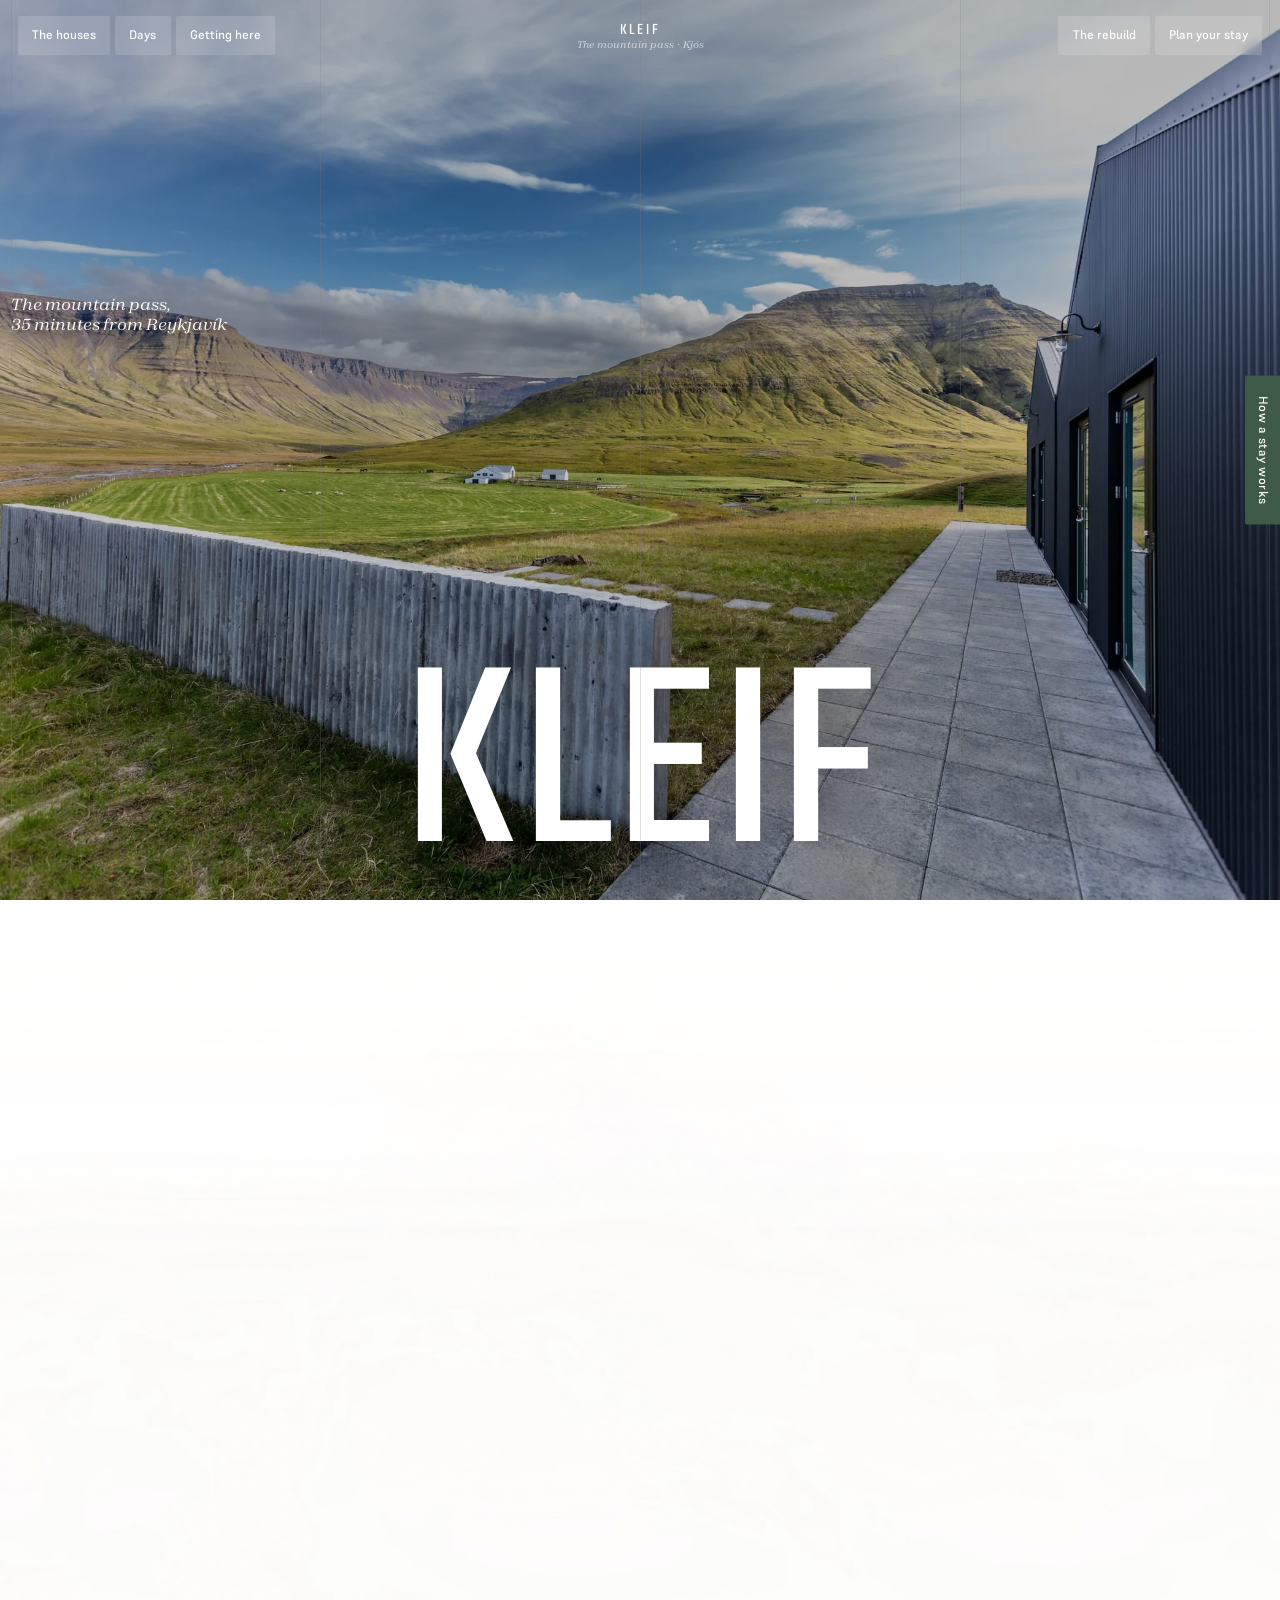
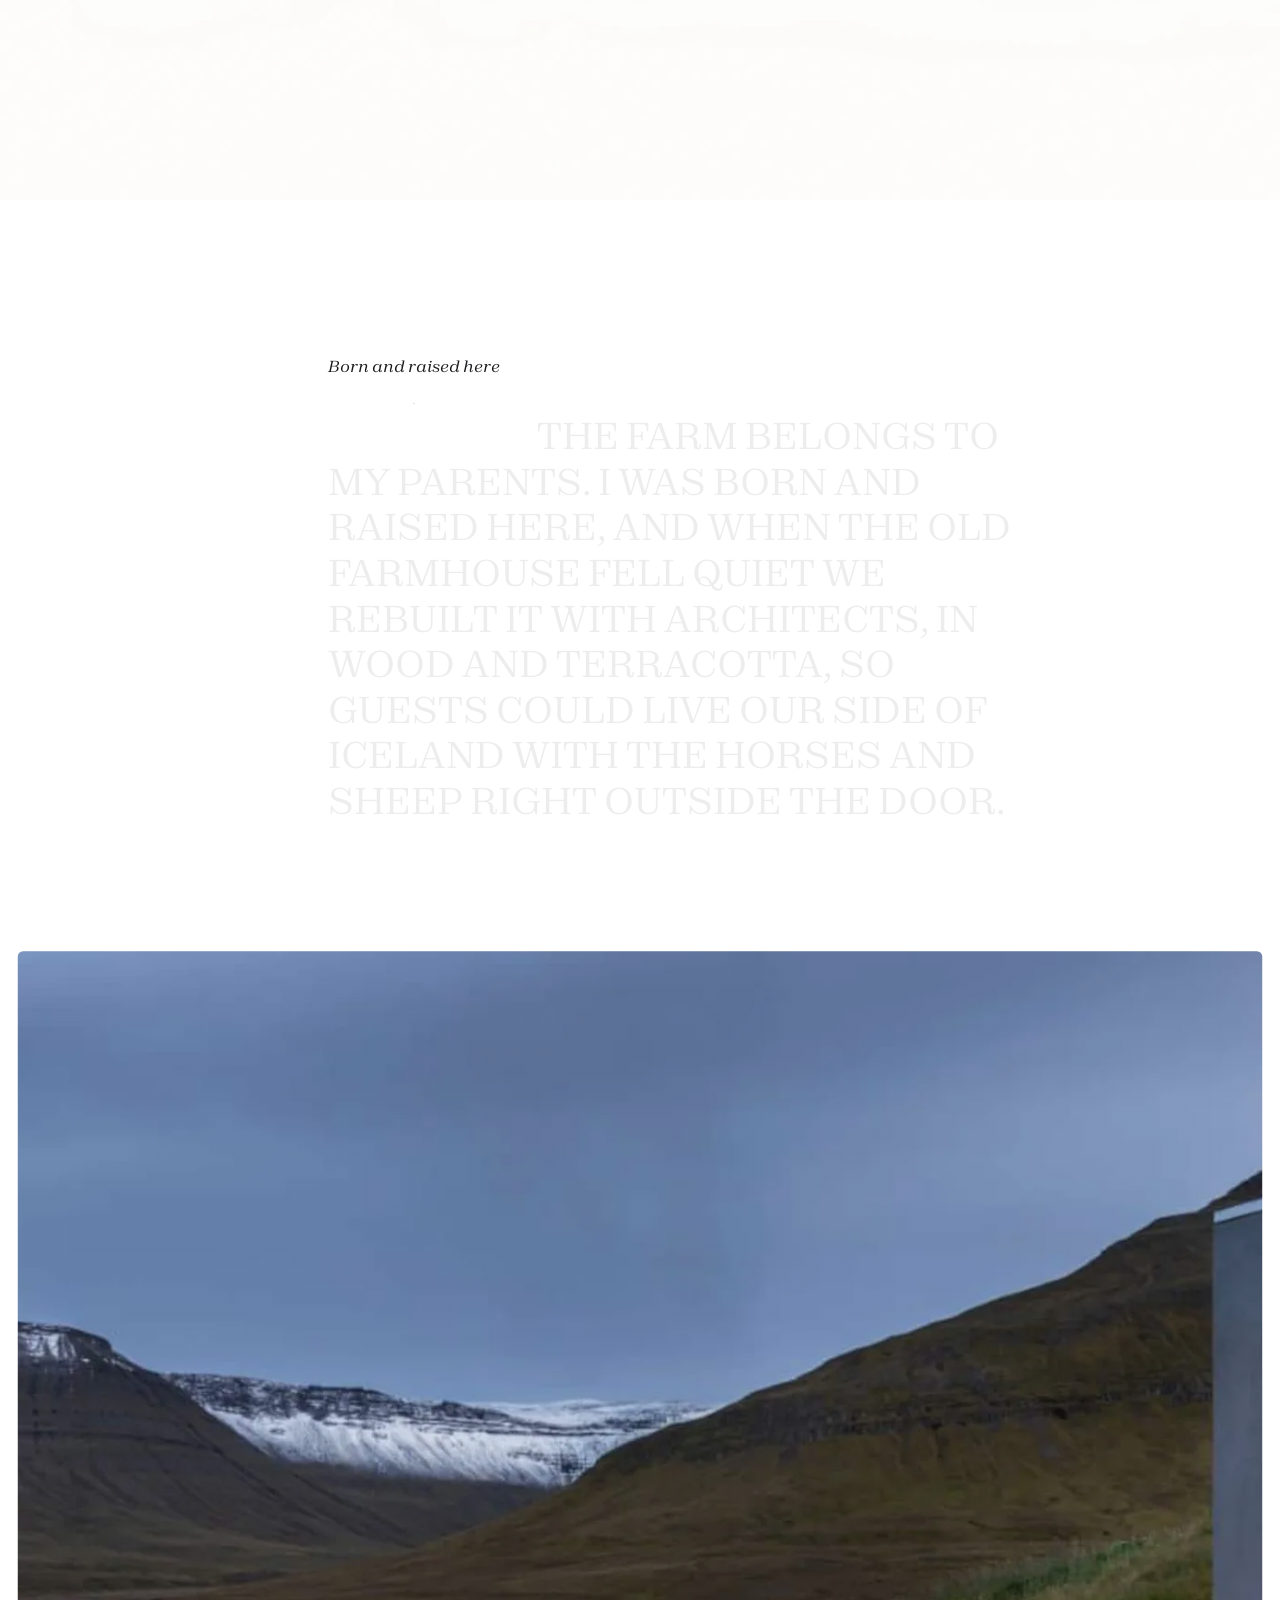
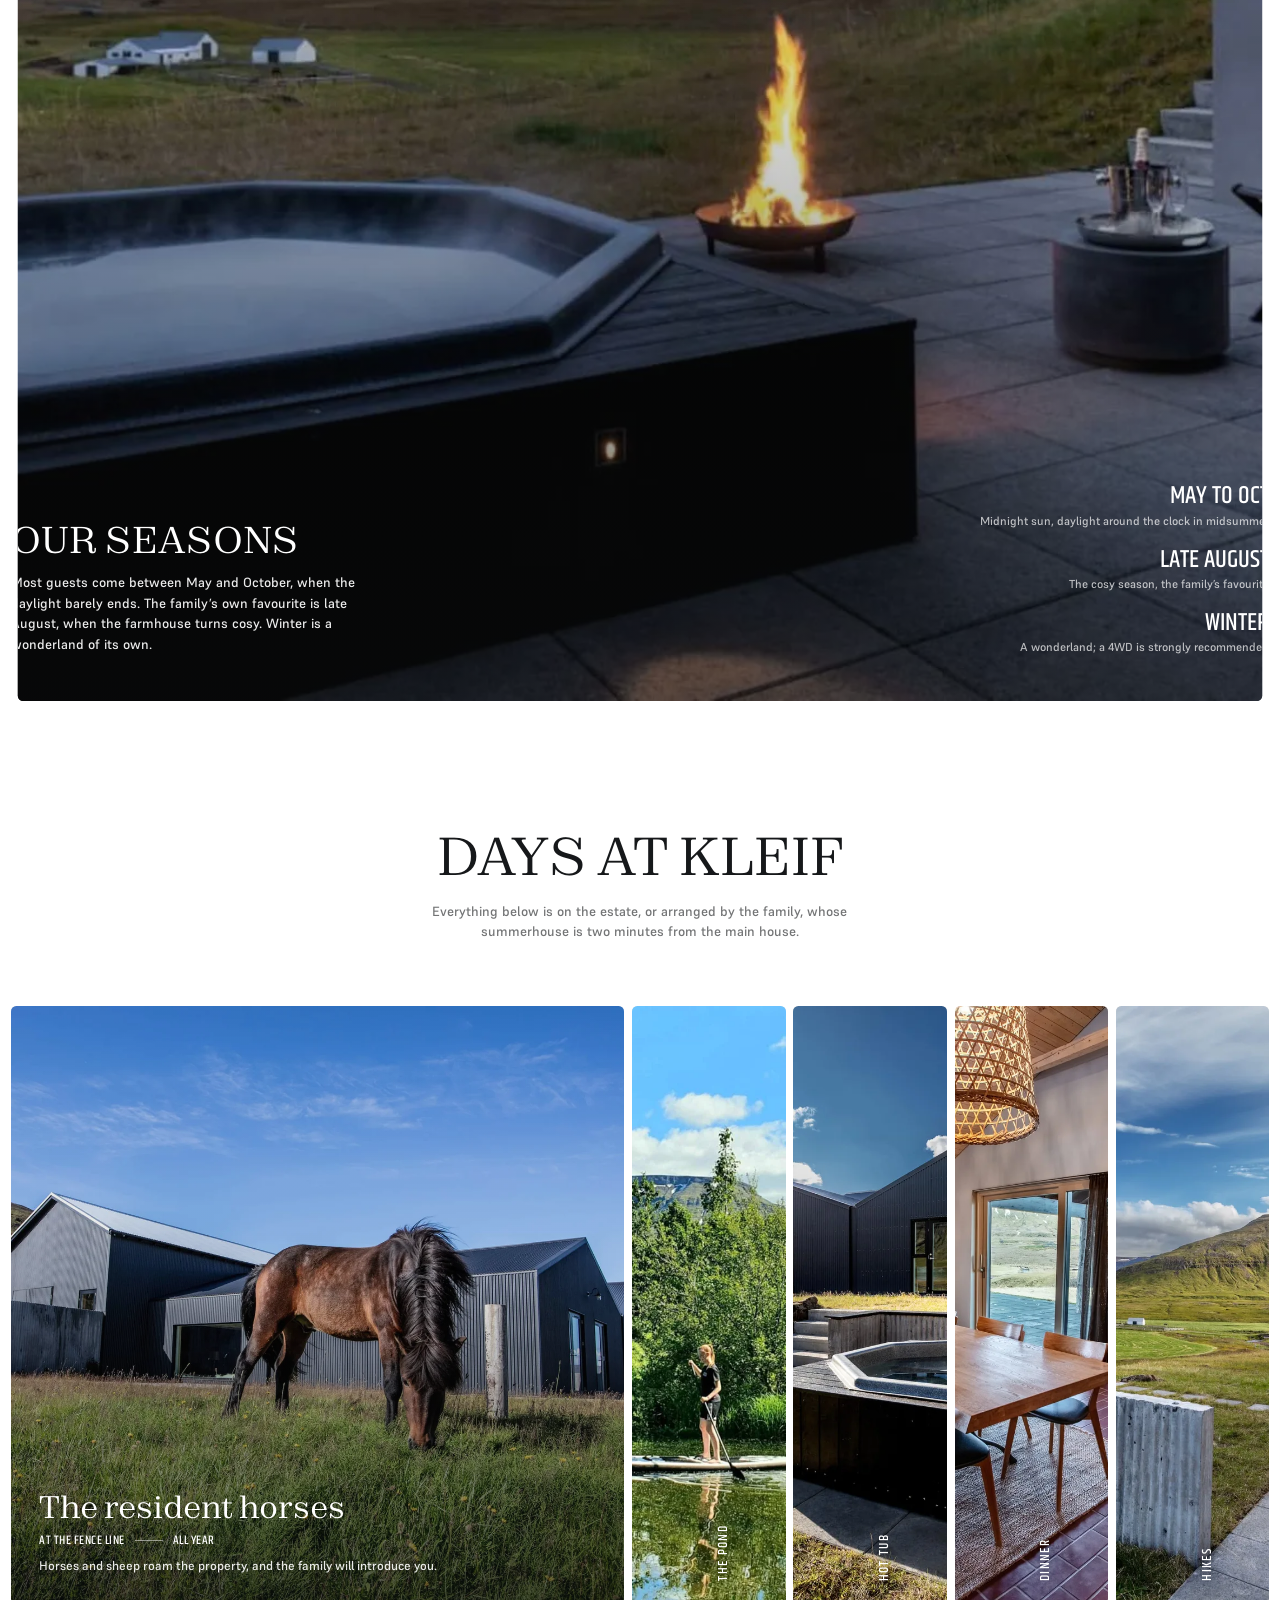
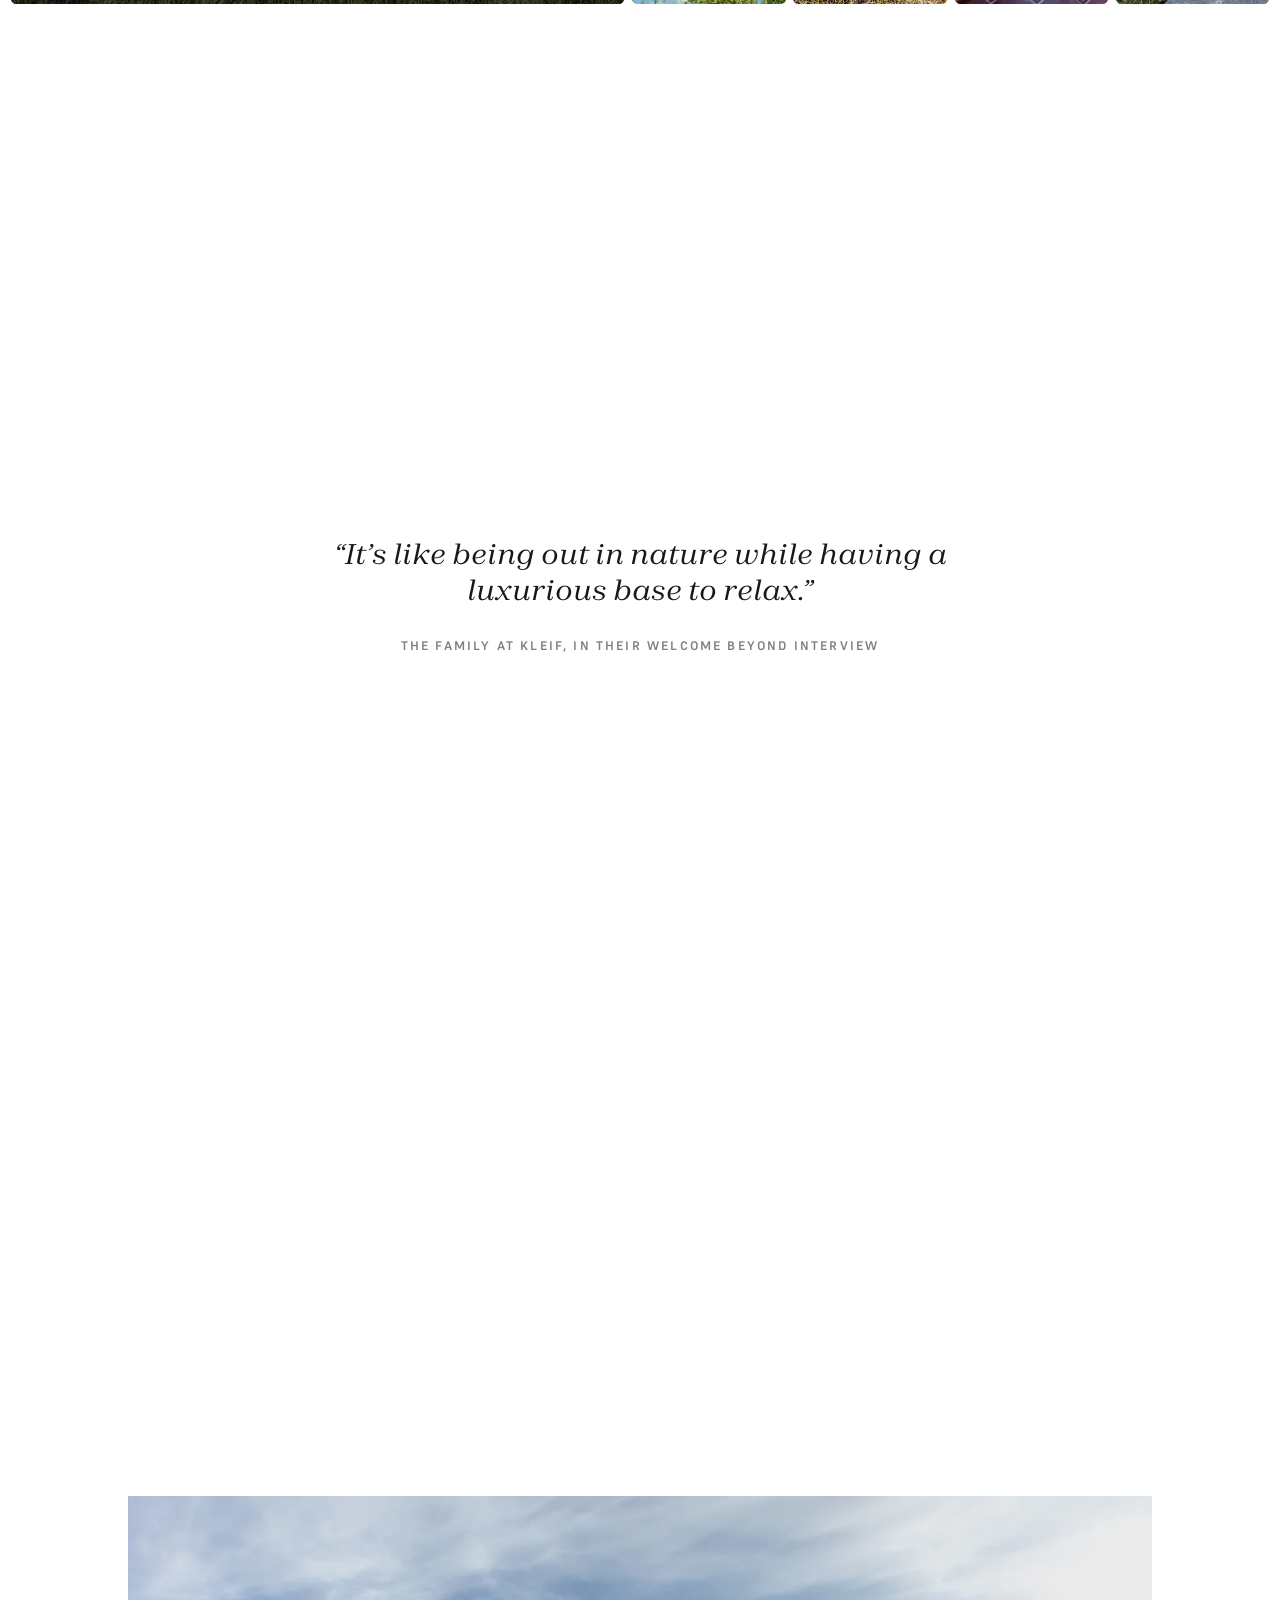
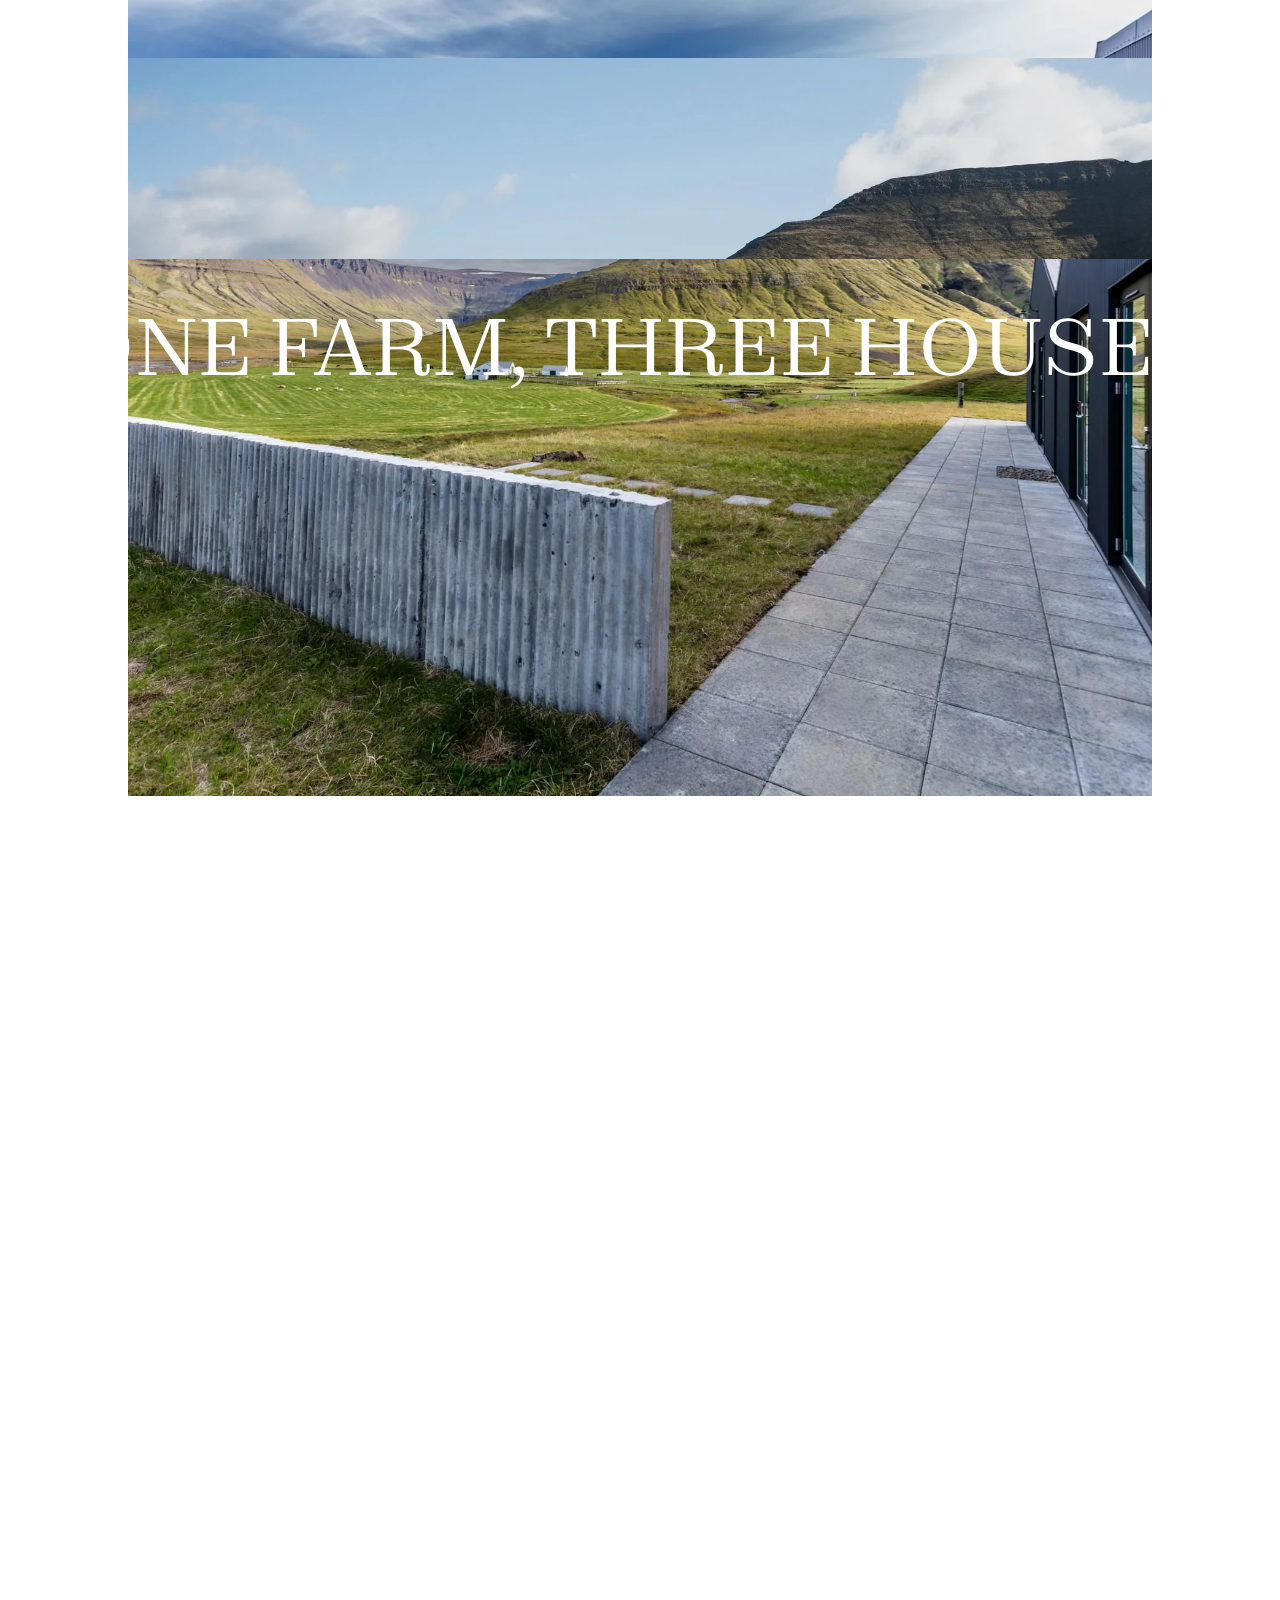
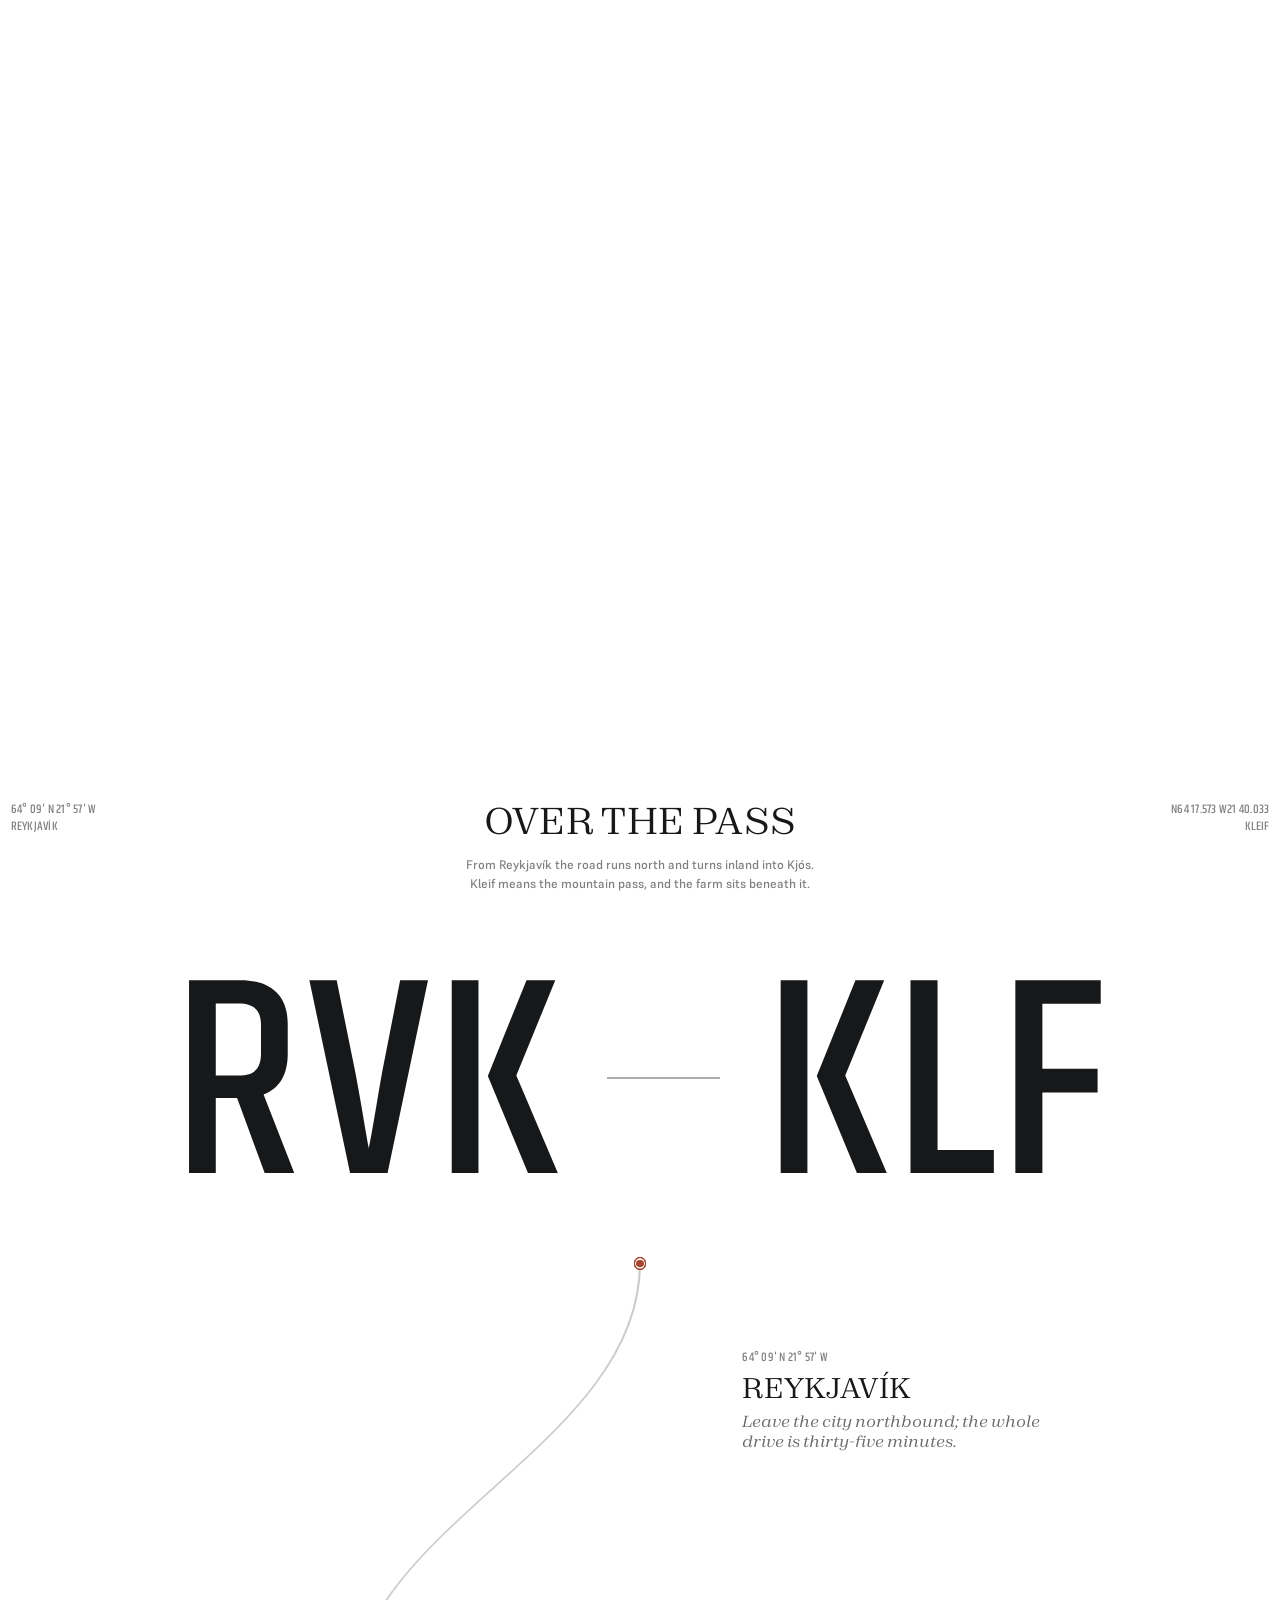
==== index.html @ 23a9ad79 "Deploy 808be3b (noindex preview)" ====
<!doctype html>
<html lang="en">
<head>
<meta charset="utf-8">
<meta name="viewport" content="width=device-width, initial-scale=1, viewport-fit=cover">
<title>Kleif Farm · The mountain pass, Kjós, Iceland</title>
<meta name="description" content="A rebuilt Icelandic farmhouse on a private estate in Kjós, 35 minutes from Reykjavík. Five en-suite bedrooms, a hot tub over the valley, resident horses, and the mountains at the fence line.">
<meta name="robots" content="noindex, nofollow">
<meta name="theme-color" content="#FFFFFF" id="themeColor">
<meta name="color-scheme" content="light">
<!-- relative hrefs + a raster twin: a project site lives under /repo-name/, and
     Safari ignores SVG favicons, so either mistake shows the origin root's icon -->
<link rel="icon" type="image/png" sizes="32x32" href="assets/img/favicon-32.png">
<link rel="icon" type="image/png" sizes="180x180" href="assets/img/favicon-180.png">
<link rel="apple-touch-icon" href="assets/img/favicon-180.png">
<link rel="preload" href="assets/fonts/Khand-Medium.woff2" as="font" type="font/woff2" crossorigin>
<link rel="preload" href="assets/fonts/Zodiak-Regular.woff2" as="font" type="font/woff2" crossorigin>
<link rel="preload" href="assets/fonts/Supreme-Regular.woff2" as="font" type="font/woff2" crossorigin>
<link rel="preload" as="image" href="assets/img/plate-hero.webp" fetchpriority="high"
  imagesrcset="assets/img/plate-hero-sm.webp 1100w, assets/img/plate-hero.webp 2200w" imagesizes="100vw">
<link rel="stylesheet" href="styles.css">

<!-- Every fact below is taken from the business's own published pages: the
     Welcome Beyond property page (kleif-farm) and their three Airbnb listings.
     Coordinates are from their own listing JSON-LD. Nothing here is inferred. -->
<script type="application/ld+json">
{
  "@context": "https://schema.org",
  "@type": "LodgingBusiness",
  "name": "Kleif Farm",
  "description": "A rebuilt Icelandic farmhouse on a private farm estate in Kjós, southwest Iceland, 35 minutes from Reykjavík. Five en-suite bedrooms, hot tub, resident horses and sheep.",
  "url": "https://kleif.is/",
  "telephone": "+354 847 7779",
  "email": "info@kleif.is",
  "identifier": "LG-REK-014208",
  "address": {
    "@type": "PostalAddress",
    "addressLocality": "Kjósarhreppur",
    "addressCountry": "IS"
  },
  "geo": { "@type": "GeoCoordinates", "latitude": 64.29288, "longitude": -21.66721 },
  "sameAs": [
    "https://www.facebook.com/kleiffarm/",
    "https://www.airbnb.com/rooms/48321874",
    "https://www.welcomebeyond.com/property/kleif-farm/"
  ]
}
</script>
</head>
<body data-nav-theme="light">

<a class="skip-link" href="#top">Skip to content</a>

<!-- fixed grid overlay (reference device: difference-blend hairlines) -->
<div class="grid-overlay" aria-hidden="true">
  <div class="go-line go-l1"></div><div class="go-line go-l2"></div>
  <div class="go-line go-l3"></div><div class="go-line go-l4"></div><div class="go-line go-l5"></div>
</div>

<!-- intro wipe (single-page reuse of the reference's page-enter) -->
<div class="intro-wipe" id="introWipe" aria-hidden="true"></div>

<nav id="nav" aria-label="Main">
  <div class="nav-contain">
    <ul class="nav-ul nav-left">
      <li><a class="btn nav-btn" href="#stay">The houses</a></li>
      <li><a class="btn nav-btn" href="#days">Days</a></li>
      <li><a class="btn nav-btn" href="#journey">Getting here</a></li>
    </ul>
    <a class="nav-logo" href="#top" aria-label="Kleif Farm, back to top">
      <span class="nav-logo_mark">KLEIF</span>
      <span class="nav-logo_sub">The mountain pass · Kjós</span>
    </a>
    <ul class="nav-ul nav-right">
      <li><a class="btn nav-btn" href="#rebuild">The rebuild</a></li>
      <li><a class="btn nav-btn is-cta" href="#book">Plan your stay</a></li>
    </ul>
    <button class="nav-burger" id="menuBtn" aria-controls="menuPanel" aria-expanded="false" aria-label="Menu">
      <span class="nav-burger_l l1" aria-hidden="true"></span>
      <span class="nav-burger_l l2" aria-hidden="true"></span>
    </button>
  </div>
</nav>

<!-- mobile menu panel (under the constant bar) -->
<div class="menu-panel" id="menuPanel" aria-hidden="true">
  <nav class="menu-panel_nav" aria-label="Menu">
    <a class="menu-panel_link" href="#stay">The houses</a>
    <a class="menu-panel_link" href="#days">Days at Kleif</a>
    <a class="menu-panel_link" href="#journey">Getting here</a>
    <a class="menu-panel_link" href="#rebuild">The rebuild</a>
    <a class="menu-panel_link is-cta" href="#book">Plan your stay</a>
    <button class="menu-panel_link menu-panel_flyout" id="menuFlyoutBtn">How a stay works</button>
  </nav>
  <div class="menu-panel_foot">
    <a href="tel:+3548477779">+354 847 7779</a>
    <a href="mailto:info@kleif.is">info@kleif.is</a>
  </div>
</div>


<main class="page-content" id="top">

  <!-- ============ 0 · HERO ============ -->
  <div class="hero" id="hero" data-nav-section data-nav-theme-val="light">
    <div class="hero_wrapper" id="heroWrapper">
      <div class="hero_bg">
        <img src="assets/img/plate-hero.webp"
          srcset="assets/img/plate-hero-sm.webp 1100w, assets/img/plate-hero.webp 2200w"
          sizes="100vw" alt="The black farm buildings at Kleif under the mountain pass, along the turf-topped garden wall" fetchpriority="high">
        <div class="hero_bg-fade" id="heroBgFade"></div>
      </div>
      <div class="hero_overlay"></div>
      <div class="hero_content" id="heroContent" data-reveal>
        <div class="hero_contain top container-large" data-hero-drift>
          <p class="t-title-italic hero_kicker">The mountain pass,<br>35 minutes from Reykjavík</p>
        </div>
        <div class="hero_title-contain" id="heroTitleWrap" data-hero-drift>
          <h1 class="hero_title" id="heroTitle">Kleif</h1>
        </div>
      </div>
      <!-- fog: alpha-channel cloud plates, two speeds for depth -->
      <div class="clouds-overlay_wrap clouds--far" data-scroll-speed="-10%" aria-hidden="true">
        <img src="assets/img/fog-far.webp" alt="" loading="eager" decoding="async">
      </div>
      <div class="clouds-overlay_wrap clouds--mid" data-scroll-speed="-42%" aria-hidden="true">
        <img src="assets/img/fog-veil.webp" alt="" loading="eager" decoding="async">
      </div>
      <div class="clouds-overlay_wrap clouds--near" data-scroll-speed="-80%" aria-hidden="true">
        <img src="assets/img/fog-near.webp" alt="" loading="eager" decoding="async">
      </div>
    </div>
    <!-- mist-transition: sticky plane scrubbed rotateX 90 -> 0 from its bottom edge -->
    <div class="mist-transition" id="mistTransition" aria-hidden="true">
      <div class="mist-transition_image-container" id="mistPlane">
        <img class="mist-transition_image" src="assets/img/fog-veil.webp" alt="" loading="lazy" decoding="async">
      </div>
    </div>
  </div>

  <!-- ============ 1 · MANIFESTO ============ -->
  <section class="manifesto" data-nav-section data-nav-theme-val="dark">
    <div class="container-large">
      <div class="manifesto_layout">
        <div class="manifesto_col">
          <div class="manifesto_kicker u-relative">
            <p class="t-title-italic">Born and raised here</p>
            <svg class="scribble-el" id="scribble" width="191" height="62" viewBox="0 0 191 62" fill="none" aria-hidden="true">
              <path d="M118.7 58.8C118.3 58.7 117.9 58.6 100.4 49.1 82.9 39.5 48.3 20.5 30.5 10.1 12.6 -0.4 12.5 -1.7 36.1 2.4 59.6 6.6 106.8 16.3 133.8 23 160.7 29.7 166 33.1 169.1 35.3 172.3 37.6 173.1 38.5 173.1 39.5 173.4 45.3 163.9 46.3 149.3 49.1 138.1 51.2 119 52.2 97.3 48.4 75.6 44.6 51.8 35.4 39.7 29.4 27.6 23.5 27.9 21.2 28.4 19.3 29 17.4 29.9 16.1 31.4 14.8 33 13.5 35.3 12.3 43.5 11.3 51.7 10.3 65.8 9.6 82.7 10.7 99.5 11.9 118.7 14.9 135.9 19.1 153.1 23.3 167.8 28.5 176.5 32 185.2 35.4 187.7 36.9 189.1 38.4 190.5 40 190.9 41.4 188.8 43.5 186.7 45.7 182.1 48.4 173.6 51.3 165 54.3 152.6 57.3 123.2 59.1 93.7 60.8 47.7 61 0.3 61.3" stroke="#BABABA" stroke-width="0.7" stroke-linecap="round"/>
            </svg>
          </div>
          <div class="text-scroll-fade" id="maskDevelop">
            <h2 class="manifesto_text">The farm belongs to my parents. I was born and raised here, and when the old farmhouse fell quiet we rebuilt it with architects, in wood and terracotta, so guests could live our side of Iceland with the horses and sheep right outside the door.</h2>
          </div>
        </div>
      </div>
    </div>
  </section>

  <!-- ============ 2 · OUR SEASONS ============ -->
  <section class="season has-inset" id="seasons" data-nav-section data-nav-theme-val="light">
    <div class="season_inner">
      <img class="img-fill" src="assets/img/plate-dusk.webp"
        srcset="assets/img/plate-dusk-sm.webp 1100w, assets/img/plate-dusk.webp 2200w"
        sizes="100vw" alt="The hot tub on the terrace at dusk, with a fire burning and the valley in shadow" loading="lazy">
      <div class="season_scrim"></div>
      <div class="season_content container-large">
        <div class="season_head">
          <h3 class="h3-serif">Our seasons</h3>
          <p class="season_body">Most guests come between May and October, when the daylight barely ends. The family’s own favourite is late August, when the farmhouse turns cosy. Winter is a wonderland of its own.</p>
        </div>
        <ul class="season_data">
          <li><span class="data-num">May to Oct</span><span class="data-label">Midnight sun, daylight around the clock in midsummer</span></li>
          <li><span class="data-num">Late August</span><span class="data-label">The cosy season, the family’s favourite</span></li>
          <li><span class="data-num">Winter</span><span class="data-label">A wonderland; a 4WD is strongly recommended</span></li>
        </ul>
      </div>
    </div>
  </section>

  <!-- ============ 3 · DAYS TITLE ============ -->
  <section class="title-band" id="days" data-nav-section data-nav-theme-val="dark">
    <h3 class="section-title">Days at Kleif</h3>
    <p class="title-band_sub">Everything below is on the estate, or arranged by the family, whose summerhouse is two minutes from the main house.</p>
  </section>

  <!-- ============ 4 · CARD-FLICK DAYS ============ -->
  <section class="flick" data-nav-section data-nav-theme-val="dark">
    <div class="container-large">
      <div class="card-flick" id="cardFlick">

        <a class="card-flick_item is-active" href="#book" data-cursor-text="Ask about it">
          <div class="card-flick_inner">
            <img class="card-flick_image" src="assets/img/flick-horses.webp" alt="An Icelandic horse grazing in front of the black farm buildings" loading="lazy">
            <div class="card-flick_shade" aria-hidden="true"></div>
            <div class="card-flick_content">
              <h3 class="card-flick_title">The resident horses</h3>
              <div class="card-flick_meta"><span>At the fence line</span><span class="meta-div"></span><span>All year</span></div>
              <p class="card-flick_excerpt">Horses and sheep roam the property, and the family will introduce you.</p>
            </div>
            <p class="card-flick_side">Horses</p>
          </div>
        </a>

        <a class="card-flick_item" href="#book" data-cursor-text="Ask about it">
          <div class="card-flick_inner">
            <img class="card-flick_image" src="assets/img/flick-pond.webp" alt="A guest on a paddle board on the garden pond among the trees" loading="lazy">
            <div class="card-flick_shade" aria-hidden="true"></div>
            <div class="card-flick_content">
              <h3 class="card-flick_title">The pond</h3>
              <div class="card-flick_meta"><span>In the garden</span><span class="meta-div"></span><span>Summer</span></div>
              <p class="card-flick_excerpt">A small pond in a beautiful garden, with paddle boards and a rowing boat for the children.</p>
            </div>
            <p class="card-flick_side">The pond</p>
          </div>
        </a>

        <a class="card-flick_item" href="#book" data-cursor-text="Ask about it">
          <div class="card-flick_inner">
            <img class="card-flick_image" src="assets/img/flick-tub.webp" alt="The hot tub sunk into the terrace behind turf-topped walls, in daylight" loading="lazy">
            <div class="card-flick_shade" aria-hidden="true"></div>
            <div class="card-flick_content">
              <h3 class="card-flick_title">The hot tub</h3>
              <div class="card-flick_meta"><span>Lower terrace</span><span class="meta-div"></span><span>All year</span></div>
              <p class="card-flick_excerpt">Sunk into the terrace below the house, looking straight down the valley.</p>
            </div>
            <p class="card-flick_side">Hot tub</p>
          </div>
        </a>

        <a class="card-flick_item" href="#book" data-cursor-text="Ask about it">
          <div class="card-flick_inner">
            <img class="card-flick_image" src="assets/img/flick-dinner.webp" alt="The long dining table set under wicker lamps in the farmhouse" loading="lazy">
            <div class="card-flick_shade" aria-hidden="true"></div>
            <div class="card-flick_content">
              <h3 class="card-flick_title">Dinner by the owner</h3>
              <div class="card-flick_meta"><span>On request</span></div>
              <p class="card-flick_excerpt">A private chef can work in the second kitchen, or the family cooks dinner themselves.</p>
            </div>
            <p class="card-flick_side">Dinner</p>
          </div>
        </a>

        <a class="card-flick_item" href="#book" data-cursor-text="Ask about it">
          <div class="card-flick_inner">
            <img class="card-flick_image" src="assets/img/flick-hikes.webp" alt="The path along the turf-topped wall leading into the green valley" loading="lazy">
            <div class="card-flick_shade" aria-hidden="true"></div>
            <div class="card-flick_content">
              <h3 class="card-flick_title">Hikes from the door</h3>
              <div class="card-flick_meta"><span>From the gate</span><span class="meta-div"></span><span>Glymur 20 min</span></div>
              <p class="card-flick_excerpt">Trails lead straight into the surrounding mountains, and Iceland’s highest waterfall is twenty minutes away.</p>
            </div>
            <p class="card-flick_side">Hikes</p>
          </div>
        </a>

      </div>
    </div>
  </section>

  <!-- ============ 5 · QUOTE ============ -->
  <section class="quote-section" data-nav-section data-nav-theme-val="dark">
    <div class="quote-sticky">
      <figure class="quote-component container-large">
        <blockquote class="t-quote">&ldquo;It&rsquo;s like being out in nature while having a luxurious base to relax.&rdquo;</blockquote>
        <figcaption class="quote-author">The family at Kleif, in their Welcome Beyond interview</figcaption>
      </figure>
    </div>
  </section>

  <!-- ============ 6 · THE RAIL ============ -->
  <div class="rail_outer" id="stay" data-nav-section data-nav-theme-val="light">
    <section class="rail" id="rail" aria-label="The houses at Kleif Farm">
      <div class="rail_wrapper">
        <div class="rail_backdrops" aria-hidden="true">
          <div class="rail_backdrop rail_backdrop--behind" id="railBehind">
            <img class="img-fill" src="assets/img/plate-farm.webp"
              srcset="assets/img/plate-farm-sm.webp 1100w, assets/img/plate-farm.webp 2200w" sizes="100vw" alt="" loading="lazy">
          </div>
          <div class="rail_backdrop rail_backdrop--clipped" id="railClipped">
            <img class="img-fill" src="assets/img/plate-field.webp"
              srcset="assets/img/plate-field-sm.webp 1100w, assets/img/plate-field.webp 2200w" sizes="100vw" alt="" loading="lazy">
            <svg class="rail_curtain" id="railCurtain" width="100%" height="100%" preserveAspectRatio="none" viewBox="0 0 100 100" aria-hidden="true">
              <defs>
                <clipPath id="curtainClip" clipPathUnits="objectBoundingBox">
                  <rect x="0" y="0" width="0.3334" height="1"></rect>
                  <rect x="0.3333" y="0" width="0.3334" height="1"></rect>
                  <rect x="0.6666" y="0" width="0.3334" height="1"></rect>
                </clipPath>
              </defs>
            </svg>
          </div>
          <div class="rail_overlay" id="railOverlay" aria-hidden="true"></div>
        </div>
        <div class="rail_container" id="railContainer">

          <div class="rail_panel rail_panel--title">
            <div class="rail_title-wrap">
              <h2 class="rail_title" id="railTitle">One farm, three houses</h2>
            </div>
          </div>

          <div class="rail_panel">
            <article class="camp-card" data-cursor-text="The farmhouse">
              <div class="camp-card_inner">
                <img class="camp-card_image" src="assets/img/camp-farmhouse.webp" alt="The farmhouse living room with its panoramic window over the valley" loading="lazy">
                <div class="camp-card_shade" aria-hidden="true"></div>
                <div class="camp-card_content">
                  <h3 class="camp-card_title">The Farmhouse</h3>
                  <p class="camp-card_excerpt">The rebuilt main house sleeps ten in five en-suite bedrooms, with a panoramic window the length of the living room and two kitchens. Let on an exclusive basis.</p>
                  <p class="camp-card_coords">[ N64 17.573 W21 40.033 ]</p>
                </div>
              </div>
            </article>
          </div>

          <div class="rail_panel">
            <article class="camp-card" data-cursor-text="The villas">
              <div class="camp-card_inner">
                <img class="camp-card_image" src="assets/img/camp-villas.webp" alt="The black new-build villas behind turf-topped walls under the fell" loading="lazy">
                <div class="camp-card_shade" aria-hidden="true"></div>
                <div class="camp-card_content">
                  <h3 class="camp-card_title">The Villas</h3>
                  <p class="camp-card_excerpt">New-build villas behind turf-topped walls at the edge of the field, with a hot tub sunk into the terrace.</p>
                  <p class="camp-card_coords">[ N64 17.573 W21 40.033 ]</p>
                </div>
              </div>
            </article>
          </div>

          <div class="rail_panel">
            <article class="camp-card" data-cursor-text="The barn">
              <div class="camp-card_inner">
                <img class="camp-card_image" src="assets/img/camp-barn.webp" alt="The pool table in the renovated game barn" loading="lazy">
                <div class="camp-card_shade" aria-hidden="true"></div>
                <div class="camp-card_content">
                  <h3 class="camp-card_title">The Barn</h3>
                  <p class="camp-card_excerpt">A renovated barn with cosy en-suite rooms and a game barn for the evenings.</p>
                  <p class="camp-card_coords">[ N64 17.573 W21 40.033 ]</p>
                </div>
              </div>
            </article>
          </div>

          <div class="rail_panel rail_panel--full rail_panel--final">
            <img class="img-fill" src="assets/img/plate-dusk.webp" alt="The hot tub and fire at dusk, the valley dark behind them" loading="lazy">
            <div class="rail_final-scrim" aria-hidden="true"></div>
            <figure class="rail_quote">
              <blockquote class="t-quote is-white">Guests rate every house at Kleif 5.0, and Airbnb counts the farm among its top five percent.</blockquote>
              <figcaption class="quote-author is-white">Guest Favourite · 90 reviews across three listings</figcaption>
            </figure>
          </div>

        </div>
      </div>
    </section>
  </div>

  <!-- ============ 7 · THE JOURNEY ============ -->
  <section class="journey" id="journey" data-nav-section data-nav-theme-val="light">
    <div class="journey_head container-large">
      <p class="layout-title_sm is-faded">64° 09' N 21° 57' W<br>Reykjavík</p>
      <div class="journey_head-center">
        <h3 class="h3-serif">Over the pass</h3>
        <p class="t-body is-faded">From Reykjavík the road runs north and turns inland into Kjós. Kleif means the mountain pass, and the farm sits beneath it.</p>
      </div>
      <p class="layout-title_sm is-faded t-right">N64 17.573 W21 40.033<br>Kleif</p>
    </div>
    <h2 class="journey_code" aria-label="Reykjavík to Kleif">RVK<span class="journey_code-div"></span>KLF</h2>
    <div class="journey_map-outer">
      <div class="journey_thread" id="journeyThread">
        <div class="thread-svg_wrap" id="flightWrap" aria-hidden="true">
          <svg class="thread-svg" viewBox="0 0 600 1600" fill="none" preserveAspectRatio="none">
            <path class="route-static" d="M300 0 C 300 180, 170 260, 165 430 C 160 610, 430 700, 435 890 C 440 1080, 175 1170, 172 1350 C 170 1470, 300 1520, 300 1600" stroke="rgba(22,24,26,.22)" stroke-width="1"/>
          </svg>
          <svg class="thread-svg" viewBox="0 0 600 1600" fill="none" preserveAspectRatio="none">
            <path class="route-flown" id="routeFlown" d="M300 0 C 300 180, 170 260, 165 430 C 160 610, 430 700, 435 890 C 440 1080, 175 1170, 172 1350 C 170 1470, 300 1520, 300 1600" stroke="#A6462F" stroke-width="1.5"/>
          </svg>
          <div class="route-indicator" id="routeIndicator">
            <span class="pulse-ring" style="--i:1"></span>
            <span class="pulse-ring" style="--i:2"></span>
            <span class="pulse-ring" style="--i:3"></span>
          </div>
        </div>

        <div class="waypoint is-right">
          <div class="waypoint_text">
            <p class="layout-title_sm is-faded">64° 09' N 21° 57' W</p>
            <h4 class="waypoint_name">Reykjavík</h4>
            <p class="waypoint_caption t-title-italic">Leave the city northbound; the whole drive is thirty-five minutes.</p>
          </div>
        </div>

        <div class="waypoint is-left">
          <div class="waypoint_text">
            <h4 class="waypoint_name">Mosfellsbær</h4>
            <p class="waypoint_caption t-title-italic">The last supermarkets before the farm, twenty minutes out. Stock up here.</p>
          </div>
        </div>

        <div class="waypoint is-right">
          <figure class="waypoint_card">
            <img src="assets/img/plate-field.webp" srcset="assets/img/plate-field-sm.webp 1100w, assets/img/plate-field.webp 2200w" sizes="(max-width:768px) 90vw, 30vw" alt="Sheep in the home field with the fells of Kjós behind" loading="lazy">
          </figure>
          <div class="waypoint_text">
            <h4 class="waypoint_name">Into Kjós</h4>
            <p class="waypoint_caption t-title-italic">The road narrows between the fells, and the sheep stop noticing cars.</p>
          </div>
        </div>

        <div class="waypoint is-left is-last">
          <figure class="waypoint_card is-wide">
            <img src="assets/img/plate-farm.webp" srcset="assets/img/plate-farm-sm.webp 1100w, assets/img/plate-farm.webp 2200w" sizes="(max-width:768px) 90vw, 36vw" alt="The black farm buildings of Kleif under the mountain" loading="lazy">
          </figure>
          <div class="waypoint_text">
            <p class="layout-title_sm is-fell">N64 17.573 W21 40.033</p>
            <h4 class="waypoint_name">Kleif</h4>
            <p class="waypoint_caption t-title-italic">Park at the gate. The family’s summerhouse is two minutes away if you need anything.</p>
          </div>
        </div>
      </div>
      <div class="journey_data container-large">
        <ul>
          <li><span class="data-num">35 min</span><span class="data-label">from Reykjavík city centre</span></li>
          <li><span class="data-num">20 min</span><span class="data-label">to Glymur, Iceland’s highest waterfall</span></li>
          <li><span class="data-num">90 km</span><span class="data-label">from Keflavík International Airport</span></li>
        </ul>
      </div>
    </div>
  </section>

  <!-- ============ 8 · THE REBUILD (dark vitrine) ============ -->
  <section class="exhibit" id="rebuild" data-nav-section data-nav-theme-val="light">
    <div class="container-large">
      <div class="exhibit_layout">
        <div class="exhibit_text">
          <p class="layout-title_sm is-fell">The rebuild</p>
          <h3 class="h3-serif is-white">Rebuilt, not replaced</h3>
          <p class="exhibit_body">The old farmhouse was completely rebuilt with the help of architects, in natural materials, wood and terracotta the whole way through. Simple, warm and modern, the way an Icelandic farmhouse feels when it is honest about what it is.</p>
          <dl class="exhibit_facts">
            <div><dt>Bedrooms</dt><dd>Five, all en-suite</dd></div>
            <div><dt>Main house</dt><dd>330 m²</dd></div>
            <div><dt>The farmhouse</dt><dd>Let on an exclusive basis</dd></div>
          </dl>
        </div>
        <figure class="exhibit_frame" id="exhibitFrame">
          <img src="assets/img/vitrine-room.webp" alt="The rebuilt open-plan living room with terracotta floor and timber ceiling" loading="lazy">
          <figcaption class="layout-title_sm">Wood and terracotta, the whole way through</figcaption>
        </figure>
      </div>
    </div>
  </section>

  <!-- ============ 9 · THE TABLE + SERVICES ============ -->
  <section class="food" id="comforts" data-nav-section data-nav-theme-val="dark">
    <div class="container-large">
      <header class="food_head">
        <h3 class="section-title">The table is yours</h3>
        <p class="food_intro">The house is set up for self-catering, with a second kitchen where a chef can work without disturbing anyone. Ask, and the family arranges the rest.</p>
      </header>
      <div class="food_strip" id="foodStrip">
        <figure class="food_plate">
          <img src="assets/img/trip-fire.webp" alt="The wood stove burning beside a leather chair in the farmhouse" loading="lazy">
        </figure>
        <figure class="food_plate">
          <img src="assets/img/trip-living.webp" alt="The living room under wicker lamps, valley light through the windows" loading="lazy">
        </figure>
        <figure class="food_plate">
          <img src="assets/img/trip-window.webp" alt="A window seat with sheepskins looking out at the mountains" loading="lazy">
        </figure>
      </div>
      <ul class="food_menu">
        <li><span class="menu-name">Private chef in the second kitchen</span><span class="menu-dots"></span><span class="menu-price">On request</span></li>
        <li><span class="menu-name">Dinner or breakfast by the owner</span><span class="menu-dots"></span><span class="menu-price">On request</span></li>
        <li><span class="menu-name">Daily maid service and linen change</span><span class="menu-dots"></span><span class="menu-price">On request</span></li>
        <li><span class="menu-name">Guided hikes and mountain bikes</span><span class="menu-dots"></span><span class="menu-price">On request</span></li>
        <li><span class="menu-name">Baby cot</span><span class="menu-dots"></span><span class="menu-price">Free</span></li>
        <li><span class="menu-name">WiFi, bathrobes, linen and toiletries</span><span class="menu-dots"></span><span class="menu-price">Included</span></li>
      </ul>
      <p class="food_note t-title-italic">Rates are on a self-catering basis. The nearest supermarkets are twenty minutes away in Mosfellsbær.</p>
    </div>
  </section>

  <!-- ============ 10 · ASK FOR YOUR DATES ============ -->
  <section class="book" id="book" data-nav-section data-nav-theme-val="dark">
    <div class="container-large">
      <div class="book_layout">
        <div class="book_text">
          <h3 class="h3-serif">Ask for your dates</h3>
          <p class="book_body">Pick a house and your dates, and the request goes straight to the family. No card and no charge; they confirm each stay personally.</p>
          <ul class="book_points">
            <li><span class="data-num">34 guests</span><span class="data-label">across the three houses, by their own listings</span></li>
            <li><span class="data-num">No card</span><span class="data-label">a request, not a charge; the family confirms</span></li>
            <li><span class="data-num">Smaller groups</span><span class="data-label">can ask about reduced rates, as can last-minute stays</span></li>
          </ul>
        </div>
        <form class="book_form" id="bookForm" novalidate>
          <fieldset class="book_houses">
            <legend class="book_label">The house</legend>
            <div class="book_pills">
              <label class="book_pill"><input type="radio" name="house" value="The Farmhouse (sleeps 10)" checked><span>The Farmhouse · 10</span></label>
              <label class="book_pill"><input type="radio" name="house" value="The Villas (sleep 16)"><span>The Villas · 16</span></label>
              <label class="book_pill"><input type="radio" name="house" value="The Barn (sleeps 8)"><span>The Barn · 8</span></label>
              <label class="book_pill"><input type="radio" name="house" value="The whole farm (sleeps 34)"><span>The whole farm · 34</span></label>
            </div>
          </fieldset>
          <div class="book_grid">
            <div class="book_field">
              <label class="book_label" for="bkArrive">Arrival</label>
              <input class="book_input" id="bkArrive" name="arrival" type="date" required>
              <p class="book_err" id="errArrive" hidden>Pick an arrival date.</p>
            </div>
            <div class="book_field">
              <label class="book_label" for="bkDepart">Departure</label>
              <input class="book_input" id="bkDepart" name="departure" type="date" required>
              <p class="book_err" id="errDepart" hidden>Departure must be after arrival.</p>
            </div>
            <div class="book_field">
              <label class="book_label" for="bkGuests">Guests</label>
              <input class="book_input" id="bkGuests" name="guests" type="number" min="1" max="34" inputmode="numeric" required>
              <p class="book_err" id="errGuests" hidden>How many of you, 1 to 34?</p>
            </div>
            <div class="book_field">
              <label class="book_label" for="bkName">Name</label>
              <input class="book_input" id="bkName" name="name" type="text" autocomplete="name" required>
              <p class="book_err" id="errName" hidden>Tell the family your name.</p>
            </div>
            <div class="book_field">
              <label class="book_label" for="bkPhone">Phone</label>
              <input class="book_input" id="bkPhone" name="phone" type="tel" autocomplete="tel" required>
              <p class="book_err" id="errPhone" hidden>A phone number, so the family can reach you.</p>
            </div>
            <div class="book_field">
              <label class="book_label" for="bkEmail">Email</label>
              <input class="book_input" id="bkEmail" name="email" type="email" autocomplete="email" spellcheck="false" required>
              <p class="book_err" id="errEmail" hidden>That email does not look complete.</p>
            </div>
            <div class="book_field is-wide">
              <label class="book_label" for="bkMsg">Anything else <span class="book_optional">optional</span></label>
              <textarea class="book_input book_area" id="bkMsg" name="message" rows="3" placeholder="Chef dinner, a baby cot, riding nearby…"></textarea>
            </div>
          </div>
          <div class="book_actions">
            <button class="btn book_submit" id="bkSubmit" type="submit">Send the request</button>
            <p class="book_note t-detail">The request goes to the family's booking desk. Nothing is charged now; they confirm each stay personally.</p>
          </div>
          <p class="book_err book_err--form" id="errForm" aria-live="polite" hidden></p>
        </form>
        <div class="book_done" id="bookDone" role="status" aria-live="polite" tabindex="-1" hidden>
          <p class="book_done-title h3-serif">Request sent</p>
          <p class="book_done-body">Thank you. The request is with the family and they confirm each stay personally. Nothing is charged now.</p>
          <p class="book_done-ref layout-title_sm">Reference <span id="bookRef"></span></p>
        </div>
      </div>
    </div>
  </section>

  <!-- ============ 11 · CONTACT / FOOTER ============ -->
  <footer class="footer" id="contact" data-nav-section data-nav-theme-val="light">
    <div class="container-large">
      <div class="footer_head">
        <h2 class="footer_title">The gate is open</h2>
        <p class="footer_sub t-title-italic">Write or call, and the family helps you plan the whole stay.</p>
      </div>
      <div class="footer_grid">
        <div class="footer_col">
          <p class="layout-title_sm is-faded">Talk to us</p>
          <a class="footer_big" href="tel:+3548477779">+354 847 7779</a>
          <a class="footer_big" href="mailto:info@kleif.is">info@kleif.is</a>
        </div>
        <div class="footer_col">
          <p class="layout-title_sm is-faded">Find us</p>
          <p class="t-body">Kleif Farm<br>Kjósarhreppur, Iceland</p>
          <p class="t-body is-faded">N64 17.573 W21 40.033</p>
        </div>
        <div class="footer_col">
          <p class="layout-title_sm is-faded">The farm</p>
          <p class="t-body">Farmhouse, villas and barn, each bookable on its own. The farmhouse comes exclusive, with all utilities, linen and WiFi included.<br>A car is essential; a 4WD in winter.</p>
        </div>
      </div>
      <div class="footer_base">
        <p class="t-detail">Skráning LG-REK-014208</p>
        <div class="footer_links">
          <a href="https://www.facebook.com/kleiffarm/" rel="noopener" target="_blank">Facebook</a>
          <a href="https://www.airbnb.com/rooms/48321874" rel="noopener" target="_blank">Airbnb</a>
          <a href="https://www.welcomebeyond.com/property/kleif-farm/" rel="noopener" target="_blank">Welcome Beyond</a>
        </div>
        <p class="t-detail">Design proposal, not the live site</p>
      </div>
    </div>
  </footer>

</main>

<!-- flyout: how a stay works -->
<div class="flyout" id="flyout" aria-hidden="true">
  <button class="flyout_overlay" id="flyoutOverlay" tabindex="-1" aria-label="Close panel"></button>
  <aside class="flyout_sheet" role="dialog" aria-modal="true" aria-labelledby="flyoutTitle" data-lenis-prevent>
    <button class="flyout_close" id="flyoutClose" aria-label="Close">Close</button>
    <h3 class="flyout_title" id="flyoutTitle">How a stay works</h3>
    <ol class="flyout_steps">
      <li><h4>1. Ask for your dates</h4><p>Write to the family. Smaller groups and last-minute stays can ask about reduced rates.</p></li>
      <li><h4>2. The farmhouse is yours</h4><p>One booking takes the whole house: five suites, both kitchens, the terrace and the tub. The villas and barn can join for bigger gatherings.</p></li>
      <li><h4>3. Drive thirty-five minutes</h4><p>North from Reykjavík, inland into Kjós, and park at the gate.</p></li>
      <li><h4>4. Settle in</h4><p>The hot tub, the horses, the pond, and a panoramic window on the valley.</p></li>
      <li><h4>5. Day trips, if you want them</h4><p>Glymur is twenty minutes, Þingvellir forty, and the Golden Circle within easy reach.</p></li>
    </ol>
  </aside>
</div>
<button class="flyout_tab" id="flyoutTab" aria-controls="flyout" aria-expanded="false">How a stay works</button>

<!-- custom cursor -->
<div class="cursor" id="cursor" aria-hidden="true">
  <span class="cursor_line-v" id="curV"></span>
  <span class="cursor_line-h" id="curH"></span>
  <span class="cursor_dot" id="curDot"></span>
  <span class="cursor_label" id="curLabel"></span>
</div>

<script src="assets/vendor/gsap.min.js"></script>
<script src="assets/vendor/ScrollTrigger.min.js"></script>
<script src="assets/vendor/lenis.min.js"></script>
<script src="app.js"></script>
</body>
</html>
---- styles.css ----
/* ============================================================
   Kleif Farm · White Desert engine, second transplant
   Resolution law: html scales 1.11111vw, EVERYTHING in rem/em.
   Faces + palette re-derived from Kleif's own material; the
   engine mechanics are shared with ../obyggdasetur, nothing else.
   ============================================================ */

@font-face { font-family: 'Khand'; src: url('assets/fonts/Khand-Regular.woff2') format('woff2'); font-weight: 400; font-style: normal; font-display: swap; }
@font-face { font-family: 'Khand'; src: url('assets/fonts/Khand-Medium.woff2') format('woff2'); font-weight: 500; font-style: normal; font-display: swap; }
@font-face { font-family: 'Khand'; src: url('assets/fonts/Khand-Semibold.woff2') format('woff2'); font-weight: 600; font-style: normal; font-display: swap; }
@font-face { font-family: 'Zodiak'; src: url('assets/fonts/Zodiak-Light.woff2') format('woff2'); font-weight: 300; font-style: normal; font-display: swap; }
@font-face { font-family: 'Zodiak'; src: url('assets/fonts/Zodiak-Regular.woff2') format('woff2'); font-weight: 400; font-style: normal; font-display: swap; }
@font-face { font-family: 'Zodiak'; src: url('assets/fonts/Zodiak-LightItalic.woff2') format('woff2'); font-weight: 300; font-style: italic; font-display: swap; }
@font-face { font-family: 'Zodiak'; src: url('assets/fonts/Zodiak-Italic.woff2') format('woff2'); font-weight: 400 500; font-style: italic; font-display: swap; }
@font-face { font-family: 'Supreme'; src: url('assets/fonts/Supreme-Regular.woff2') format('woff2'); font-weight: 400; font-style: normal; font-display: swap; }
@font-face { font-family: 'Supreme'; src: url('assets/fonts/Supreme-Medium.woff2') format('woff2'); font-weight: 500; font-style: normal; font-display: swap; }
@font-face { font-family: 'Supreme'; src: url('assets/fonts/Supreme-Bold.woff2') format('woff2'); font-weight: 600 700; font-style: normal; font-display: swap; }

:root {
  color-scheme: light;
  --ink: #16181A;   /* graphite, the corrugated cladding */
  --deep: #0B0C0D;
  --paper: #FFFFFF;
  --timber: #EFE9DD;
  --wool: #F5F3EE;
  --birch: #DBD6CA;
  --fell: #3F5A48;
  --brick: #A6462F;
  --ink-20: rgba(22,24,26,.2);
  --ink-15: rgba(22,24,26,.15);
  --ink-50: rgba(22,24,26,.5);
  --hairline: rgba(22,24,26,.1);

  --space-1: .35em; --space-2: .75em; --space-3: 1.1em; --space-4: 1.5em;
  --space-5: 2em; --space-6: 2.75em; --space-8: 4em; --space-10: 5.5em; --space-12: 7em;

  --r-sm: .125rem; --r-md: .25rem; --r-lg: .375rem;

  --font-display: 'Zodiak', ui-serif, Georgia, serif;
  --font-condensed: 'Khand', 'Arial Narrow', sans-serif;
  --font-sans: 'Supreme', ui-sans-serif, system-ui, sans-serif;

  --ease-wd: cubic-bezier(.76, 0, .24, 1);
  --ease-out-soft: cubic-bezier(.5, 1, .89, 1);
  --ease-reveal: cubic-bezier(.16, 1, .3, 1);
  --tr-wd: all .45s var(--ease-wd);
  --tr-out: all .3s var(--ease-out-soft);
}

/* THE RESOLUTION LAW */
html { font-size: 1.11111vw; }
@media screen and (min-width: 1560px) { html { font-size: 17.3333px; } }
@media screen and (max-width: 768px)  { html { font-size: 16px; } }

* { box-sizing: border-box; margin: 0; padding: 0; }
html, body { overflow-x: clip; }
html.lenis, html.lenis body { height: auto; }
.lenis.lenis-smooth iframe { pointer-events: none; }
.lenis [data-lenis-prevent] { overscroll-behavior: contain; }

body {
  background: var(--paper);
  color: var(--ink);
  font-family: var(--font-sans);
  font-size: 1rem;
  -webkit-font-smoothing: antialiased;
  scrollbar-width: none;
}
body::-webkit-scrollbar { display: none; }
::selection { background: var(--fell); color: #fff; }
a { color: inherit; text-decoration: none; }
ul, ol { list-style: none; }
img { display: block; max-width: 100%; }
:focus-visible { outline: 2px solid var(--fell); outline-offset: 3px; }

/* ---------- type roles ---------- */
.t-title-italic { font: italic 500 1.125rem/1.25 var(--font-display); }
.t-body { font: 500 .875rem/1.5 var(--font-sans); }
.t-detail { font: 500 .6875rem/1.4 var(--font-sans); opacity: .55; }
.t-quote { font: italic 400 2rem/1.25 var(--font-display); text-wrap: pretty; }
.h3-serif { font: 400 2.625rem/1.05 var(--font-display); text-transform: uppercase; letter-spacing: .01em; }
.section-title { font: 400 3.75rem/1 var(--font-display); text-transform: uppercase; text-align: center; }
.layout-title_sm { font: 500 .875rem/1.35 var(--font-condensed); text-transform: uppercase; letter-spacing: .02em; }
.layout-title_md { font: 500 1rem/1.25 var(--font-condensed); text-transform: uppercase; }
.quote-author { font: 600 .875rem/1.4 var(--font-sans); letter-spacing: .175em; text-transform: uppercase; }
.is-faded { opacity: .55; }
.is-faded_2 { opacity: .25; }
.is-white { color: #fff; }
.is-fell { color: var(--fell); }
/* fell on the deep ground fails contrast; dark sections get the lit tint */
.exhibit .is-fell, .footer .is-fell { color: #8FB79C; }
.t-right { text-align: right; }
.u-relative { position: relative; }

.container-large { width: 100%; max-width: calc(100% - 1.5rem); margin-inline: auto; }
.img-fill { position: absolute; inset: 0; width: 100%; height: 100%; object-fit: cover; }

/* ---------- grid overlay ---------- */
.grid-overlay {
  position: fixed; inset: 0; height: 100svh; z-index: 40;
  pointer-events: none; mix-blend-mode: difference; opacity: .12;
}
.go-line { position: absolute; top: 0; bottom: 0; width: .5px; background: #fff; }
.go-l1 { left: .75rem; } .go-l2 { left: 25%; } .go-l3 { left: 50%; }
.go-l4 { left: 75%; } .go-l5 { right: .75rem; }
body.hide-grid .grid-overlay { visibility: hidden; }

/* ---------- intro wipe (reference page-enter, reused as boot) ---------- */
.intro-wipe {
  position: fixed; inset: 0; z-index: 200; background: var(--deep);
  pointer-events: none;
}
.intro-wipe.is-done { display: none; }

/* ---------- reveal (mount-time, hero only) ---------- */
[data-reveal] {
  animation: 1.4s ease both obs-reveal-opacity,
             1.4s var(--ease-reveal) both obs-reveal-transform;
  animation-delay: .55s;
}
@keyframes obs-reveal-opacity { from { opacity: 0; } to { opacity: 1; } }
@keyframes obs-reveal-transform { from { transform: translateY(20rem); } to { transform: translateY(0); } }

/* ---------- nav (the header ONLY: #nav, never bare nav, because the
   menu panel carries its own <nav> landmark) ---------- */
#nav {
  position: fixed; top: 0; left: 0; width: 100%; height: 5rem; z-index: 100;
  display: flex; align-items: center;
  color: #fff; pointer-events: none;
  transition: color .3s;
}
body[data-nav-theme="dark"] #nav { color: var(--ink); }
.nav-contain {
  width: 100%; padding-inline: 1.25rem;
  display: grid; grid-template-columns: 1fr auto 1fr; align-items: center;
}
.nav-ul { display: flex; gap: .35rem; }
.nav-ul.nav-right { justify-content: flex-end; }
#nav a { pointer-events: auto; }
.btn {
  display: inline-flex; align-items: center; height: 2.75rem; padding-inline: 1rem;
  font: 500 .875rem/1 var(--font-sans);
  background: rgba(22,24,26,.15); color: inherit;
  border: 0; border-radius: var(--r-sm); cursor: pointer;
  backdrop-filter: blur(6px); -webkit-backdrop-filter: blur(6px);
  transition: var(--tr-out);
}
body:not([data-nav-theme="dark"]) #nav .btn { background: rgba(255,255,255,.14); }
.btn:hover { background: rgba(22,24,26,.28); }
body:not([data-nav-theme="dark"]) #nav .btn:hover { background: rgba(255,255,255,.26); }
.btn:active { transform: translateY(1px); }
.nav-btn.is-cta { background: var(--fell); color: #fff; }
.nav-btn.is-cta:hover { background: #33493B; }
.nav-logo { text-align: center; display: flex; flex-direction: column; justify-content: center; line-height: 1; gap: .2rem; min-height: 2.75rem; }
.nav-logo_mark { font: 500 1.05rem/1 var(--font-condensed); letter-spacing: .18em; text-transform: uppercase; }
.nav-logo_sub { font: italic 400 .6875rem/1 var(--font-display); opacity: .7; }

/* ============ HERO ============ */
.hero { position: relative; width: 100%; height: 200svh; color: #fff; }
/* NOT clipped, matching the reference: the fog plates are children of the
   wrapper and must spill past its 100svh box to fill the hero's second
   viewport. Clipping here is what leaves a hard edge with white beneath it. */
.hero_wrapper {
  position: relative; width: 100%; height: 100svh;
  will-change: transform; transform: translateZ(0);
  z-index: 0;
}
.hero_bg { position: absolute; inset: 0; overflow: hidden; }
.hero_bg img { width: 100%; height: 100%; object-fit: cover; }
.hero_overlay { position: absolute; inset: 0; background: rgba(0,0,0,.22); z-index: 1; transition: var(--tr-out); }
.hero_content {
  position: absolute; inset: 0; z-index: 3;
  display: grid; grid-template-rows: 1fr auto;
}
.hero_contain.top {
  display: flex; justify-content: space-between; align-items: center;
  grid-row: 1;
}
.hero_kicker { max-width: 18rem; text-shadow: 0 1px 14px rgba(0,0,0,.35); }
.hero_title-contain { grid-row: 2; display: flex; justify-content: center; padding-bottom: 1.1rem; }
.hero_title {
  font: 500 18rem/1 var(--font-condensed);
  text-transform: uppercase; letter-spacing: .01em;
  white-space: nowrap;
  text-shadow: 0 2px 40px rgba(0,0,0,.25);
}
/* Parallax layers rest at translateY(100%) in CSS (correct with JS off) and
   GSAP animates TO the target. Never fromTo here: GSAP composes the existing
   CSS transform into its start value and the layer double-counts (ledger #97). */
.parallax-layer { position: absolute; inset: auto 0 0 0; height: 100svh; top: 0; pointer-events: none; transform: translateY(100%); }

/* ---------- fog: alpha-channel cloud plates (the reference's device) ----------
   Two writers, two elements, never the same one: the WRAPPER carries the
   scroll-driven rise (GSAP), the IMG inside carries a slow ambient drift (CSS).
   Three plates on non-harmonic durations never re-sync, so the bank keeps
   roiling instead of reading as one still picture sliding upward. */
.clouds-overlay_wrap {
  z-index: 3; pointer-events: none;
  width: 100%; height: 100svh; position: absolute; top: 0; left: 0;
  transform: translateY(100%);
}
.clouds-overlay_wrap img {
  position: absolute; top: 0; left: 0; width: 100%; height: 100%;
  object-fit: cover; object-position: top;
  will-change: transform; backface-visibility: hidden;
  /* the reference's fusing trick: solid paper behind the plate's dense base, so
     the bank melts into the page instead of leaving a tonal step where the
     hero photo's own bottom edge passes underneath it */
  background: linear-gradient(0deg, var(--paper) 0%, var(--paper) 14%, transparent 46%);
}
.clouds--far { z-index: 2; }
/* the mid plate exists for volume and structure, not for covering: kept light so
   three stacked plates never multiply into a blank page. The reference lets its
   landscape ghost through the bank (cloud-1 peaks at only 164/255) and that
   readable-through-fog moment is the whole effect. */
.clouds--mid { z-index: 4; opacity: .5; }
.clouds--near { z-index: 6; }

/* scale never drops below ~1.06 so the drifting plate can't expose a side edge */
.clouds--far img  { animation: obs-fog-a 83s ease-in-out infinite; }
.clouds--mid img  { animation: obs-fog-b 61s ease-in-out infinite; }
.clouds--near img { animation: obs-fog-c 47s ease-in-out infinite; }

@keyframes obs-fog-a {
  0%   { transform: translate3d(-1.6%, 0, 0) scale(1.07); }
  50%  { transform: translate3d(1.6%, -1.1%, 0) scale(1.13); }
  100% { transform: translate3d(-1.6%, 0, 0) scale(1.07); }
}
@keyframes obs-fog-b {
  0%   { transform: translate3d(1.4%, -0.6%, 0) scale(1.11); opacity: .92; }
  50%  { transform: translate3d(-1.8%, 0.8%, 0) scale(1.06); opacity: 1; }
  100% { transform: translate3d(1.4%, -0.6%, 0) scale(1.11); opacity: .92; }
}
@keyframes obs-fog-c {
  0%   { transform: translate3d(-1.1%, 0.5%, 0) scale(1.09); }
  38%  { transform: translate3d(0.9%, -0.9%, 0) scale(1.15); }
  100% { transform: translate3d(-1.1%, 0.5%, 0) scale(1.09); }
}

/* the hero photo dissolving into paper as the bank arrives (opacity-scrubbed) */
.hero_bg-fade {
  position: absolute; inset: 0; opacity: 0; pointer-events: none;
  background: linear-gradient(to top,
    var(--paper) 0%, rgba(255,255,255,.92) 16%, rgba(255,255,255,.55) 34%, transparent 62%);
}

/* ---------- mist-transition: the plane that stands up out of the page ---------- */
.mist-transition { position: absolute; inset: 0; width: 100%; height: 100%; pointer-events: none; z-index: 7; }
.mist-transition_image-container {
  position: sticky; top: 0; left: 0; right: 0;
  width: 100%; height: 100svh;
  transform-origin: bottom; transform: translateZ(0);
  will-change: transform, opacity; opacity: 0; transition: opacity .3s;
}
.mist-transition_image-container.visible { opacity: 1; }
.mist-transition_image {
  display: block; width: 100%; height: 100%;
  object-fit: cover; object-position: top;
  background: linear-gradient(360deg, var(--paper), transparent 15%);
}

/* ============ MANIFESTO ============ */
.manifesto { background: var(--paper); padding: 11rem 0 9rem; }
.manifesto_layout { display: grid; grid-template-columns: repeat(12, minmax(0,1fr)); column-gap: .75rem; }
.manifesto_col { grid-column: 4 / span 7; display: flex; flex-direction: column; gap: 2.6rem; }
.manifesto_kicker { width: max-content; }
.scribble-el { position: absolute; left: -1.4rem; top: -0.4rem; width: 12rem; height: auto; pointer-events: none; }
.manifesto_text {
  font: 400 2.625rem/1.22 var(--font-display);
  text-transform: uppercase;
  text-indent: calc(100% / 7 * 2);
  text-wrap: pretty;
}
.text-scroll-fade {
  --mask-position: -40;
  -webkit-mask-image: linear-gradient(#000 calc(var(--mask-position) * 1%),
    rgba(0,0,0,.9) calc((var(--mask-position) + 5) * 1%),
    rgba(0,0,0,.8) calc((var(--mask-position) + 10) * 1%),
    rgba(0,0,0,.6) calc((var(--mask-position) + 20) * 1%),
    rgba(0,0,0,.4) calc((var(--mask-position) + 30) * 1%),
    rgba(0,0,0,.2) calc((var(--mask-position) + 35) * 1%),
    rgba(0,0,0,.08) calc((var(--mask-position) + 40) * 1%),
    rgba(0,0,0,.08) 100%);
  mask-image: linear-gradient(#000 calc(var(--mask-position) * 1%),
    rgba(0,0,0,.9) calc((var(--mask-position) + 5) * 1%),
    rgba(0,0,0,.8) calc((var(--mask-position) + 10) * 1%),
    rgba(0,0,0,.6) calc((var(--mask-position) + 20) * 1%),
    rgba(0,0,0,.4) calc((var(--mask-position) + 30) * 1%),
    rgba(0,0,0,.2) calc((var(--mask-position) + 35) * 1%),
    rgba(0,0,0,.08) calc((var(--mask-position) + 40) * 1%),
    rgba(0,0,0,.08) 100%);
}

/* ============ SEASON (inset band) ============ */
.season { position: relative; }
.season_inner {
  position: relative; height: 150svh; overflow: hidden;
  will-change: clip-path;
}
.season_scrim { position: absolute; inset: 0; background: linear-gradient(to top, rgba(11,12,13,.62), rgba(11,12,13,.06) 55%); }
.season_content {
  position: absolute; inset: auto 0 0 0; color: #fff;
  display: grid; grid-template-columns: 1fr auto; align-items: end;
  padding-bottom: 3.2rem; gap: 3rem;
}
.season_head { max-width: 26rem; display: flex; flex-direction: column; gap: 1rem; }
.season_body { font: 500 .9375rem/1.55 var(--font-sans); opacity: .92; }
.season_data { display: flex; flex-direction: column; gap: 1.1rem; text-align: right; }
.season_data li { display: flex; flex-direction: column; gap: .2rem; }
.data-num { font: 500 1.75rem/1.15 var(--font-condensed); text-transform: uppercase; white-space: nowrap; }
.data-label { font: 500 .8125rem/1.4 var(--font-sans); opacity: .7; }

/* ============ TITLE BAND ============ */
.title-band { background: var(--paper); padding: 9rem 0 4.5rem; display: flex; flex-direction: column; align-items: center; gap: 1.4rem; }
.title-band_sub { font: 500 .9375rem/1.5 var(--font-sans); color: var(--ink); opacity: .6; max-width: 34rem; text-align: center; padding-inline: 1.25rem; }

/* ============ CARD-FLICK ============ */
.flick { background: var(--paper); padding-bottom: 10rem; }
.card-flick { display: flex; gap: .55rem; height: 42rem; }
/* Sized by FLEX-GROW, never by width. Animating a calc() width cannot be
   interpolated by GSAP, so the collapsing card held its full size and snapped
   at the end: two cards sat at 50% at once and the row overflowed. flex-grow is
   numeric, tweens cleanly, and the flex container can never overrun its box.
   6 items: active 5 + five at 1 = 10 shares, so 50% / 10% exactly. */
.card-flick_item {
  position: relative; display: block; overflow: hidden;
  border-radius: var(--r-lg); flex: 1 1 0; min-width: 0;
  background: var(--timber);
}
.card-flick_item.is-active { flex-grow: 5; }
.card-flick_inner { position: absolute; inset: 0; }
.card-flick_image { position: absolute; inset: 0; width: 100%; height: 100%; object-fit: cover; }
.card-flick_shade { position: absolute; inset: 0; background: linear-gradient(to top, rgba(11,12,13,.66), rgba(11,12,13,.08) 55%); opacity: 0; }
.card-flick_item.is-active .card-flick_shade { opacity: 1; }
.card-flick_content {
  position: absolute; inset: auto 0 0 0; padding: 2rem; color: #fff;
  display: flex; flex-direction: column; gap: .7rem; opacity: 0;
}
.card-flick_title { font: 500 2.2rem/1.05 var(--font-display); }
.card-flick_meta { display: flex; align-items: center; gap: .7rem; font: 500 .875rem/1 var(--font-condensed); text-transform: uppercase; letter-spacing: .04em; }
.meta-div { width: 2rem; height: .5px; background: rgba(255,255,255,.5); display: inline-block; }
.card-flick_excerpt { font: 500 .875rem/1.5 var(--font-sans); max-width: 30rem; opacity: .9; }
.card-flick_side {
  position: absolute; left: 50%; bottom: 1.6rem; transform: translateX(-50%);
  writing-mode: vertical-rl; rotate: 180deg;
  font: 500 .9375rem/1 var(--font-condensed); text-transform: uppercase;
  letter-spacing: .1em; color: #fff; text-shadow: 0 1px 10px rgba(0,0,0,.5);
  transition: opacity .3s;
}
.card-flick_item.is-active .card-flick_side { opacity: 0; }

/* ============ QUOTE ============ */
.quote-section { background: var(--paper); height: 150svh; position: relative; }
.quote-sticky { position: sticky; top: 0; height: 100svh; display: flex; align-items: center; }
.quote-component { display: flex; flex-direction: column; align-items: center; gap: 2rem; text-align: center; }
.quote-component .t-quote { max-width: 46rem; color: var(--ink); }
.quote-component .quote-author { opacity: .55; }

/* ============ THE RAIL ============ */
.rail_outer { position: relative; }
.rail_final-bg { position: absolute; inset: 0; z-index: 0; }
.rail { position: relative; z-index: 1; }
.rail_wrapper {
  position: sticky; top: 0; width: 100%; height: 100svh;
  overflow: hidden; color: #fff;
}
.rail_backdrops { position: absolute; inset: 0; z-index: 0; }
.rail_backdrop { position: absolute; inset: 0; will-change: transform, clip-path; transform: translateZ(0); }
.rail_backdrop--behind { z-index: 0; }
.rail_backdrop--clipped { z-index: 1; clip-path: url(#curtainClip); }
.rail_overlay { position: absolute; inset: 0; z-index: 2; background: rgba(0,0,0, var(--rail-overlay, 0)); pointer-events: none; }
.rail_panel--final { overflow: hidden; }
.rail_final-scrim { position: absolute; inset: 0; background: rgba(11,12,13,.45); }
.rail_panel--final .rail_quote { position: relative; z-index: 2; }
.rail_curtain { position: absolute; width: 0; height: 0; }
.rail_container {
  position: relative; z-index: 2;
  display: flex; height: 100svh; width: fit-content;
  will-change: transform; transform: translateZ(0);
}
.rail_panel {
  flex: 0 0 auto; height: 100svh; position: relative;
  display: flex; align-items: center; justify-content: center;
}
.rail_panel--title { width: 100vw; }
.rail_panel:not(.rail_panel--title):not(.rail_panel--full) { width: calc(50vw + 12.5rem); padding-right: 12.5rem; }
.rail_panel--full { width: 100vw; padding-right: 0; }
.rail_title-wrap { position: absolute; inset: 0; display: flex; align-items: center; justify-content: center; will-change: transform; }
.rail_title {
  font: 500 5.625rem/1 var(--font-display); text-transform: uppercase;
  text-align: center; white-space: nowrap; text-shadow: 0 2px 30px rgba(0,0,0,.3);
}
.camp-card {
  aspect-ratio: 4 / 3; width: 50vw; max-height: 82svh;
  border-radius: var(--r-lg); background: rgba(22,24,26,.05);
  padding: 1.25rem; display: grid; position: relative; overflow: hidden;
}
.camp-card_inner { position: relative; border-radius: var(--r-sm); overflow: hidden; display: flex; }
.camp-card_image { position: absolute; inset: 0; width: 100%; height: 100%; object-fit: cover; transition: var(--tr-out); }
.camp-card_shade { position: absolute; inset: 0; background: rgba(0,0,0,.3); transition: var(--tr-out); }
.camp-card:hover .camp-card_shade { background: rgba(0,0,0,.18); }
.camp-card:hover .camp-card_image { transform: scale(1.02); }
.camp-card_content {
  position: relative; z-index: 2; width: 100%;
  display: flex; flex-direction: column; align-items: center; text-align: center;
  padding: 2.4rem 1.25rem; gap: 1.1rem;
}
.camp-card_title { font: 400 2.625rem/1 var(--font-display); text-transform: uppercase; }
.camp-card_excerpt { font: 500 .875rem/1.5 var(--font-sans); max-width: 78%; opacity: .95; }
.camp-card_coords { margin-top: auto; font: 500 .875rem/1.4 var(--font-condensed); text-transform: uppercase; letter-spacing: .06em; }
.rail_quote { display: flex; flex-direction: column; align-items: center; gap: 2rem; text-align: center; padding-inline: 8vw; }
.rail_quote .t-quote { max-width: 52rem; }
.rail_quote .quote-author.is-white { opacity: .8; }

/* ============ JOURNEY ============ */
.journey { background: var(--paper); padding-top: 11rem; position: relative; }
.journey_head {
  display: grid; grid-template-columns: 1fr 2fr 1fr; align-items: start; gap: 1rem;
  padding-bottom: 4rem;
}
.journey_head-center { text-align: center; display: flex; flex-direction: column; gap: 1.1rem; align-items: center; }
.journey_head-center .t-body { max-width: 26rem; }
.journey_code {
  font: 500 20rem/0.9 var(--font-condensed); text-transform: uppercase;
  text-align: center; letter-spacing: .01em; white-space: nowrap;
  display: flex; align-items: center; justify-content: center; gap: 3rem;
  color: var(--ink);
}
.journey_code-div { width: 8rem; height: 2px; background: var(--ink); opacity: .35; display: inline-block; }
.journey_map-outer { position: relative; margin-top: 4rem; }
.journey_thread { position: relative; padding: 6rem 0 4rem; }
.thread-svg_wrap { position: absolute; inset: 0; pointer-events: none; }
.thread-svg { position: absolute; inset: 0; width: 100%; height: 100%; overflow: visible; }
.route-indicator { position: absolute; left: 50%; top: 0; width: .9rem; height: .9rem; margin: -.45rem 0 0 -.45rem; }
.route-indicator::after {
  content: ""; position: absolute; inset: 22%; border-radius: 50%; background: var(--brick);
}
.pulse-ring {
  position: absolute; inset: 0; border-radius: 50%;
  border: 1px solid var(--brick);
  animation: obs-pulse 2s ease-out infinite;
  animation-delay: calc(var(--i) * .2s);
}
@keyframes obs-pulse {
  0% { opacity: 1; transform: scale(1); }
  59.9% { opacity: 0; transform: scale(5); }
  60%, 100% { opacity: 0; transform: scale(1); }
}
.waypoint {
  position: relative; z-index: 2;
  display: flex; flex-direction: column; gap: 1.2rem;
  width: 30vw; margin-bottom: 11rem;
}
.waypoint.is-right { margin-left: 58%; }
.waypoint.is-left { margin-left: 12%; }
.waypoint.is-last { margin-bottom: 0; width: 36vw; }
.waypoint_card { border-radius: var(--r-lg); overflow: hidden; aspect-ratio: 4 / 3; }
.waypoint_card img { width: 100%; height: 100%; object-fit: cover; transition: var(--tr-out); }
.waypoint_card:hover img { transform: scale(1.02); }
.waypoint_card.is-wide { aspect-ratio: 16 / 10; }
.waypoint_name { font: 400 2rem/1.05 var(--font-display); text-transform: uppercase; }
.waypoint_caption { opacity: .65; max-width: 24rem; }
.waypoint_text { display: flex; flex-direction: column; gap: .55rem; }
.journey_data { padding: 5rem 0 0; }
.journey_data ul { display: grid; grid-template-columns: repeat(3, 1fr); gap: 2rem; padding-bottom: 8rem; }
.journey_data li { display: flex; flex-direction: column; gap: .5rem; border-top: .5px solid var(--hairline); padding-top: 1.4rem; }
.journey_data .data-num { font-size: 2.625rem; }
.journey_data .data-label { color: var(--ink); opacity: .6; }

/* ============ EXHIBITION (dark vitrine) ============ */
.exhibit { background: var(--deep); color: var(--wool); padding: 9rem 0; }
.exhibit_layout {
  display: grid; grid-template-columns: 1fr 1.15fr; gap: 5rem; align-items: center;
}
.exhibit_text { display: flex; flex-direction: column; gap: 1.2rem; }
.exhibit_body { font: 500 .9375rem/1.6 var(--font-sans); opacity: .8; max-width: 26rem; }
.exhibit_facts { display: flex; flex-direction: column; margin-top: 1.6rem; }
.exhibit_facts div {
  display: flex; justify-content: space-between; gap: 1.5rem;
  padding: .95rem 0; border-top: .5px solid rgba(245,243,238,.18);
  max-width: 26rem;
}
.exhibit_facts div:last-child { border-bottom: .5px solid rgba(245,243,238,.18); }
.exhibit_facts dt { font: 500 .8125rem/1.3 var(--font-sans); opacity: .55; }
.exhibit_facts dd { font: 500 .875rem/1.3 var(--font-condensed); text-transform: uppercase; letter-spacing: .04em; }
/* image sits well under its native 1750px, so it stays sharp */
.exhibit_frame { position: relative; will-change: clip-path; }
.exhibit_frame img {
  width: 100%; aspect-ratio: 16 / 10; object-fit: cover;
  border-radius: var(--r-lg);
}
.exhibit_frame figcaption { margin-top: 1rem; opacity: .5; }

/* ============ FOOD (triptych + menu) ============ */
.food { background: var(--paper); padding: 9rem 0 10rem; }
.food_head { display: flex; flex-direction: column; align-items: center; gap: 1.3rem; text-align: center; padding-bottom: 3.5rem; }
.food_intro { font: 500 .9375rem/1.6 var(--font-sans); opacity: .62; max-width: 34rem; }
.food_strip { display: grid; grid-template-columns: repeat(3, 1fr); gap: .55rem; }
.food_plate { overflow: hidden; border-radius: var(--r-lg); will-change: clip-path; }
.food_plate img {
  width: 100%; aspect-ratio: 4 / 3; object-fit: cover;
  transition: transform .6s var(--ease-out-soft);
}
@media (hover: hover) and (pointer: fine) {
  .food_plate:hover img { transform: scale(1.03); }
}
.food_menu {
  margin: 4.5rem auto 0; max-width: 46rem;
  display: flex; flex-direction: column;
}
.food_menu li {
  display: flex; align-items: baseline; gap: 1rem;
  padding: 1.05rem 0; border-bottom: .5px solid var(--hairline);
}
.food_menu li:first-child { border-top: .5px solid var(--hairline); }
.menu-name { font: 500 1rem/1.3 var(--font-sans); }
.menu-dots { flex: 1; height: .5px; background: repeating-linear-gradient(90deg, var(--hairline) 0 2px, transparent 2px 5px); }
.menu-price { font: 500 1rem/1.3 var(--font-condensed); text-transform: uppercase; letter-spacing: .03em; white-space: nowrap; }
.food_note { display: block; text-align: center; margin: 2.6rem auto 0; max-width: 34rem; opacity: .6; }

/* ============ FOOTER ============ */
.footer { background: var(--deep); color: var(--wool); padding: 10rem 0 2.5rem; }
.footer_head { display: flex; flex-direction: column; gap: 1.2rem; align-items: flex-start; padding-bottom: 5rem; }
.footer_title { font: 400 7.375rem/1 var(--font-display); text-transform: uppercase; letter-spacing: .01em; }
.footer_sub { opacity: .75; }
.footer_grid { display: grid; grid-template-columns: repeat(3, 1fr); gap: 2rem; padding-bottom: 6rem; }
.footer_col { display: flex; flex-direction: column; gap: 1rem; }
.footer_big { font: 500 1.7rem/1.3 var(--font-condensed); text-transform: uppercase; width: max-content; transition: var(--tr-out); padding-block: .45rem; }
.footer_big:hover { color: var(--brick); }
.footer_base {
  display: flex; justify-content: space-between; align-items: center; gap: 1.5rem;
  border-top: .5px solid rgba(245,243,238,.16); padding-top: 1.6rem; flex-wrap: wrap;
}
.footer_links { display: flex; gap: 1.2rem; }
.footer_links a { font: 500 .8125rem/1 var(--font-sans); opacity: .75; transition: var(--tr-out); padding: .9rem .4rem; display: inline-block; }
.footer_links a:hover { opacity: 1; }

/* ============ FLYOUT ============ */
.flyout_tab {
  position: fixed; right: 0; top: 50%; z-index: 110;
  transform: translateY(-50%);
  writing-mode: vertical-rl;
  background: var(--fell); color: #fff; border: 0; cursor: pointer;
  font: 500 .875rem/1 var(--font-sans); letter-spacing: .04em;
  padding: 1.4rem .8rem; border-radius: var(--r-sm) 0 0 var(--r-sm);
  transition: var(--tr-out);
}
.flyout_tab:hover { padding-right: 1.1rem; }
.flyout { position: fixed; inset: 0; z-index: 150; visibility: hidden; pointer-events: none; }
.flyout.is-open { visibility: visible; pointer-events: auto; }
.flyout_overlay {
  position: absolute; inset: 0; border: 0; cursor: pointer;
  background: rgba(22,24,26,.5);
  backdrop-filter: blur(15px); -webkit-backdrop-filter: blur(15px);
  opacity: 0; transition: opacity .45s var(--ease-wd);
}
.flyout.is-open .flyout_overlay { opacity: 1; }
.flyout_sheet {
  position: absolute; top: 0; right: 0; width: 50vw; height: 100%;
  background: #fff; color: var(--ink);
  transform: translateX(100%); transition: transform .45s var(--ease-wd);
  padding: 5rem 5.5rem; overflow-y: auto; scrollbar-width: none;
}
.flyout_sheet::-webkit-scrollbar { display: none; }
.flyout.is-open .flyout_sheet { transform: translateX(0); }
.flyout_close {
  position: absolute; top: 1.6rem; right: 1.6rem;
  background: var(--ink-15); border: 0; border-radius: var(--r-sm);
  font: 500 .8125rem/1 var(--font-sans); color: var(--ink);
  padding: .95rem 1.1rem; cursor: pointer; transition: var(--tr-out);
}
.flyout_close:hover { background: var(--ink-20); }
.flyout_title { font: 400 2.625rem/1.05 var(--font-display); text-transform: uppercase; margin-bottom: 3rem; max-width: 80%; }
.flyout_steps { display: flex; flex-direction: column; gap: .6rem; }
.flyout_steps li { background: #f5f4f0; border-radius: var(--r-md); padding: 1.4rem 1.6rem; display: flex; flex-direction: column; gap: .4rem; }
.flyout_steps h4 { font: 500 1.05rem/1.2 var(--font-condensed); text-transform: uppercase; letter-spacing: .03em; }
.flyout_steps p { font: 500 .875rem/1.5 var(--font-sans); opacity: .75; }

/* ============ CURSOR ============ */
.cursor {
  position: fixed; top: 0; left: 0; z-index: 300; pointer-events: none;
  display: none; align-items: center; justify-content: center;
}
@media (hover: hover) and (pointer: fine) { .cursor { display: flex; } }
.cursor_dot { width: .25rem; height: .25rem; background: var(--fell); }
.cursor_line-v { position: absolute; left: 50%; transform: translateX(-50%); width: 1px; height: 0; opacity: 0; background: var(--fell); }
.cursor_line-h { position: absolute; top: 50%; transform: translateY(-50%); height: 1px; width: 0; opacity: 0; background: var(--fell); }
.cursor_label {
  position: absolute; top: -1.6rem; left: .9rem; white-space: nowrap;
  font: 500 .8125rem/1.2 var(--font-sans); color: #fff;
  background: rgba(22,24,26,.72); border-radius: var(--r-sm);
  padding: .35rem .7rem; opacity: 0;
  backdrop-filter: blur(8px); -webkit-backdrop-filter: blur(8px);
}

/* ============ REDUCED MOTION ============ */
@media (prefers-reduced-motion: reduce) {
  [data-reveal] { animation: none; }
  .intro-wipe { display: none; }
  .pulse-ring { animation: none; opacity: 0; }
  .text-scroll-fade { -webkit-mask-image: none; mask-image: none; }
  .clouds-overlay_wrap { transform: none; opacity: 0; }
  .clouds-overlay_wrap img { animation: none; }
  .hero_bg-fade { opacity: 0 !important; }
  .mist-transition { display: none; }
  .card-flick_item { width: auto !important; flex: 1 1 0 !important; }
  .card-flick_content { opacity: 1 !important; }
  .card-flick_shade { opacity: 1 !important; }
  * { transition-duration: .01s !important; }
}

/* ============ MOBILE ============ */
@media (max-width: 768px) {
  .go-l2, .go-l4 { display: none; }

  .nav-contain { grid-template-columns: auto 1fr auto; gap: .5rem; padding-inline: .75rem; }
  .nav-ul.nav-left li:not(:first-child), .nav-ul.nav-right li:not(:last-child) { display: none; }
  .nav-logo_sub { display: none; }
  .nav-logo_mark { font-size: .9rem; letter-spacing: .12em; }

  .hero_title { font-size: 5.4rem; }
  .hero_title-contain { padding-bottom: .8rem; }
  .hero_kicker { max-width: 15rem; font-size: 1.05rem; }
  .hero_contain.top { flex-direction: column; align-items: flex-start; gap: 1.1rem; justify-content: flex-start; padding-top: 6.5rem; }

  /* the manifesto is the one long read on the page: set for LINE LENGTH
     (~32 chars) rather than scaled down from the desktop display size, and
     drop the 2-column indent that was orphaning the first line */
  .manifesto { padding: 6rem 0 5.5rem; }
  .manifesto_col { grid-column: 1 / -1; gap: 1.8rem; }
  .manifesto_text { font-size: 1.35rem; line-height: 1.4; text-indent: 0; letter-spacing: .005em; }
  .scribble-el { width: 9rem; left: -.6rem; }

  .season_inner { height: 100svh; }
  .season_content { grid-template-columns: 1fr; align-items: start; gap: 1.6rem; padding-bottom: 2.4rem; }
  .season_data { text-align: left; gap: .9rem; }
  .season .h3-serif { font-size: 1.9rem; }
  .season_head { max-width: none; }
  .data-num { font-size: 1.4rem; }

  .title-band { padding: 6rem 0 3rem; }
  .section-title { font-size: 2.3rem; }
  .title-band_sub { font-size: .95rem; }

  .flick { padding-bottom: 6rem; }
  .card-flick { flex-direction: column; height: auto; gap: .55rem; }
  .card-flick_item, .card-flick_item.is-active { width: 100% !important; height: 24rem; flex: 0 0 auto; flex-grow: 0 !important; }
  .card-flick_content { opacity: 1 !important; padding: 1.5rem; }
  .card-flick_shade { opacity: 1 !important; }
  .card-flick_side { display: none; }
  .card-flick_title { font-size: 1.6rem; }
  .card-flick_excerpt { font-size: .875rem; }

  .quote-section { height: auto; padding: 5rem 0; }
  .quote-sticky { position: static; height: auto; }
  .t-quote { font-size: 1.3rem; }

  .rail_panel:not(.rail_panel--title):not(.rail_panel--full) { width: 100vw; padding-right: 0; padding-inline: 1rem; }
  .rail_panel--full { padding-inline: 1rem; }
  .rail_title { font-size: 2.2rem; white-space: normal; max-width: 90vw; }
  .camp-card { width: 100%; aspect-ratio: 4 / 5; max-height: 74svh; padding: .8rem; }
  .camp-card_title { font-size: 1.7rem; }
  .camp-card_excerpt { max-width: 100%; font-size: .8125rem; }
  .camp-card_content { padding: 1.6rem 1rem; gap: .8rem; }
  .camp-card_coords { font-size: .75rem; }
  .rail_quote { padding-inline: 1.2rem; }

  .journey { padding-top: 6rem; }
  .journey_head { grid-template-columns: 1fr; text-align: left; gap: 1.6rem; padding-bottom: 2.5rem; }
  .journey_head-center { text-align: left; align-items: flex-start; }
  .journey_head-center .h3-serif { font-size: 1.9rem; }
  .journey_head .t-right { text-align: left; }
  .journey_code { font-size: 4.6rem; gap: 1rem; }
  .journey_code-div { width: 2.2rem; }
  .journey_map-outer { margin-top: 2rem; }
  .journey_thread { padding: 3rem 0 2rem; }
  .waypoint, .waypoint.is-last { width: 82vw; margin-bottom: 4.5rem; }
  .waypoint.is-right { margin-left: 14%; }
  .waypoint.is-left { margin-left: 4%; }
  .waypoint_name { font-size: 1.6rem; }
  .waypoint_caption { font-size: 1rem; }
  .journey_data { padding-top: 2.5rem; }
  .journey_data ul { grid-template-columns: 1fr; gap: 1.2rem; padding-bottom: 4rem; }
  .journey_data .data-num { font-size: 1.9rem; }

  .exhibit { padding: 5rem 0; }
  .exhibit_layout { grid-template-columns: 1fr; gap: 2rem; }
  .exhibit .h3-serif { font-size: 1.9rem; }
  .exhibit_body { max-width: none; }
  .exhibit_facts div { max-width: none; }

  .food { padding: 5rem 0 6rem; }
  .food_head { padding-bottom: 2.2rem; }
  .food_strip { grid-template-columns: 1fr; gap: .55rem; }
  .food_menu { margin-top: 2.5rem; }
  .menu-name, .menu-price { font-size: .9375rem; }
  .food_note { margin-top: 1.8rem; }

  .footer { padding: 6rem 0 2rem; }
  .footer_title { font-size: 2.6rem; }
  .footer_head { padding-bottom: 3rem; }
  .footer_grid { grid-template-columns: 1fr; gap: 2.4rem; padding-bottom: 3.5rem; }
  .footer_big { font-size: 1.4rem; padding-block: .62rem; }
  .footer_base { flex-direction: column; align-items: flex-start; gap: 1rem; }
  .footer_links { gap: .9rem; flex-wrap: wrap; }

  /* touch targets: every control clears 44px on a phone */
  .footer_links a { padding: 1rem .6rem; }
  .flyout_sheet { width: 100vw; padding: 4.5rem 1.4rem; }
  .flyout_tab { font-size: .8125rem; padding: 1.15rem 1.1rem; }
  .flyout_close { padding: 1rem 1.15rem; }
  .flyout_title { font-size: 1.9rem; max-width: 100%; }

  .cursor { display: none; }
}

/* ---------- guidelines pass ---------- */
a, button { touch-action: manipulation; }
body { -webkit-tap-highlight-color: transparent; }
[id] { scroll-margin-top: 5rem; }
.section-title, .h3-serif, .footer_title { text-wrap: balance; }
.skip-link {
  position: fixed; top: .5rem; left: .5rem; z-index: 400;
  background: var(--ink); color: #fff; font: 500 .875rem/1 var(--font-sans);
  padding: .9rem 1.1rem; border-radius: var(--r-sm);
  transform: translateY(-300%); transition: transform .2s var(--ease-out-soft);
}
.skip-link:focus { transform: translateY(0); }

/* ============================================================
   MOBILE CHROME STANDARD + BOOKING FORM + MENU (2026-08-25)
   Constant glass bar + sticky ink awning; Lenis never mounts on
   touch (app.js); no floating pills, no hide/reveal on mobile.
   ============================================================ */

/* body holds the page ink permanently (Safari tints chrome from it);
   the page itself paints on main. */
html, body { background-color: var(--ink); }
.page-content { background: var(--paper); }

/* hamburger (mobile only): a frosted pill in the same material as the
   desktop nav buttons, colors following the page theme like everything else */
.nav-burger {
  display: none; position: relative; width: 2.9rem; height: 2.75rem;
  border: 0; border-radius: var(--r-sm); cursor: pointer; pointer-events: auto;
  color: inherit; background: rgba(22,24,26,.15);
  backdrop-filter: blur(6px); -webkit-backdrop-filter: blur(6px);
  transition: var(--tr-out);
}
body:not([data-nav-theme="dark"]) .nav-burger { background: rgba(255,255,255,.14); }
body.menu-open .nav-burger { background: rgba(255,255,255,.14); }
.nav-burger_l {
  position: absolute; left: 50%; top: 50%; width: 1.35rem; height: 1.5px;
  background: currentColor; transform: translate(-50%, -50%);
  transition: transform .3s var(--ease-wd);
}
.nav-burger .l1 { transform: translate(-50%, calc(-50% - 4px)); }
.nav-burger .l2 { transform: translate(-50%, calc(-50% + 4px)); }
.nav-burger[aria-expanded="true"] .l1 { transform: translate(-50%, -50%) rotate(45deg); }
.nav-burger[aria-expanded="true"] .l2 { transform: translate(-50%, -50%) rotate(-45deg); }

/* mobile menu panel: sits under the constant bar */
.menu-panel {
  position: fixed; inset: 0; z-index: 95;
  background: var(--deep); color: var(--wool);
  padding: 5.5rem 1.4rem calc(1.4rem + env(safe-area-inset-bottom));
  display: flex; flex-direction: column; justify-content: space-between;
  visibility: hidden; opacity: 0; pointer-events: none;
  transition: opacity .35s var(--ease-wd), visibility 0s linear .35s;
}
.menu-panel.is-open {
  visibility: visible; opacity: 1; pointer-events: auto;
  transition: opacity .35s var(--ease-wd);
}
.menu-panel_nav { display: flex; flex-direction: column; }
.menu-panel_link {
  font: 400 2rem/1.15 var(--font-display); text-transform: uppercase;
  color: var(--wool); text-align: left; background: none; border: 0;
  padding: .85rem 0; cursor: pointer;
  border-bottom: .5px solid rgba(245,243,238,.14);
  transform: translateY(14px); opacity: 0;
  transition: transform .5s var(--ease-reveal), opacity .5s ease;
}
.menu-panel_link.is-cta { color: #8FB79C; }
.menu-panel_flyout { font-size: 1.15rem; font-style: italic; text-transform: none; opacity: .8; border-bottom: 0; }
.menu-panel.is-open .menu-panel_link { transform: translateY(0); opacity: 1; }
.menu-panel.is-open .menu-panel_link:nth-child(1) { transition-delay: .05s; }
.menu-panel.is-open .menu-panel_link:nth-child(2) { transition-delay: .1s; }
.menu-panel.is-open .menu-panel_link:nth-child(3) { transition-delay: .15s; }
.menu-panel.is-open .menu-panel_link:nth-child(4) { transition-delay: .2s; }
.menu-panel.is-open .menu-panel_link:nth-child(5) { transition-delay: .25s; }
.menu-panel.is-open .menu-panel_link:nth-child(6) { transition-delay: .3s; }
.menu-panel_foot { display: flex; flex-direction: column; gap: .4rem; }
.menu-panel_foot a {
  font: 500 1.15rem/1.3 var(--font-condensed); text-transform: uppercase;
  letter-spacing: .04em; padding: .55rem 0; width: max-content;
}

/* ============ BOOK: ask for your dates ============ */
.book { background: var(--timber); padding: 9rem 0 10rem; }
.book_layout { display: grid; grid-template-columns: 1fr 1.35fr; gap: 4.5rem; align-items: start; }
.book_text { display: flex; flex-direction: column; gap: 1.4rem; }
.book_body { font: 500 .9375rem/1.6 var(--font-sans); opacity: .78; max-width: 26rem; }
.book_points { display: flex; flex-direction: column; gap: 1.1rem; margin-top: 1.2rem; }
.book_points li { display: flex; flex-direction: column; gap: .2rem; border-top: .5px solid var(--hairline); padding-top: 1rem; max-width: 26rem; }
.book_form { display: flex; flex-direction: column; gap: 1.8rem; }
.book_houses { border: 0; }
.book_label { display: block; font: 500 .8125rem/1.35 var(--font-condensed); text-transform: uppercase; letter-spacing: .04em; opacity: .75; margin-bottom: .55rem; }
.book_optional { opacity: .55; letter-spacing: .02em; }
.book_pills { display: flex; flex-wrap: wrap; gap: .45rem; }
.book_pill { position: relative; }
.book_pill input { position: absolute; opacity: 0; width: 100%; height: 100%; inset: 0; cursor: pointer; }
.book_pill span {
  display: inline-flex; align-items: center; min-height: 2.75rem; padding-inline: 1rem;
  font: 500 .875rem/1 var(--font-sans);
  background: var(--paper); border: .5px solid var(--ink-20); border-radius: var(--r-sm);
  transition: var(--tr-out);
}
.book_pill input:checked + span { background: var(--fell); border-color: var(--fell); color: #fff; }
.book_pill input:focus-visible + span { outline: 2px solid var(--fell); outline-offset: 3px; }
.book_grid { display: grid; grid-template-columns: 1fr 1fr; gap: 1.2rem 1.2rem; }
.book_field.is-wide { grid-column: 1 / -1; }
.book_input {
  width: 100%; min-height: 2.85rem; padding: .6rem .85rem;
  font: 400 1rem/1.4 var(--font-sans); color: var(--ink);
  background: var(--paper); border: .5px solid var(--ink-20); border-radius: var(--r-sm);
  transition: border-color .25s var(--ease-out-soft);
}
.book_input:focus { border-color: var(--fell); }
.book_area { resize: vertical; }
.book_input::placeholder { color: rgba(22,24,26,.55); }
.book_err { font: 500 .8125rem/1.4 var(--font-sans); color: var(--brick); margin-top: .45rem; }
.book_actions { display: flex; align-items: center; gap: 1.4rem; flex-wrap: wrap; }
.book_submit { background: var(--fell); color: #fff; height: 3.1rem; padding-inline: 1.6rem; }
.book_submit:hover { background: #33493B; }
.book_note { max-width: 20rem; }

/* ============ MOBILE CHROME (constant bar, no pills, burger) ============ */
@media (max-width: 768px) {
  /* the constant bar, in Kleif's own language: transparent over the page,
     wordmark left, burger pill right, colors theme-swapped exactly like the
     desktop nav. It never hides, never transforms, never gets a slab. */
  #nav { height: 4rem; transform: none !important; }
  .nav-ul { display: none; }
  #nav .btn { display: none; }
  .nav-contain { display: flex; justify-content: space-between; align-items: center; padding-inline: .9rem .6rem; }
  .nav-logo { align-items: flex-start; text-align: left; }
  .nav-logo_mark { font-size: 1rem; letter-spacing: .16em; }
  .nav-burger { display: flex; }
  /* the menu panel is deep ink, so the bar's ink text must flip while open */
  body.menu-open #nav { color: #fff; }
  .flyout_tab { display: none; }

  .book { padding: 5.5rem 0 6rem; }
  .book_layout { grid-template-columns: 1fr; gap: 2.4rem; }
  .book_grid { grid-template-columns: 1fr; gap: 1rem; }
  .book_pills { gap: .4rem; }
  .book_note { max-width: none; }
}

/* desktop never sees the mobile chrome */
@media (min-width: 769px) {
  .nav-burger, .menu-panel { display: none; }
}

/* booking success panel */
.book_done { display: flex; flex-direction: column; gap: 1.1rem; padding-top: .5rem; }
.book_done-title { font-size: 2rem; }
.book_done-body { font: 500 .9375rem/1.6 var(--font-sans); opacity: .78; max-width: 30rem; }
.book_done-ref { color: var(--fell); }
/* [hidden] must beat the layout displays above */
.book_form[hidden], .book_done[hidden], .book_err[hidden] { display: none; }
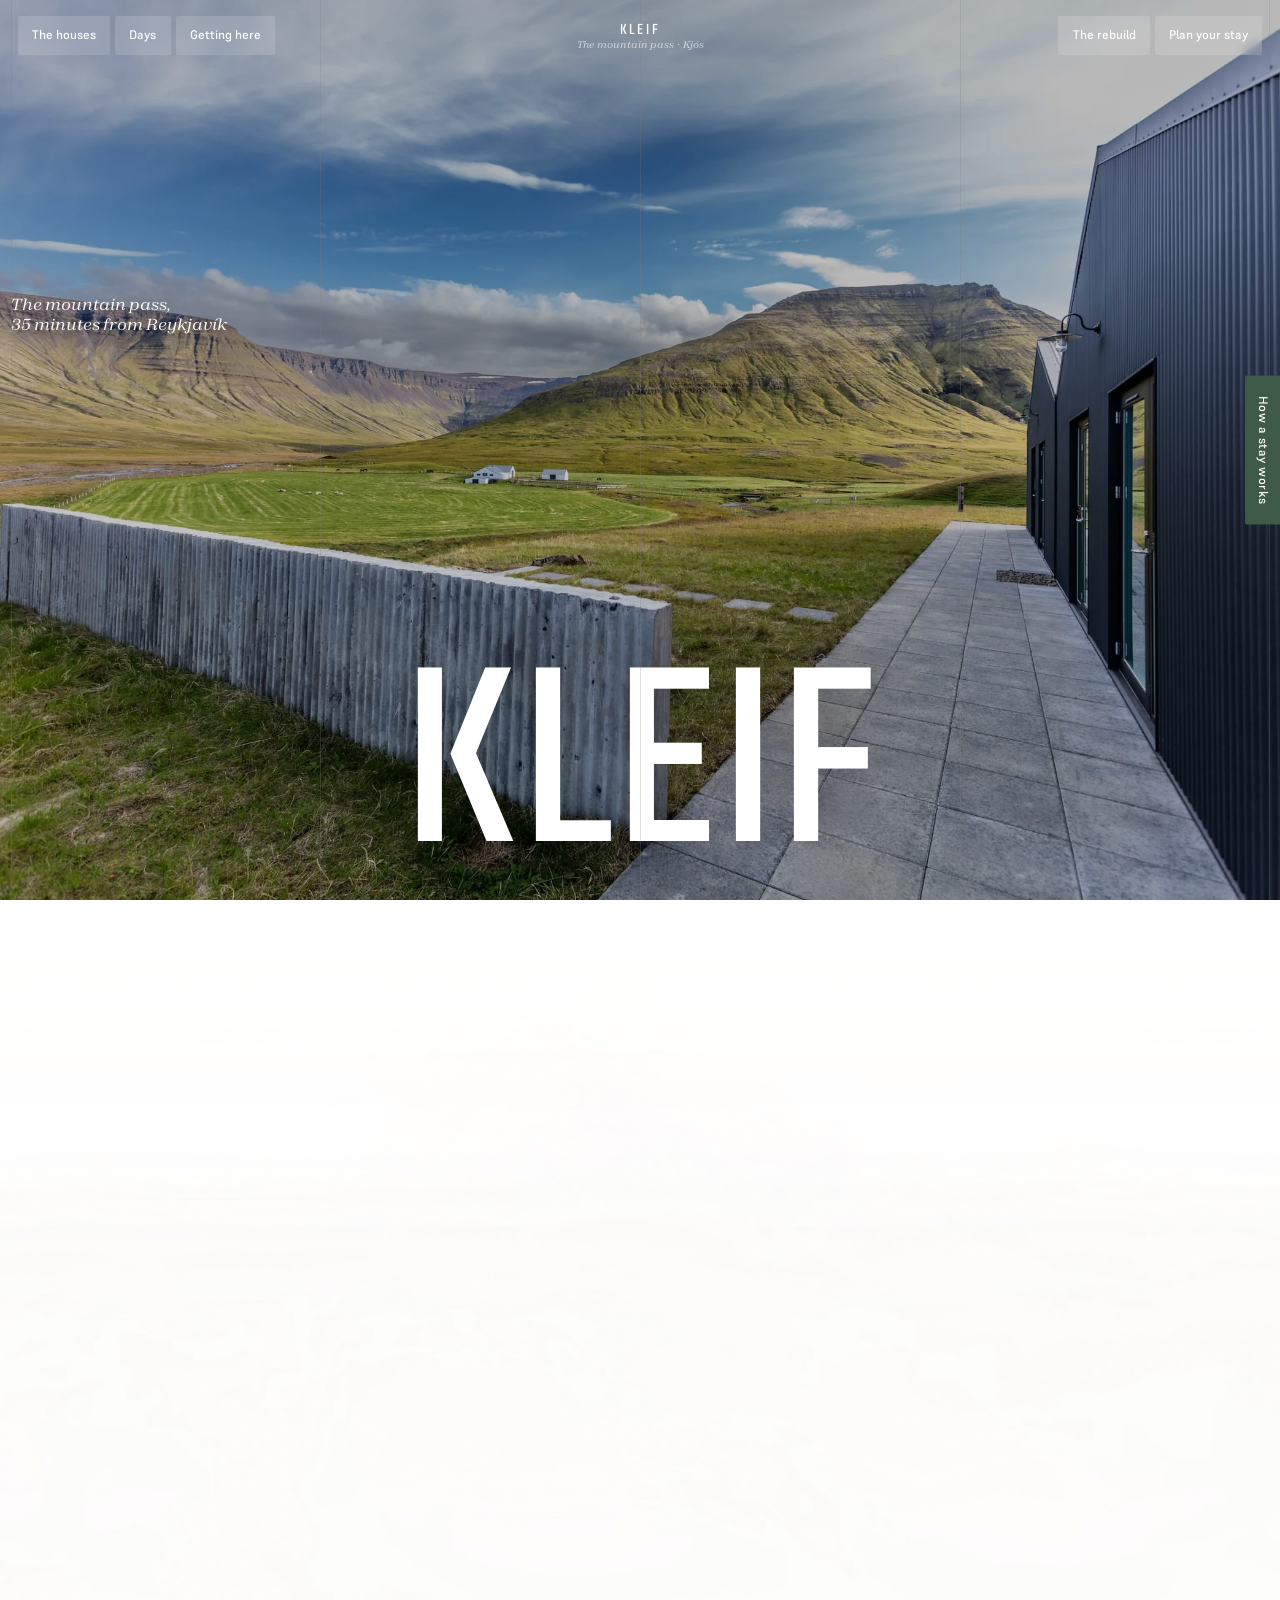
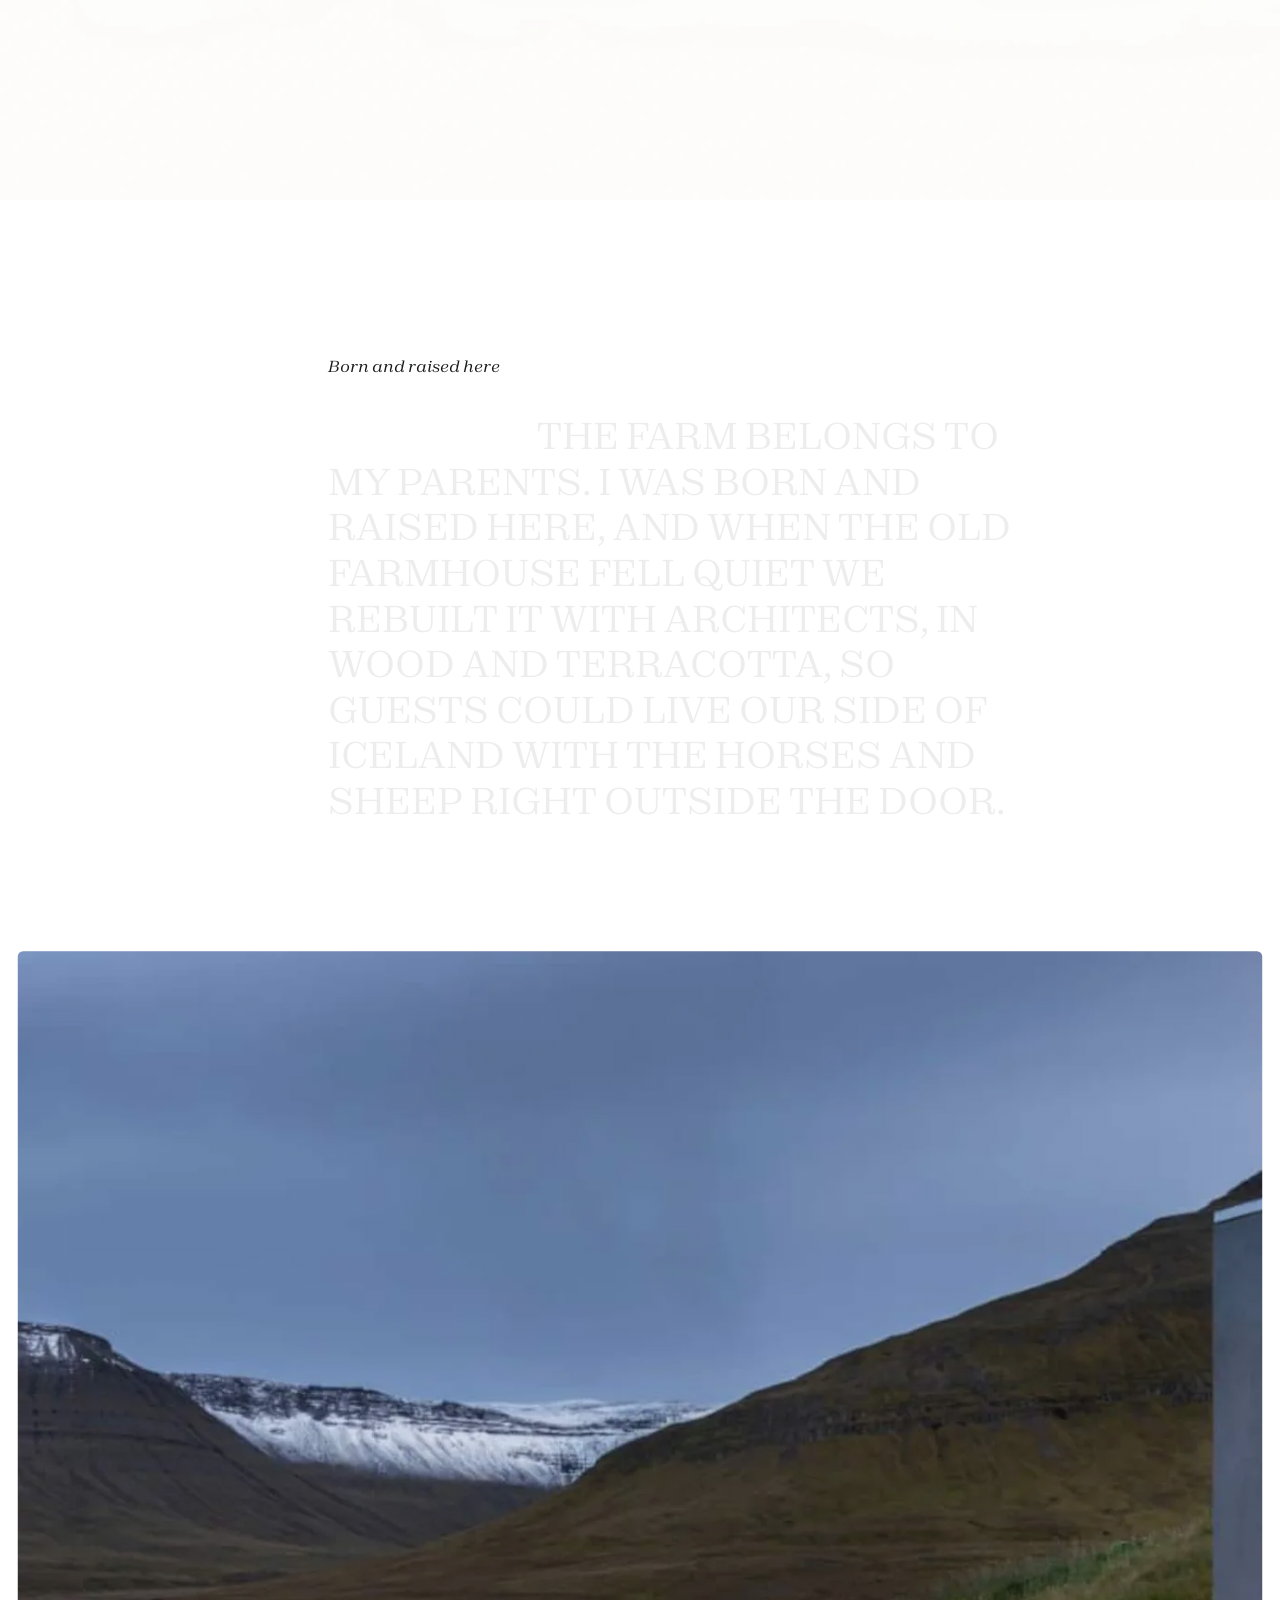
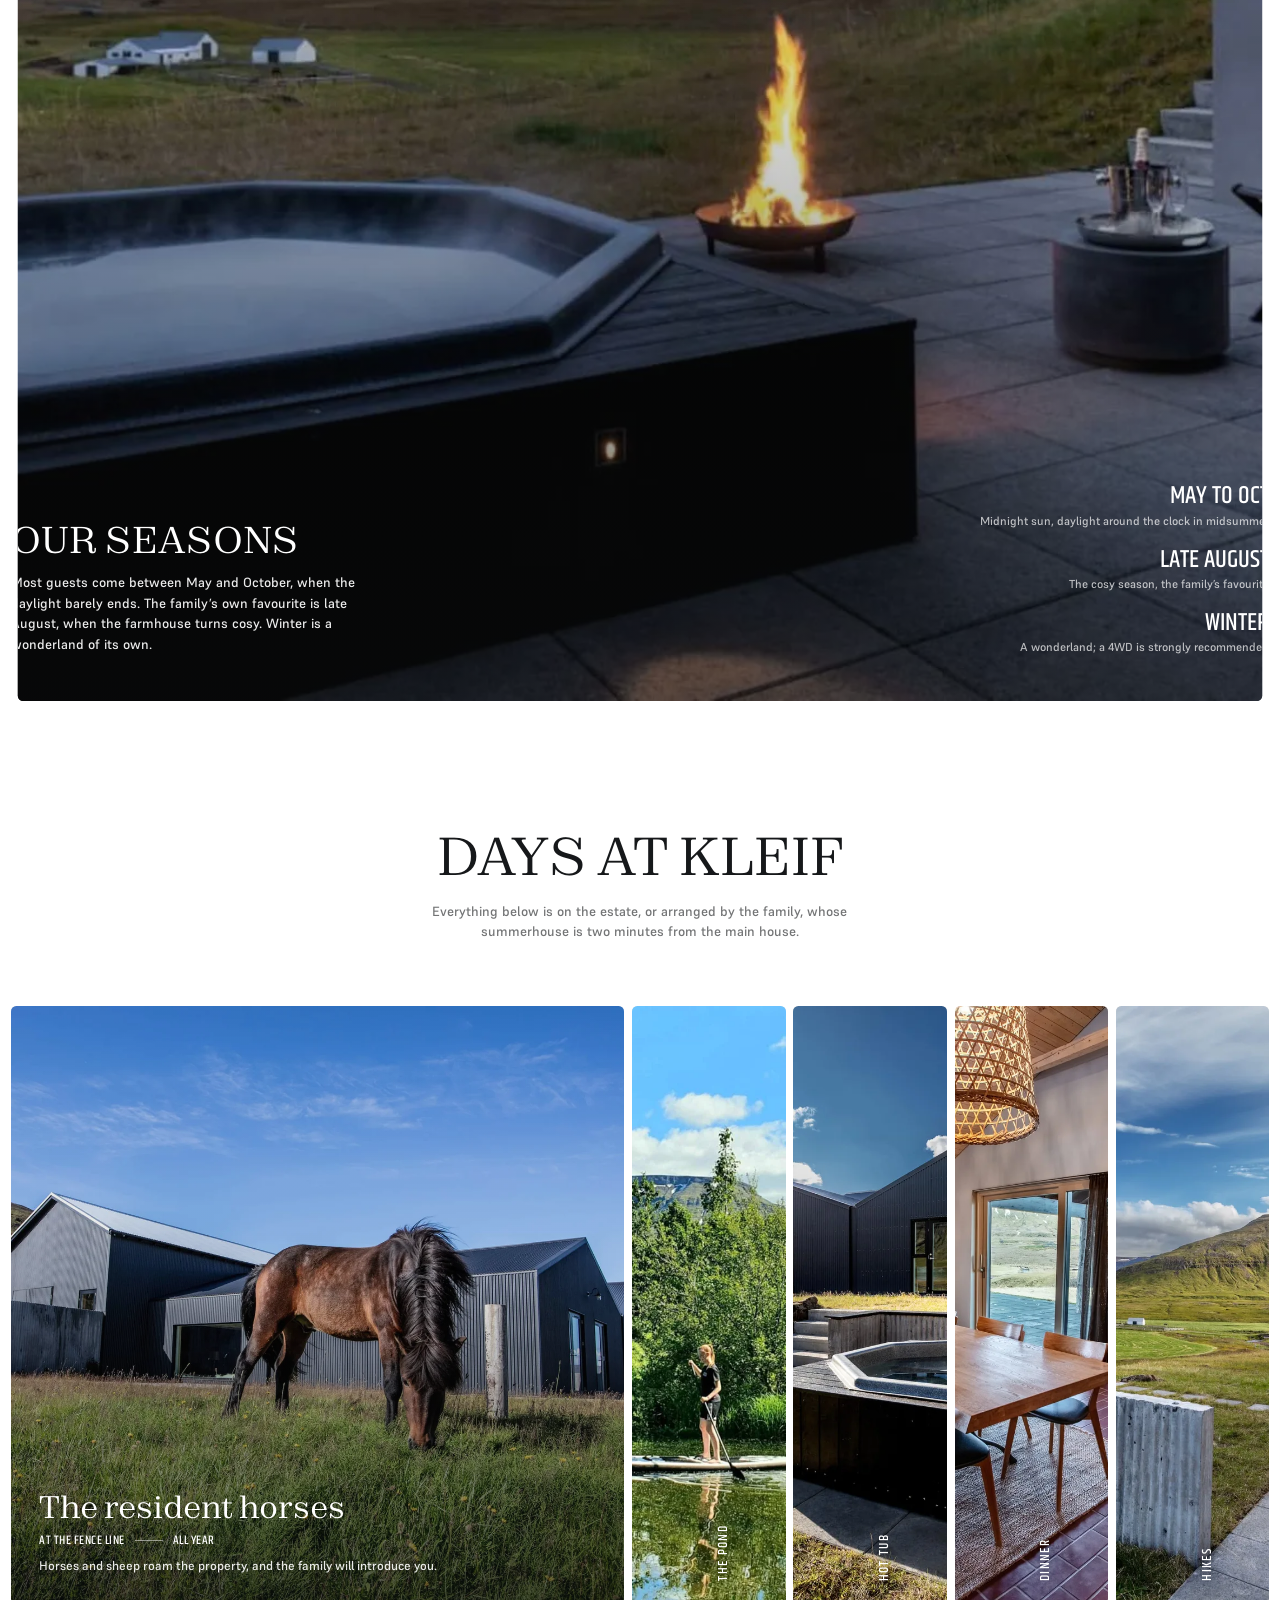
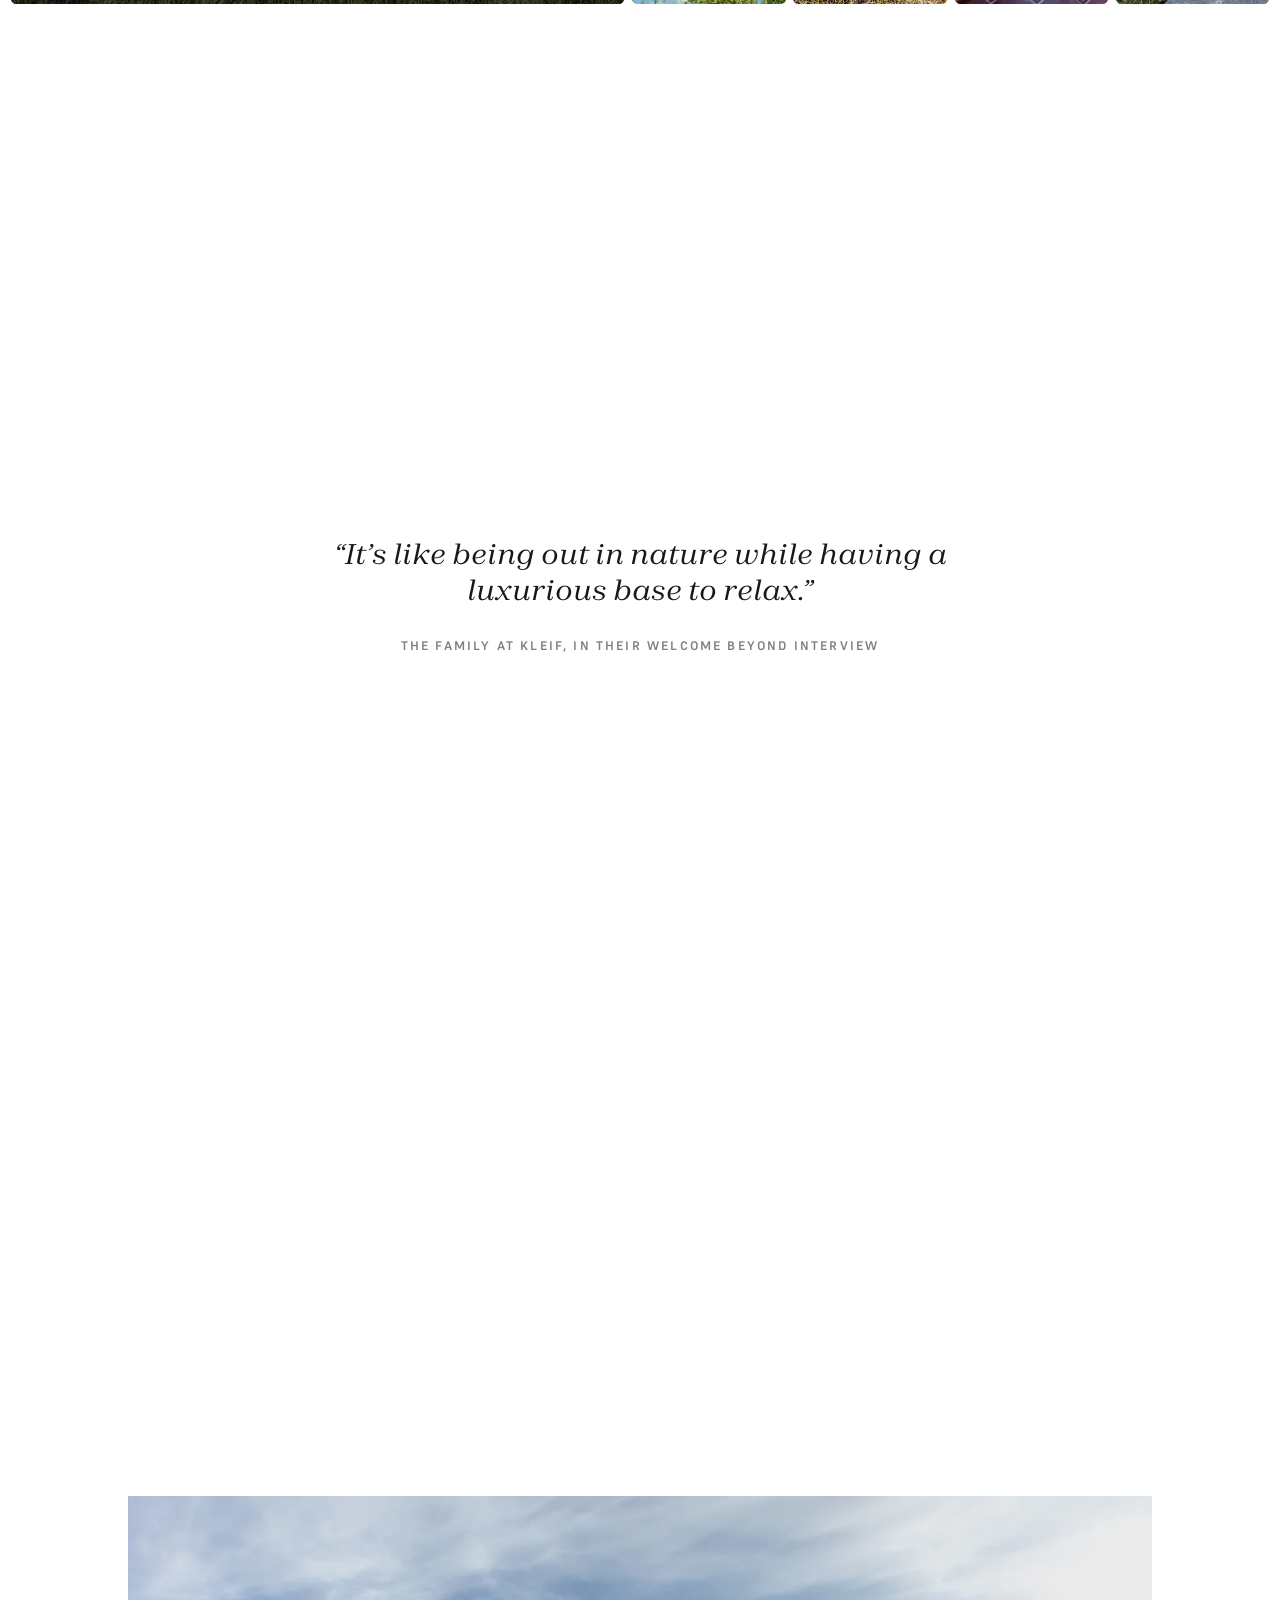
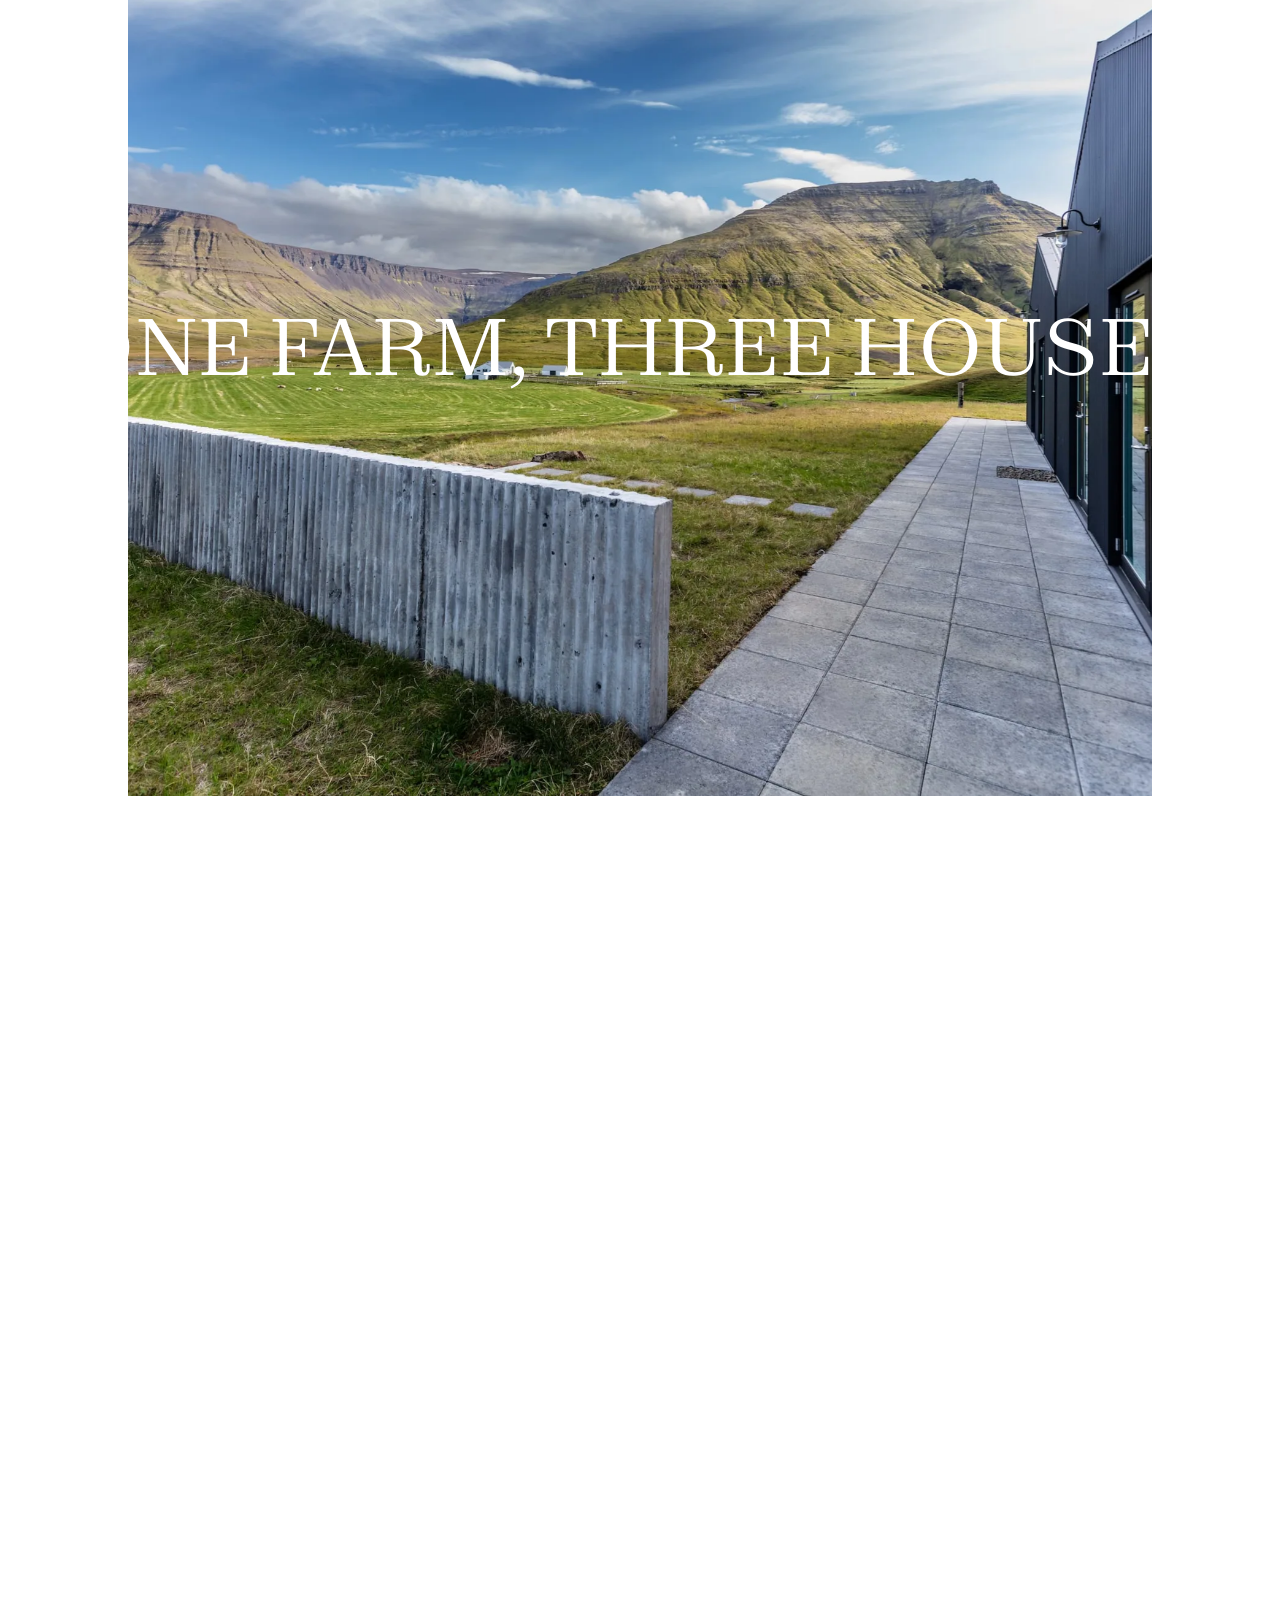
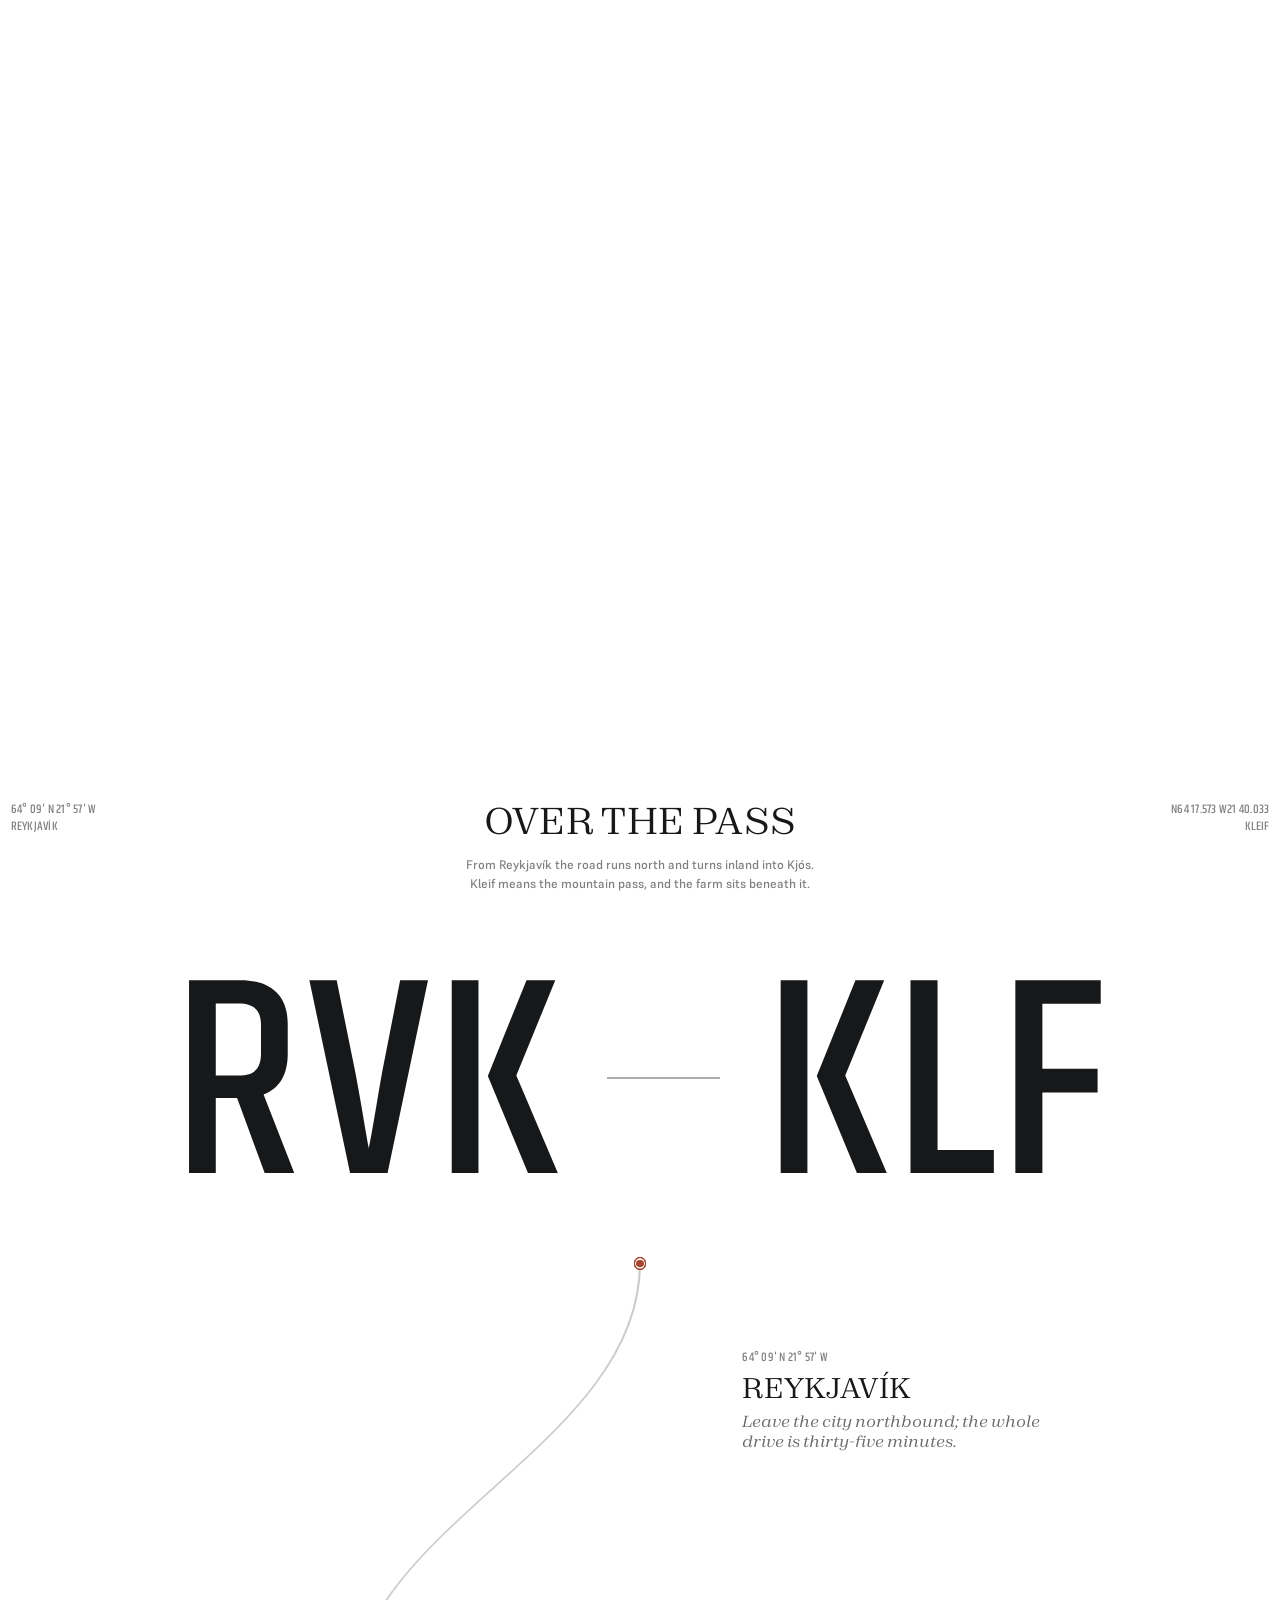
==== commit 5a6d7b00: "Deploy ecd2fcb (noindex preview)" ====
--- a/index.html
+++ b/index.html
@@ -18,7 +18,7 @@
 <link rel="preload" href="assets/fonts/Supreme-Regular.woff2" as="font" type="font/woff2" crossorigin>
 <link rel="preload" as="image" href="assets/img/plate-hero.webp" fetchpriority="high"
   imagesrcset="assets/img/plate-hero-sm.webp 1100w, assets/img/plate-hero.webp 2200w" imagesizes="100vw">
-<link rel="stylesheet" href="styles.css">
+<link rel="stylesheet" href="styles.css?v=bfce9205">
 
 <!-- Every fact below is taken from the business's own published pages: the
      Welcome Beyond property page (kleif-farm) and their three Airbnb listings.
@@ -620,6 +620,6 @@
 <script src="assets/vendor/gsap.min.js"></script>
 <script src="assets/vendor/ScrollTrigger.min.js"></script>
 <script src="assets/vendor/lenis.min.js"></script>
-<script src="app.js"></script>
+<script src="app.js?v=9f9a892e"></script>
 </body>
 </html>
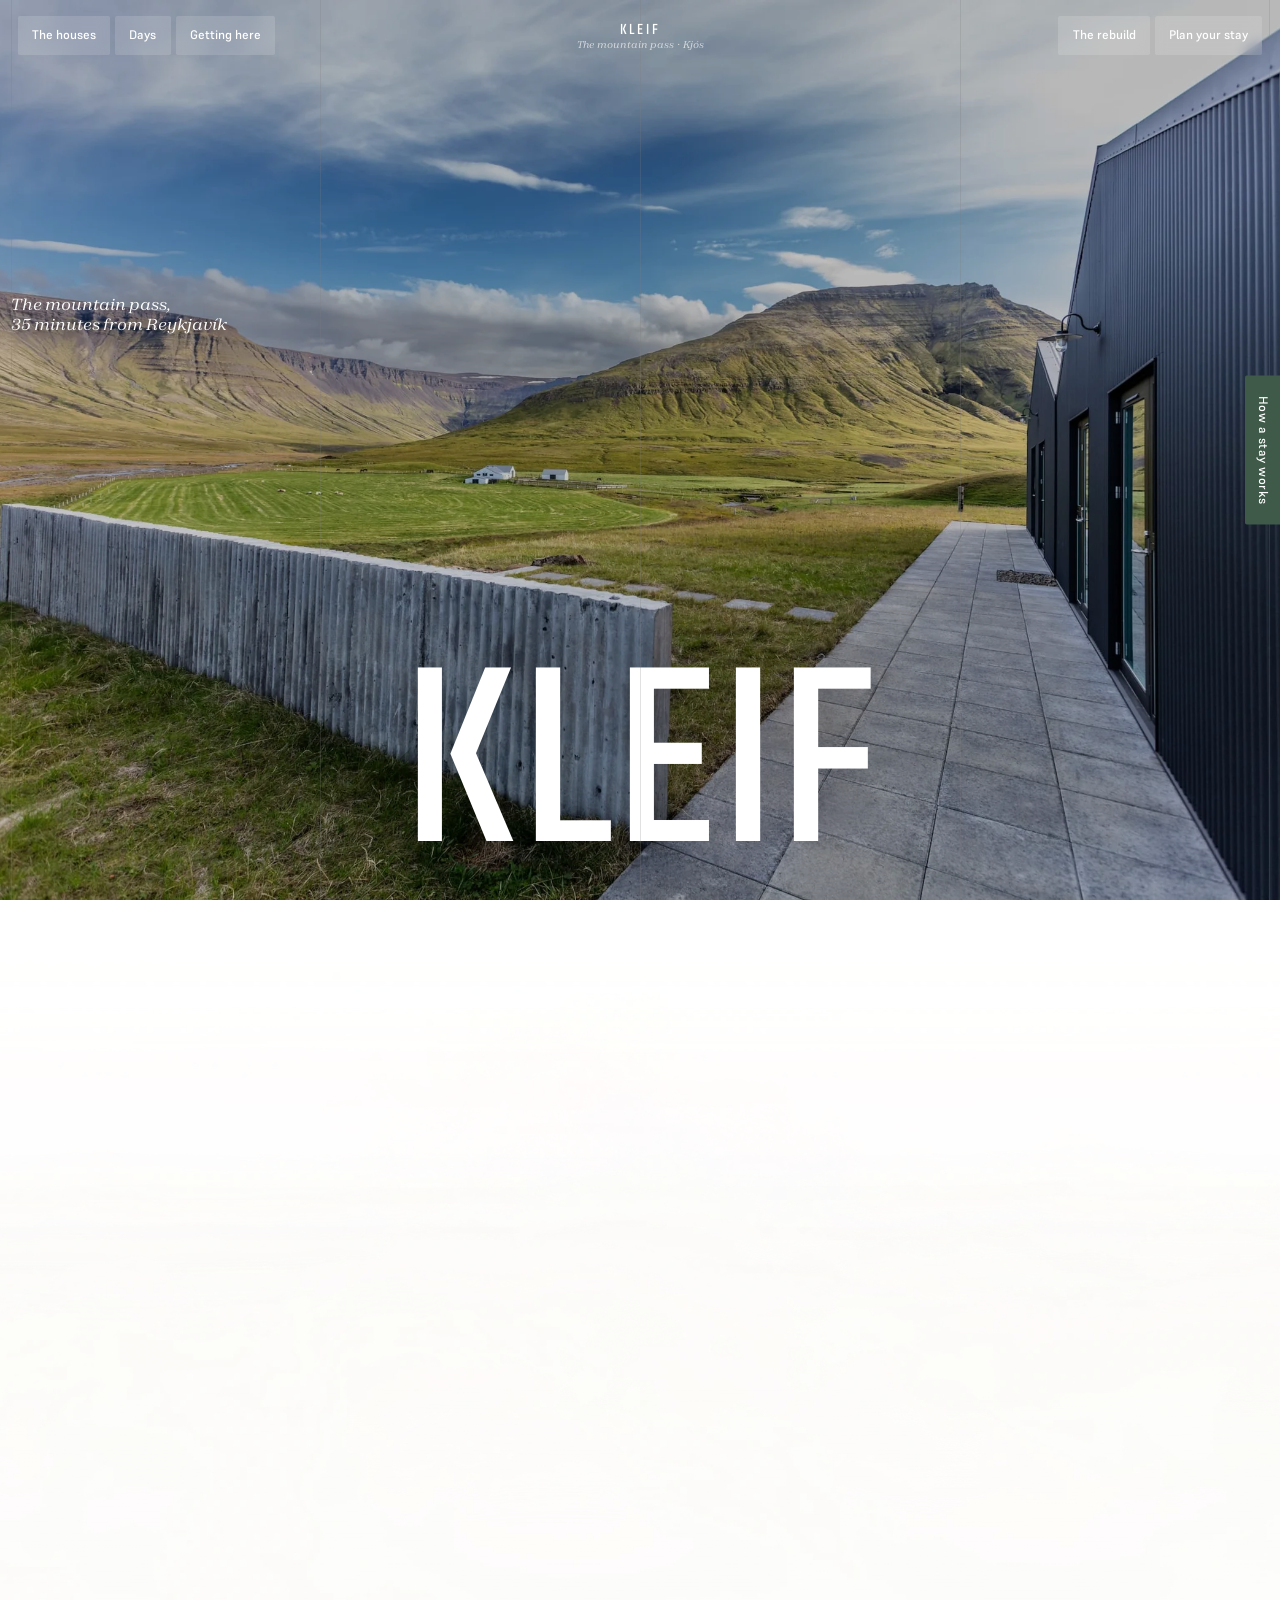
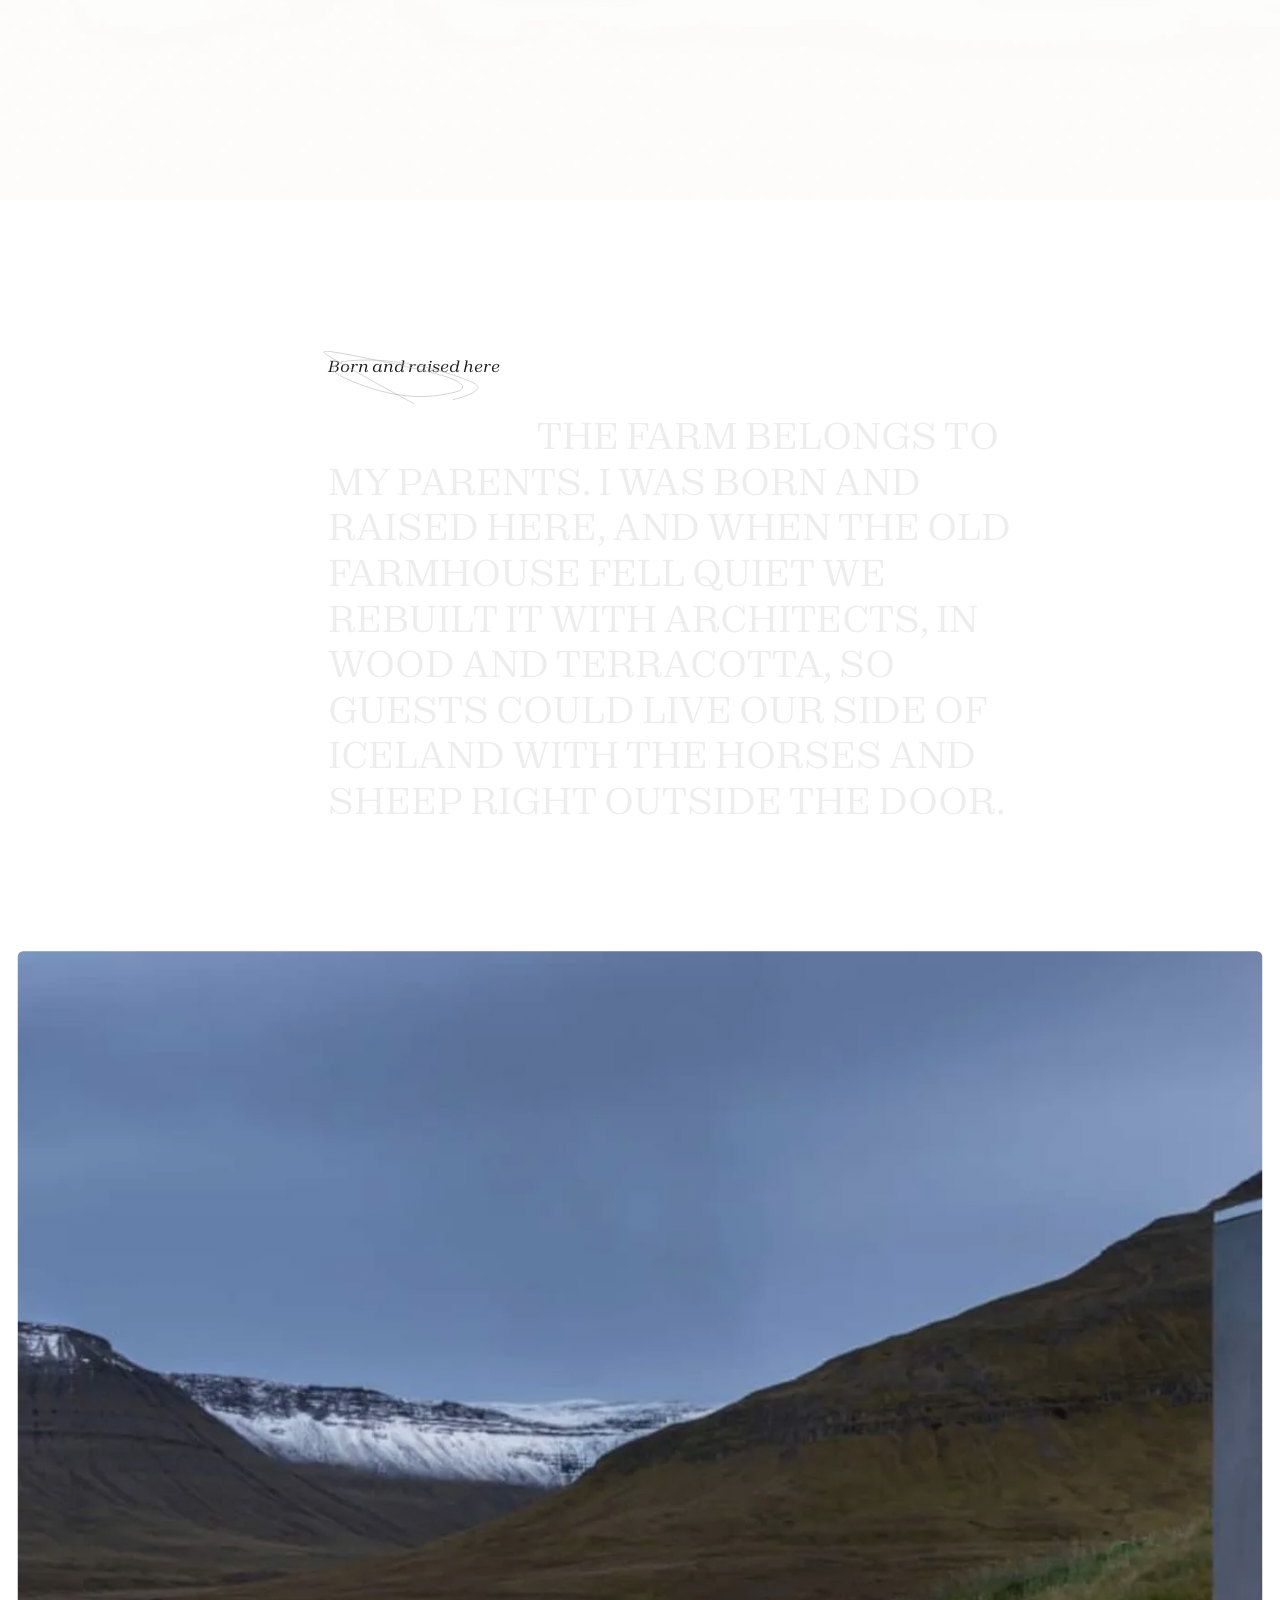
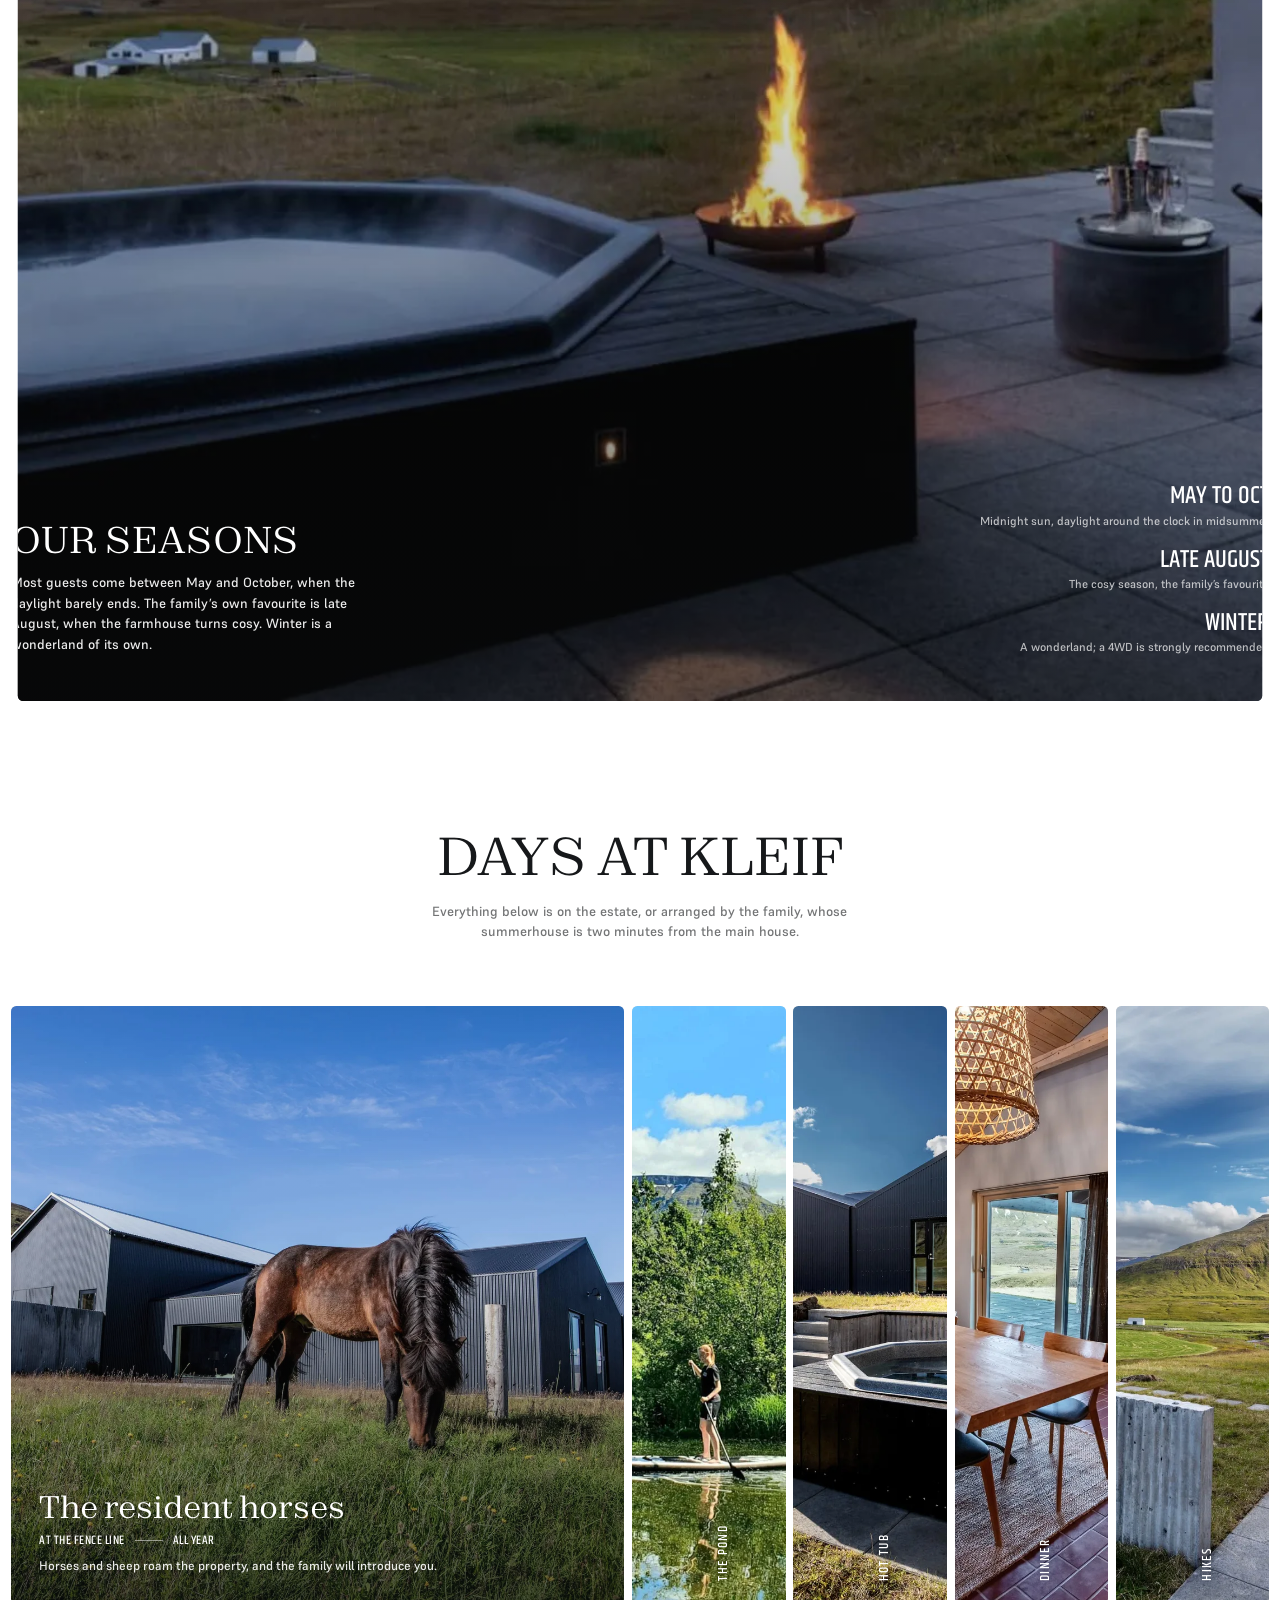
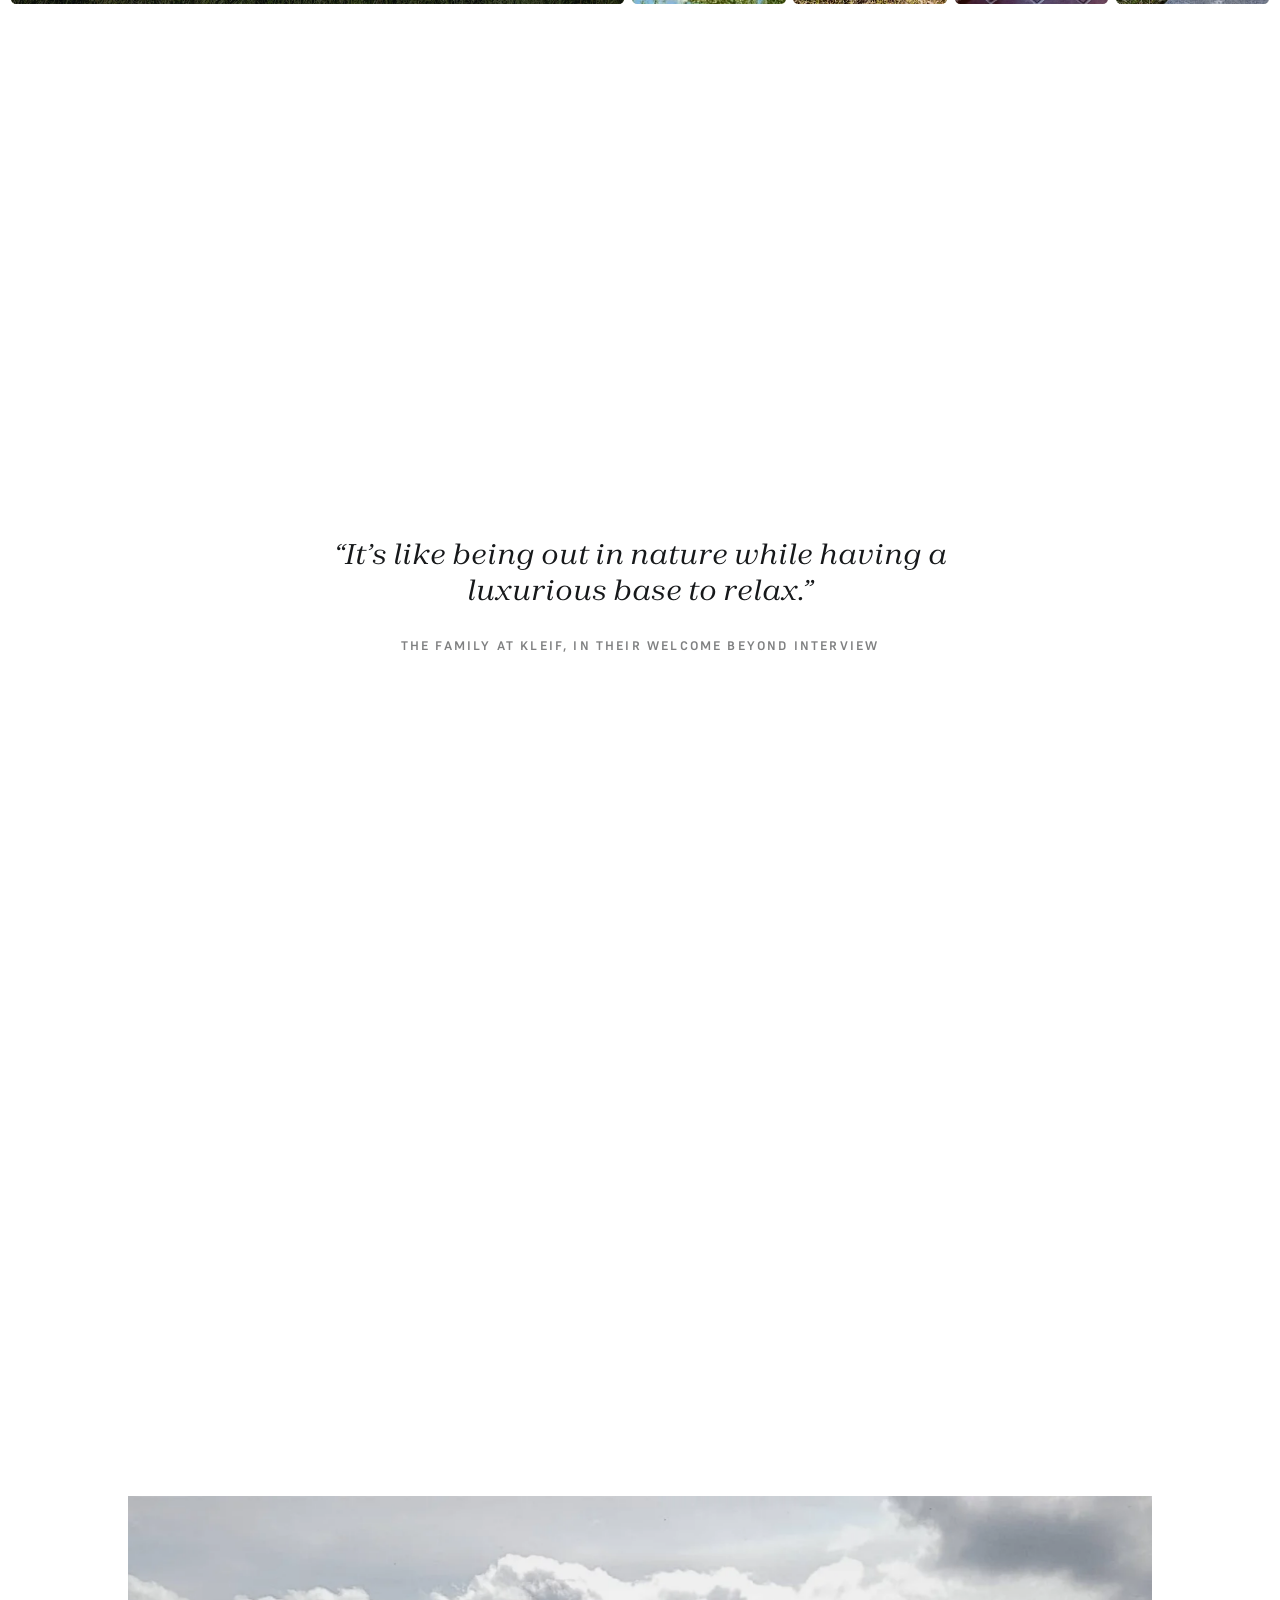
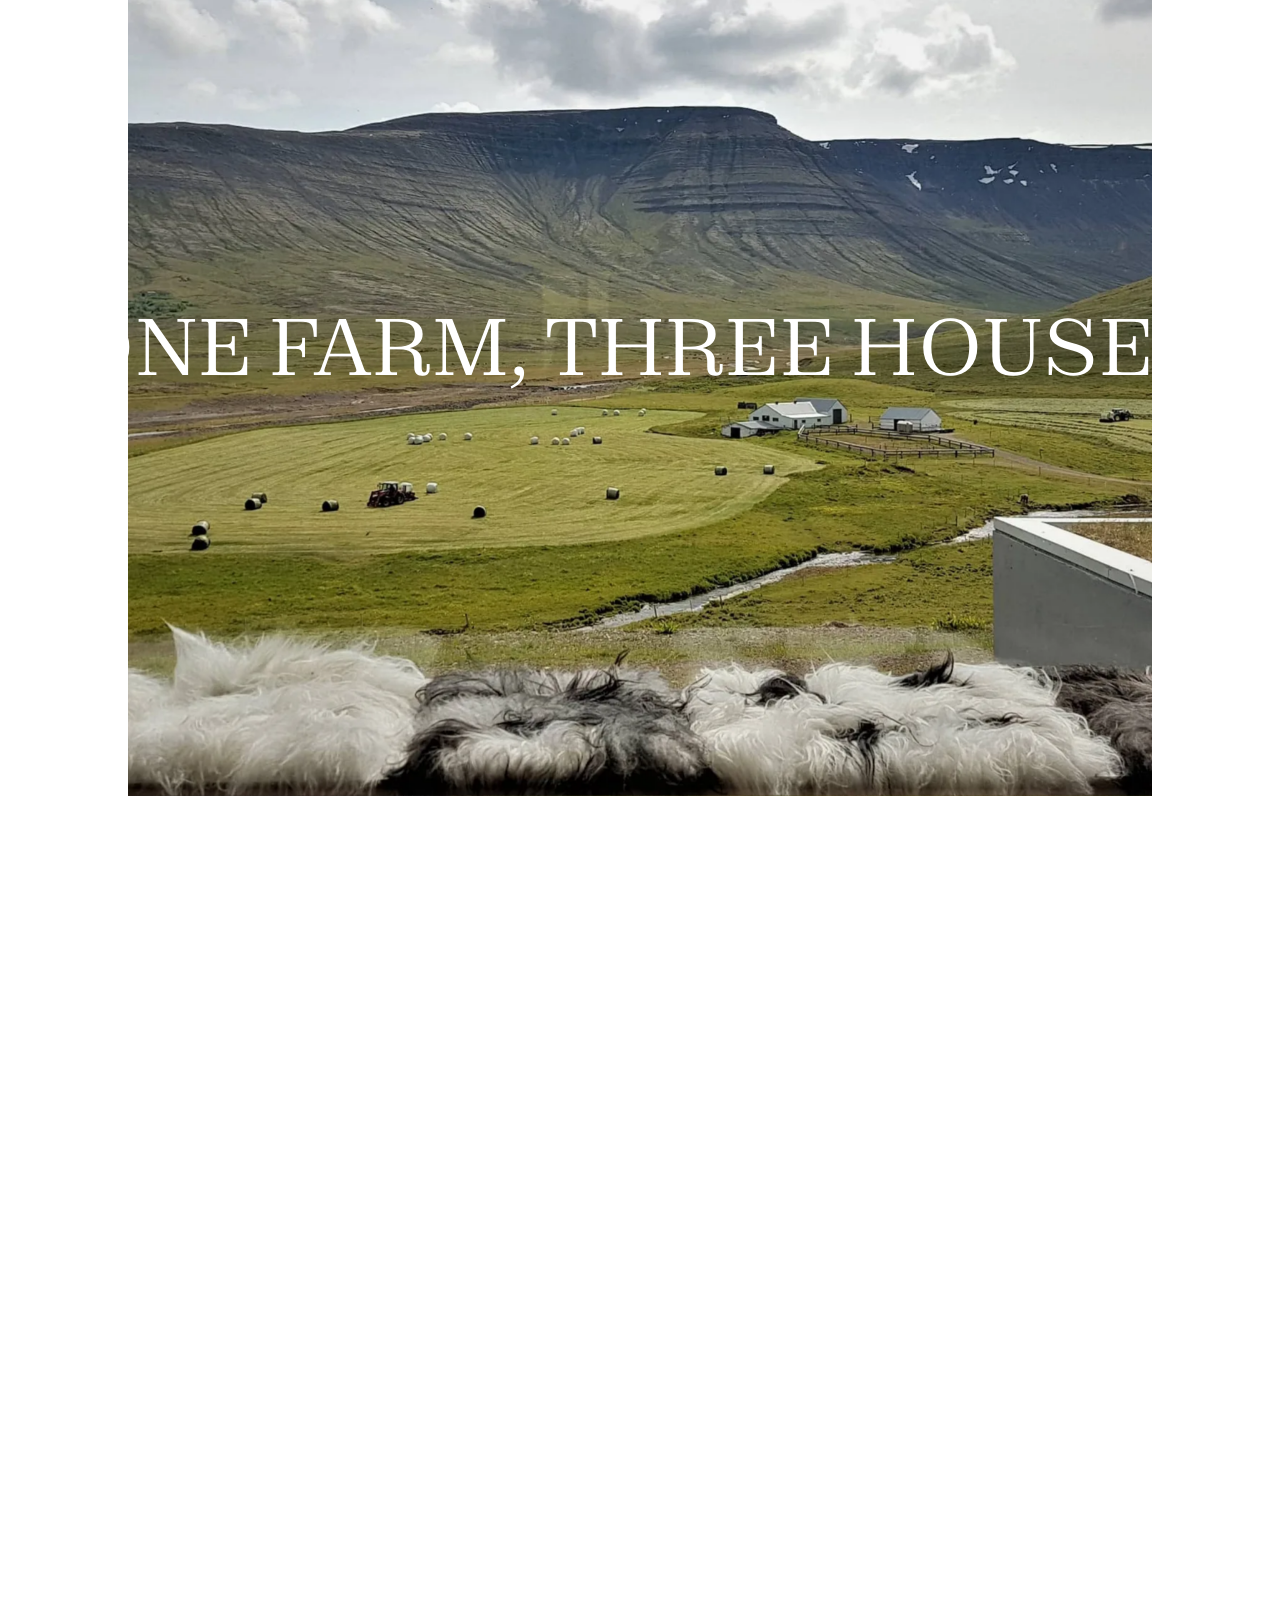
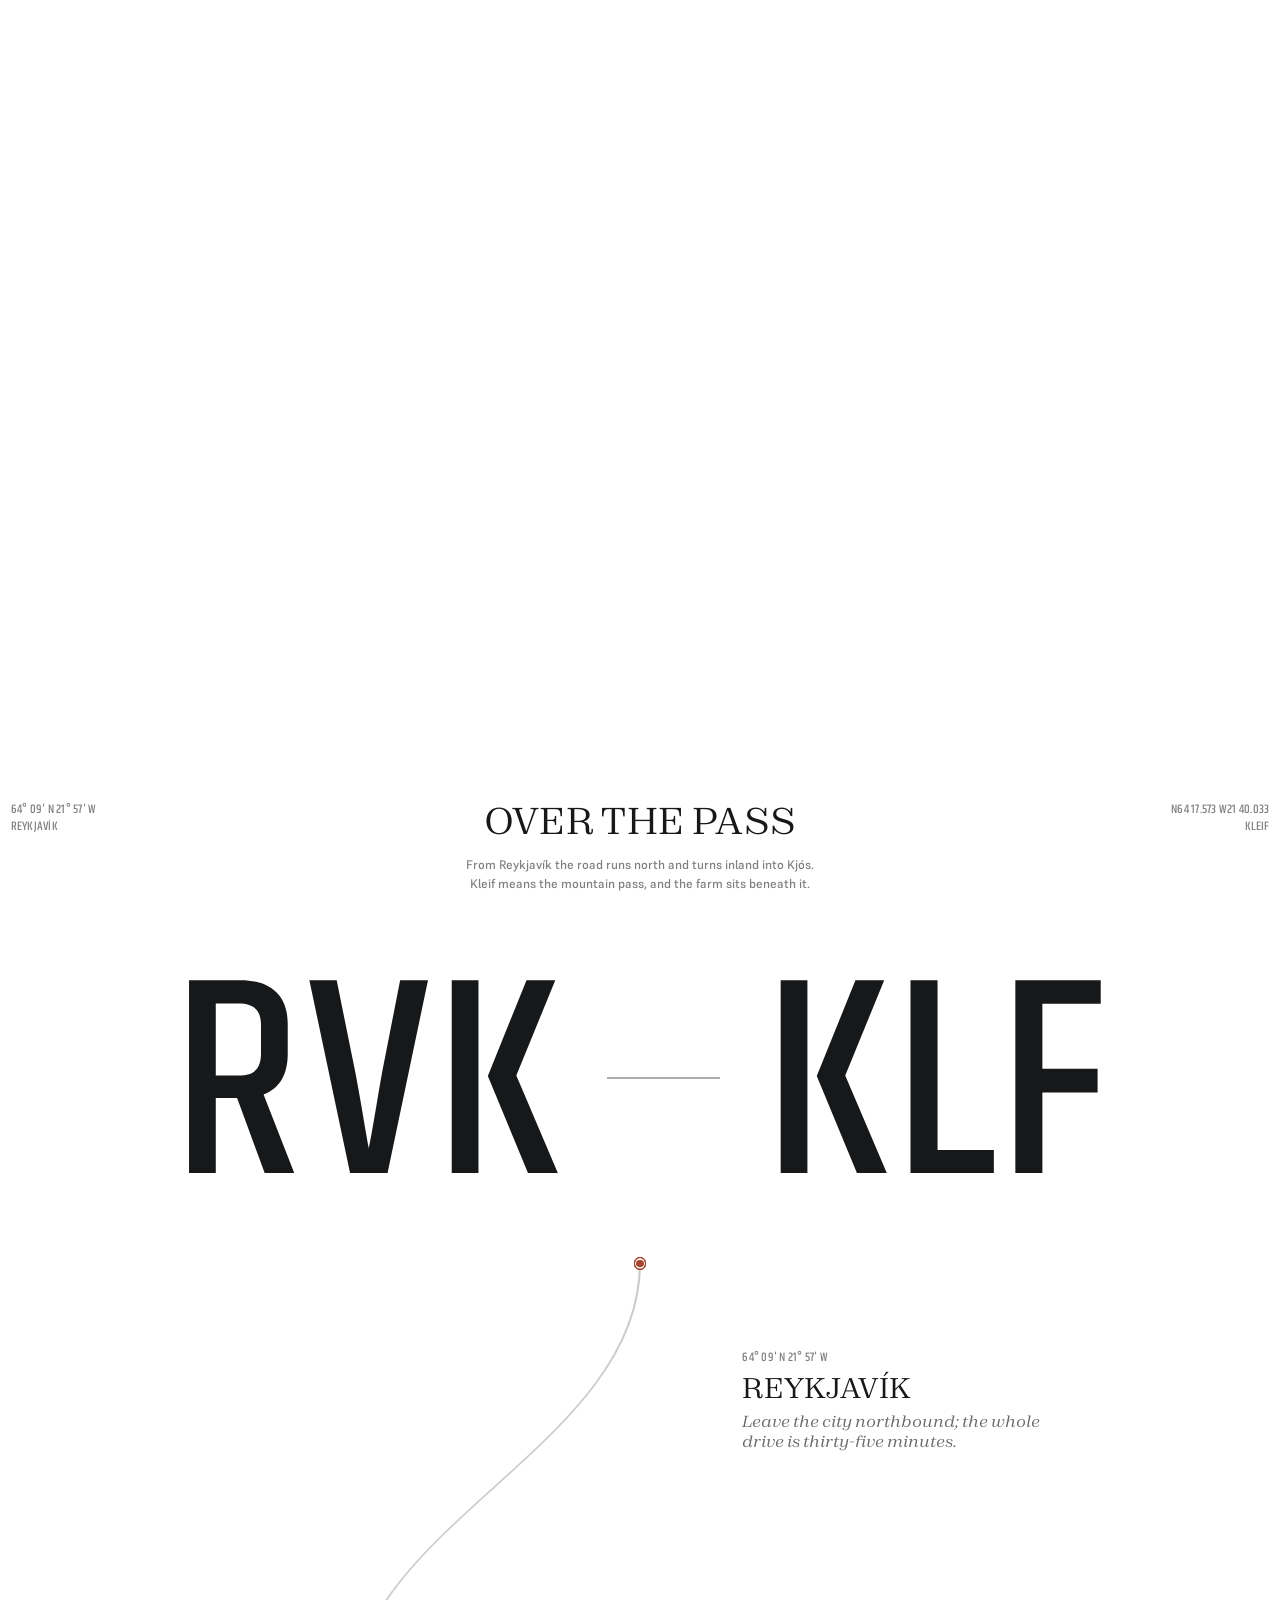
==== commit 83b7cc87: "Deploy ecd2fcb (noindex preview)" ====
--- a/index.html
+++ b/index.html
@@ -620,6 +620,6 @@
 <script src="assets/vendor/gsap.min.js"></script>
 <script src="assets/vendor/ScrollTrigger.min.js"></script>
 <script src="assets/vendor/lenis.min.js"></script>
-<script src="app.js?v=9f9a892e"></script>
+<script src="app.js?v=a0893153"></script>
 </body>
 </html>
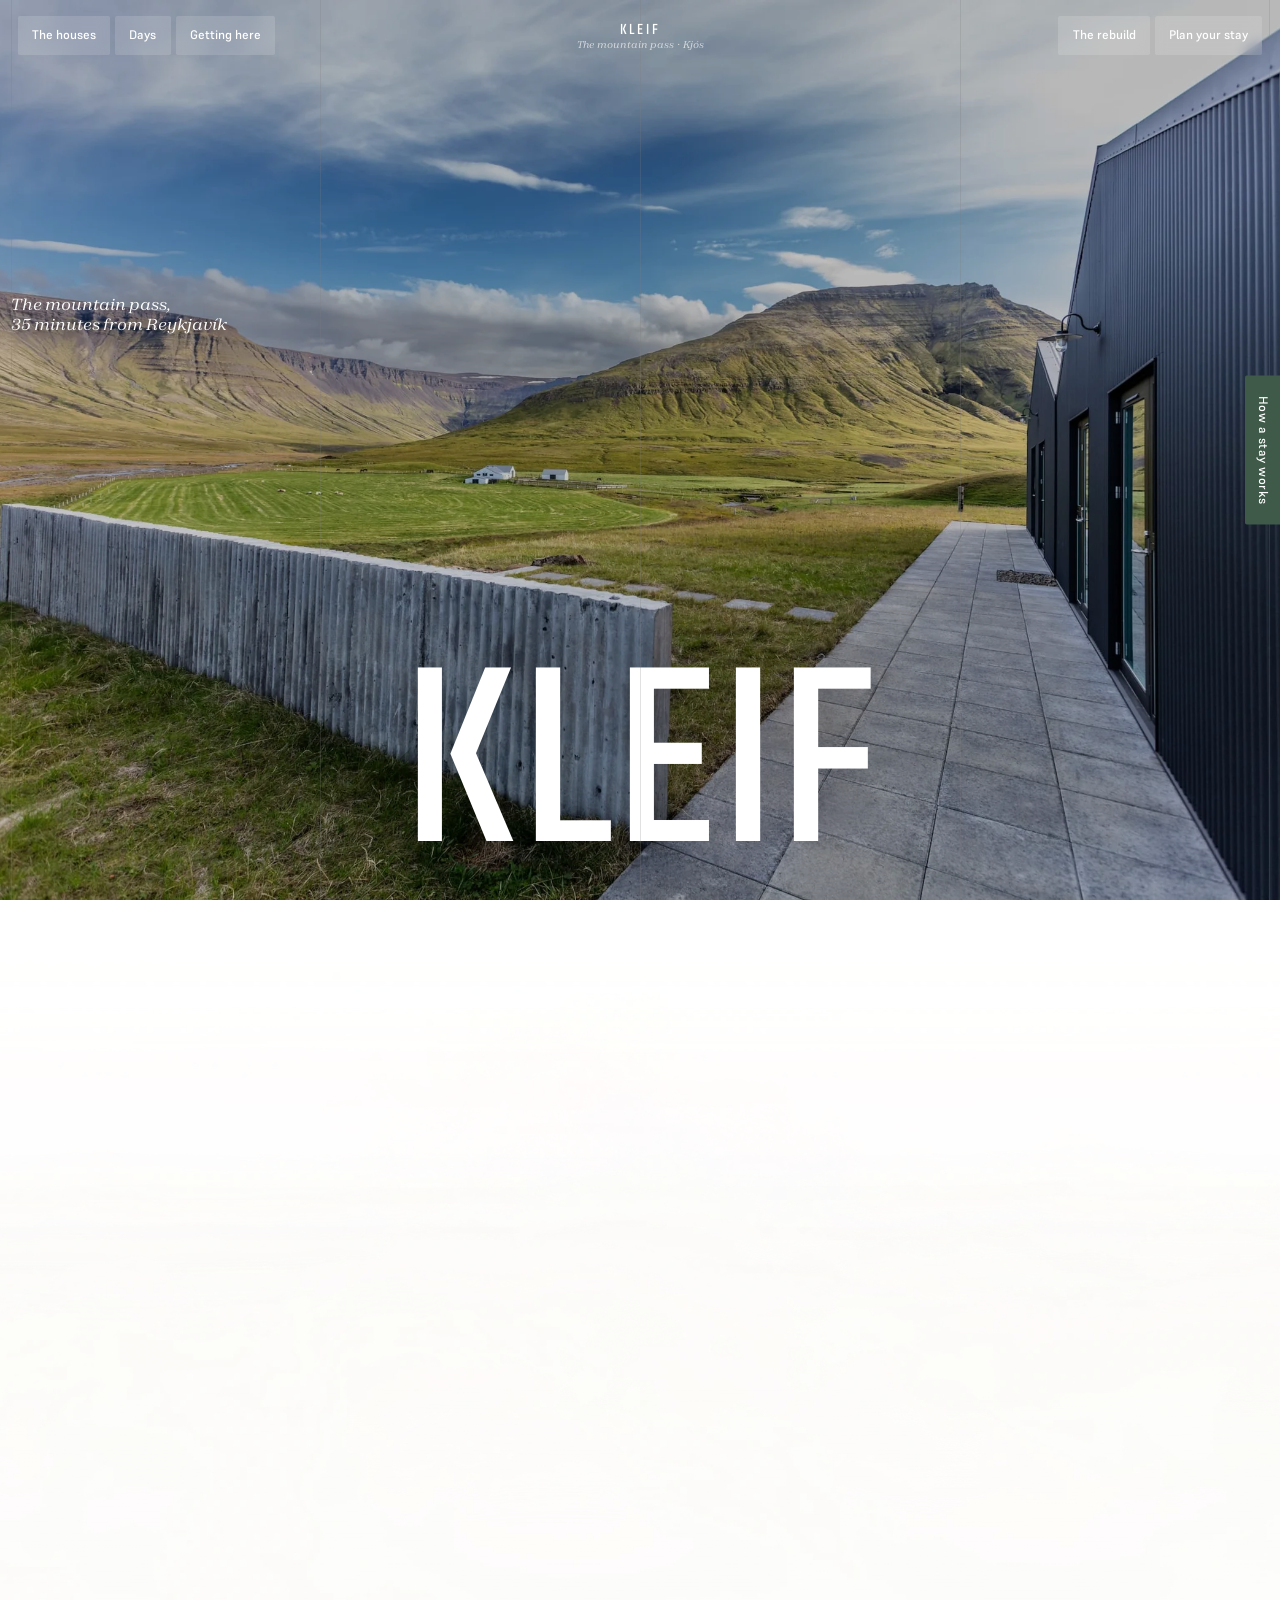
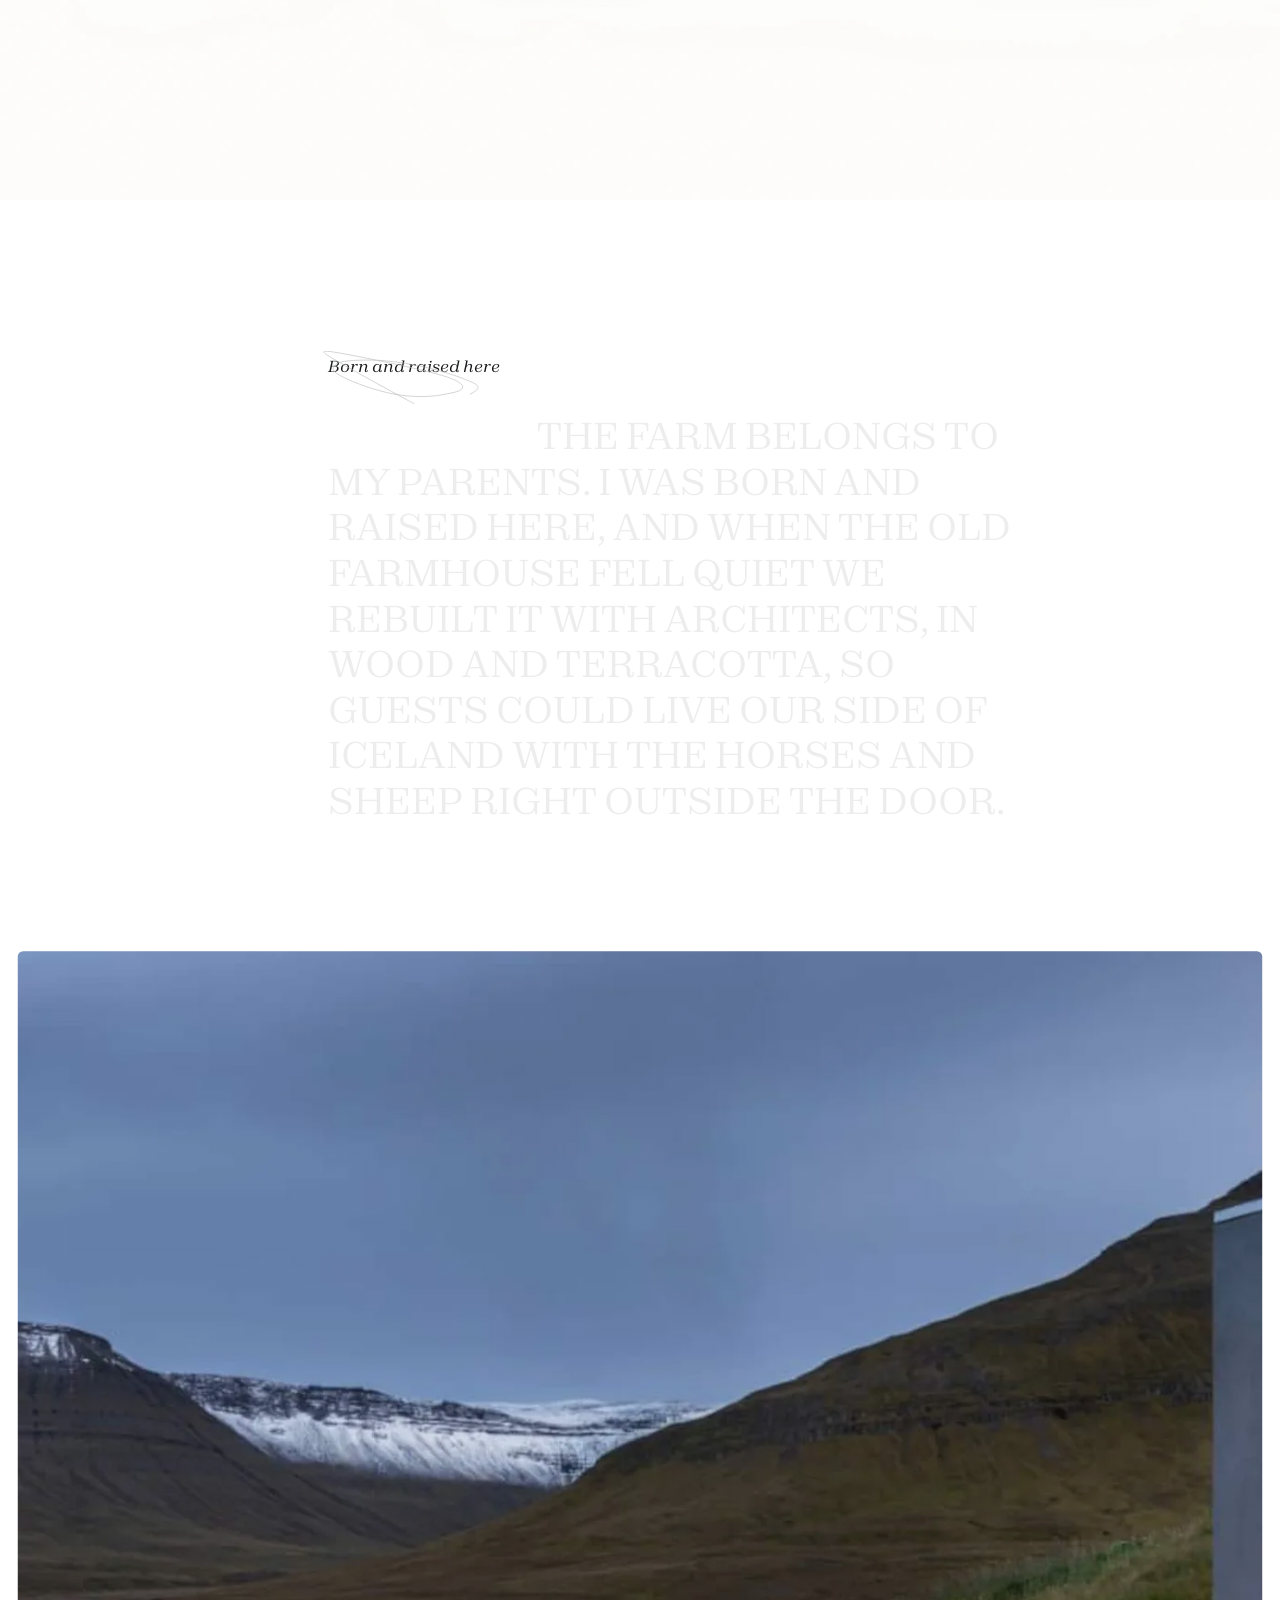
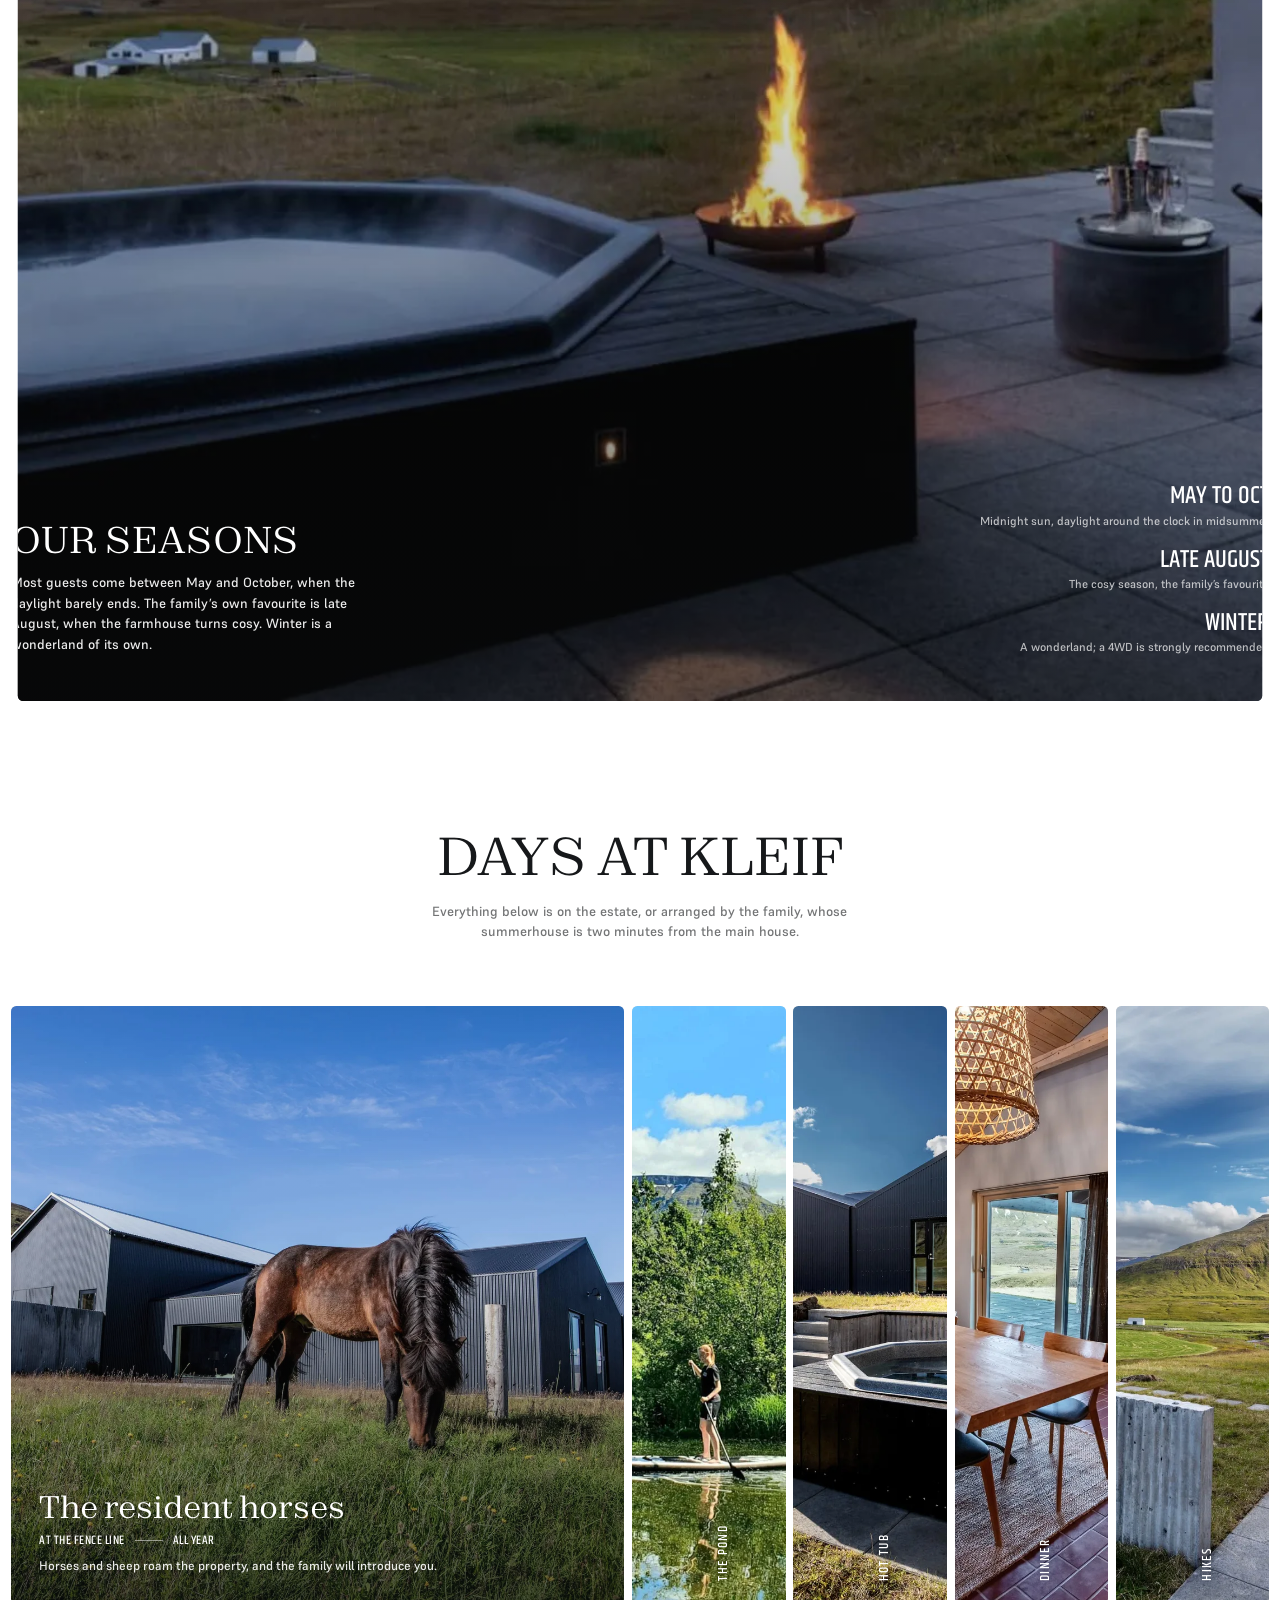
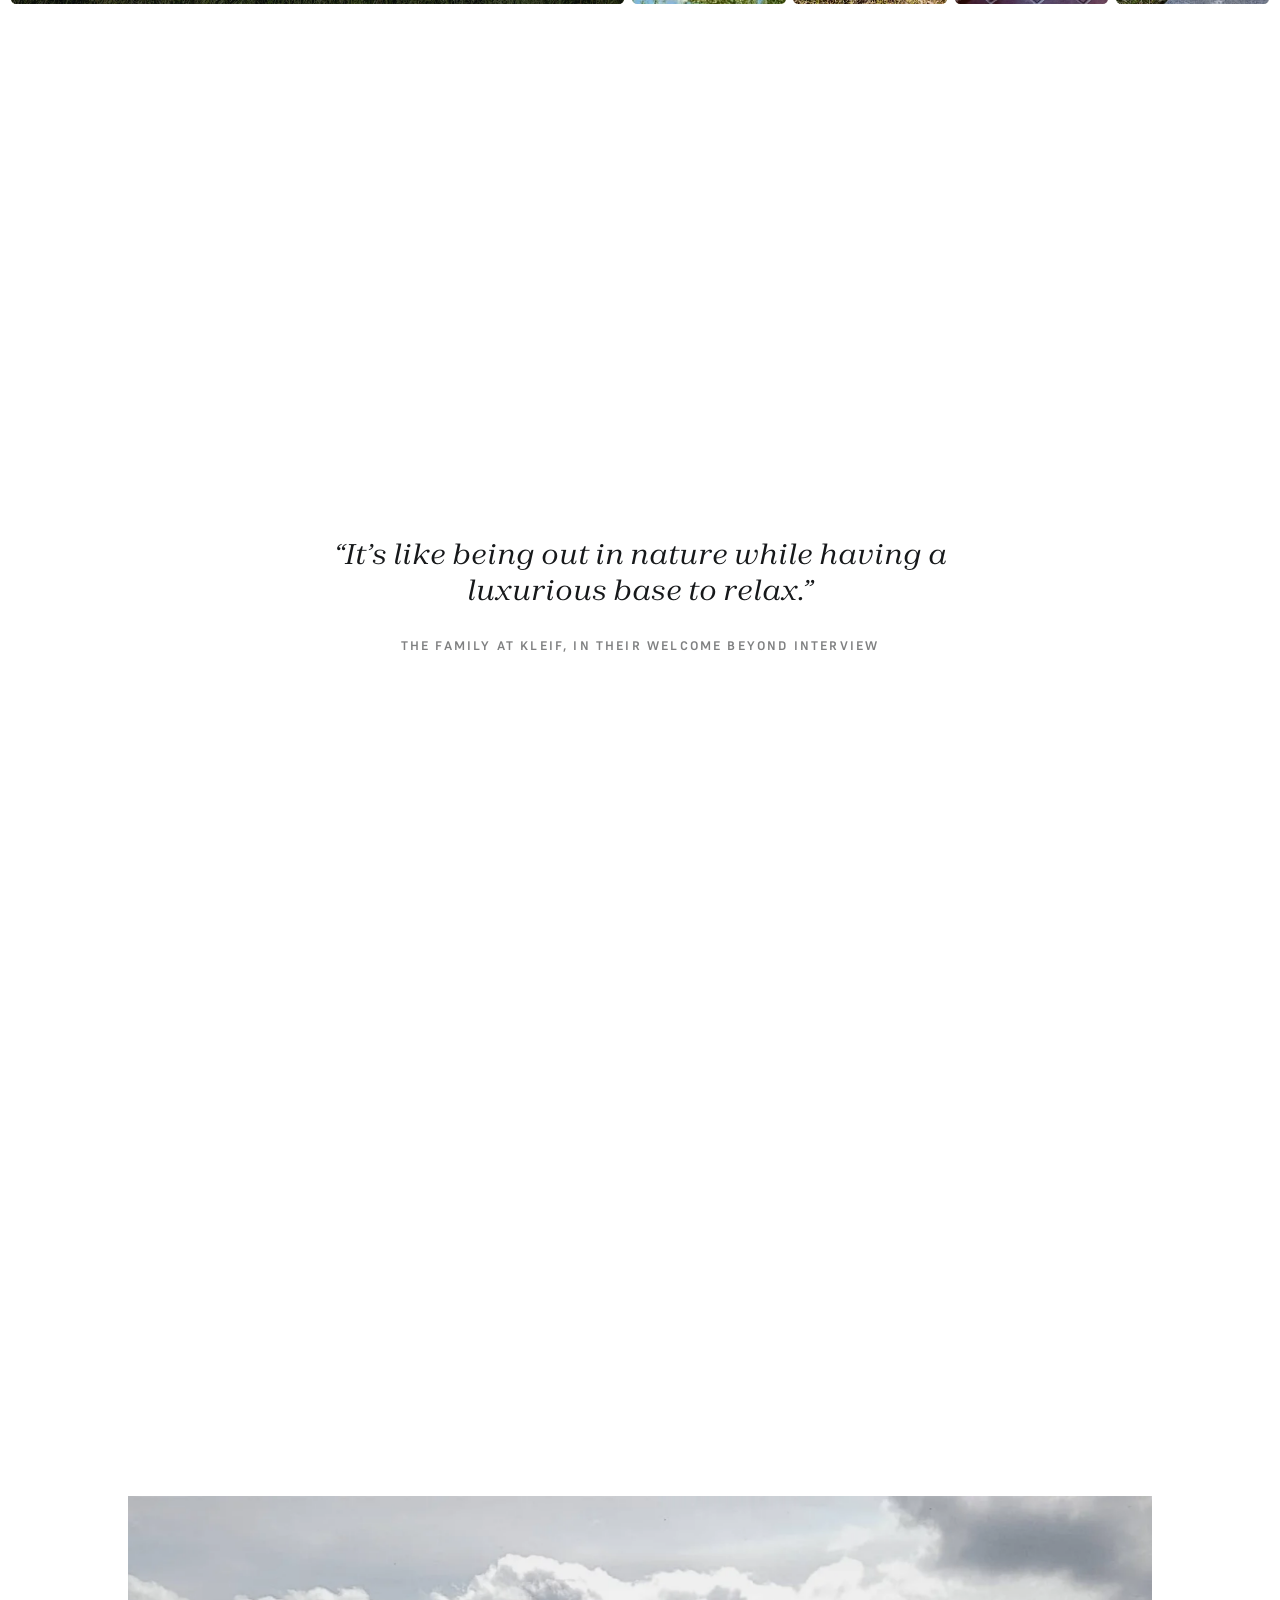
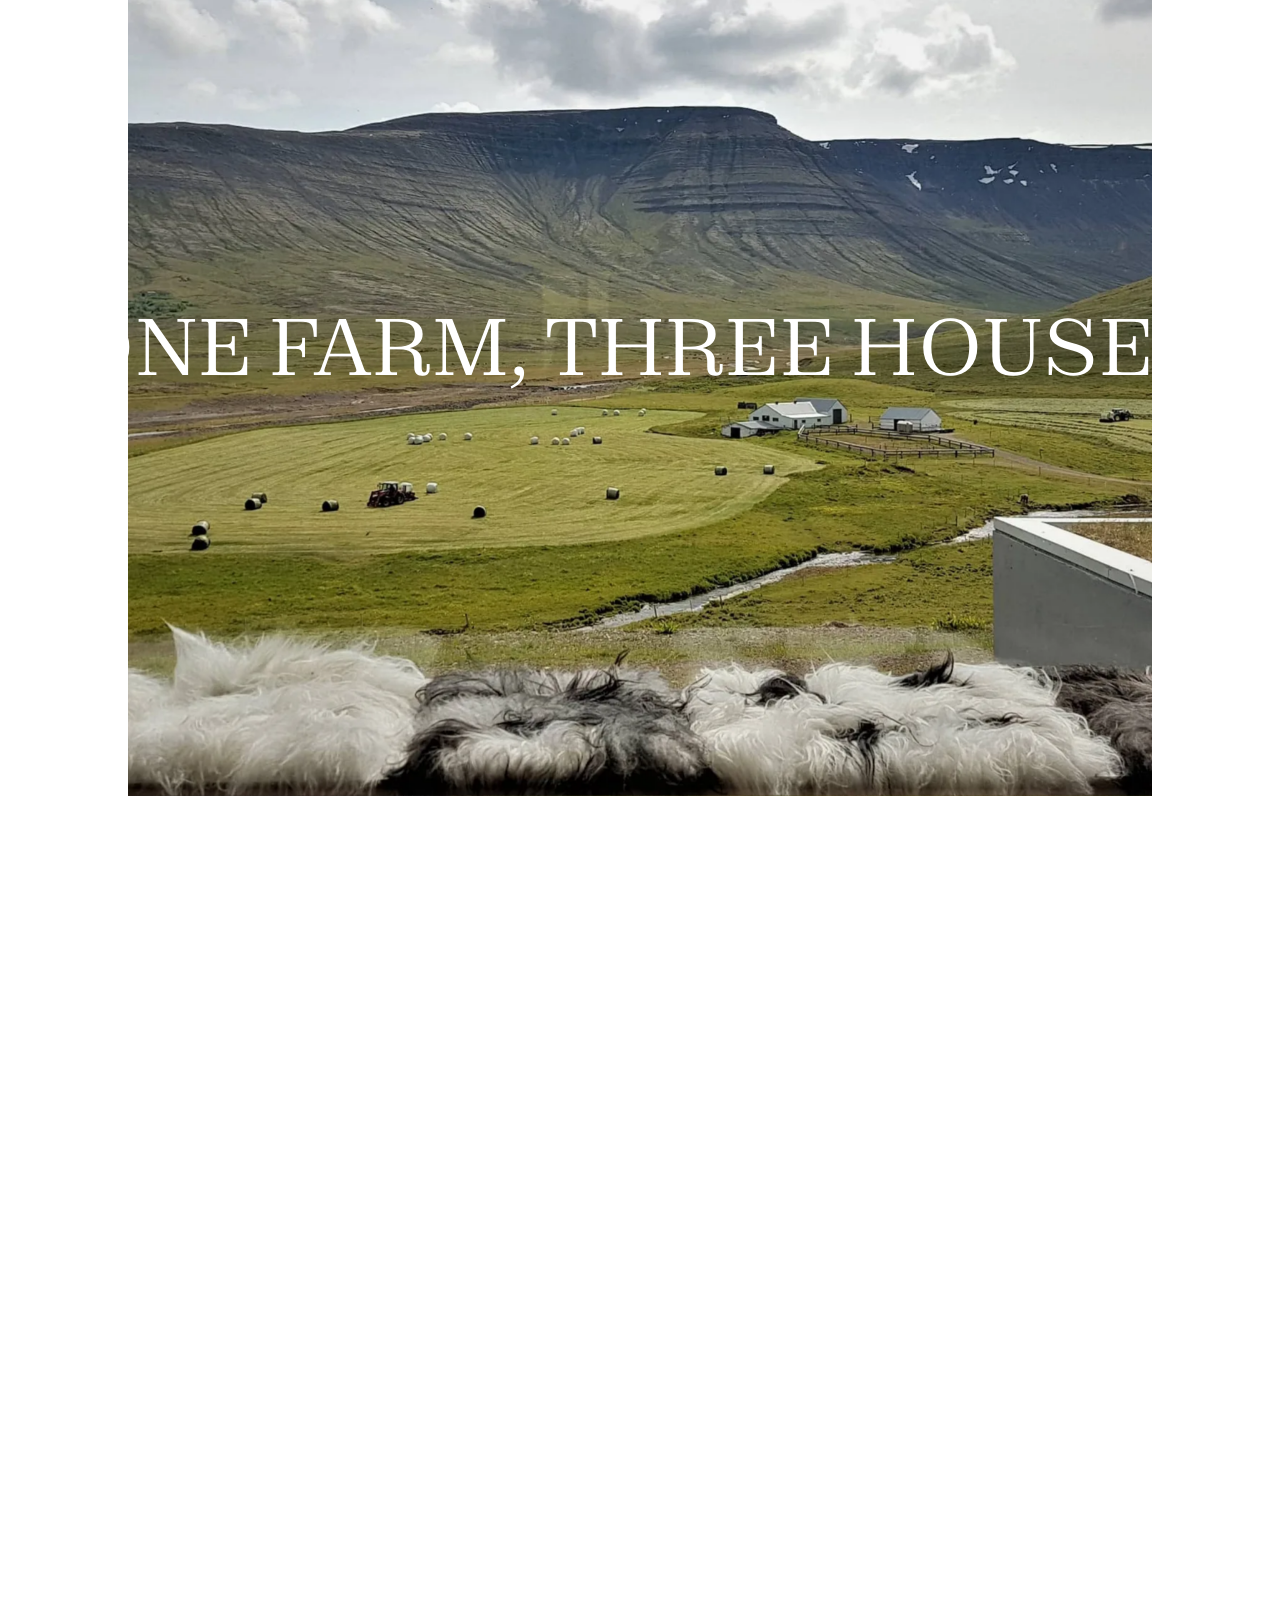
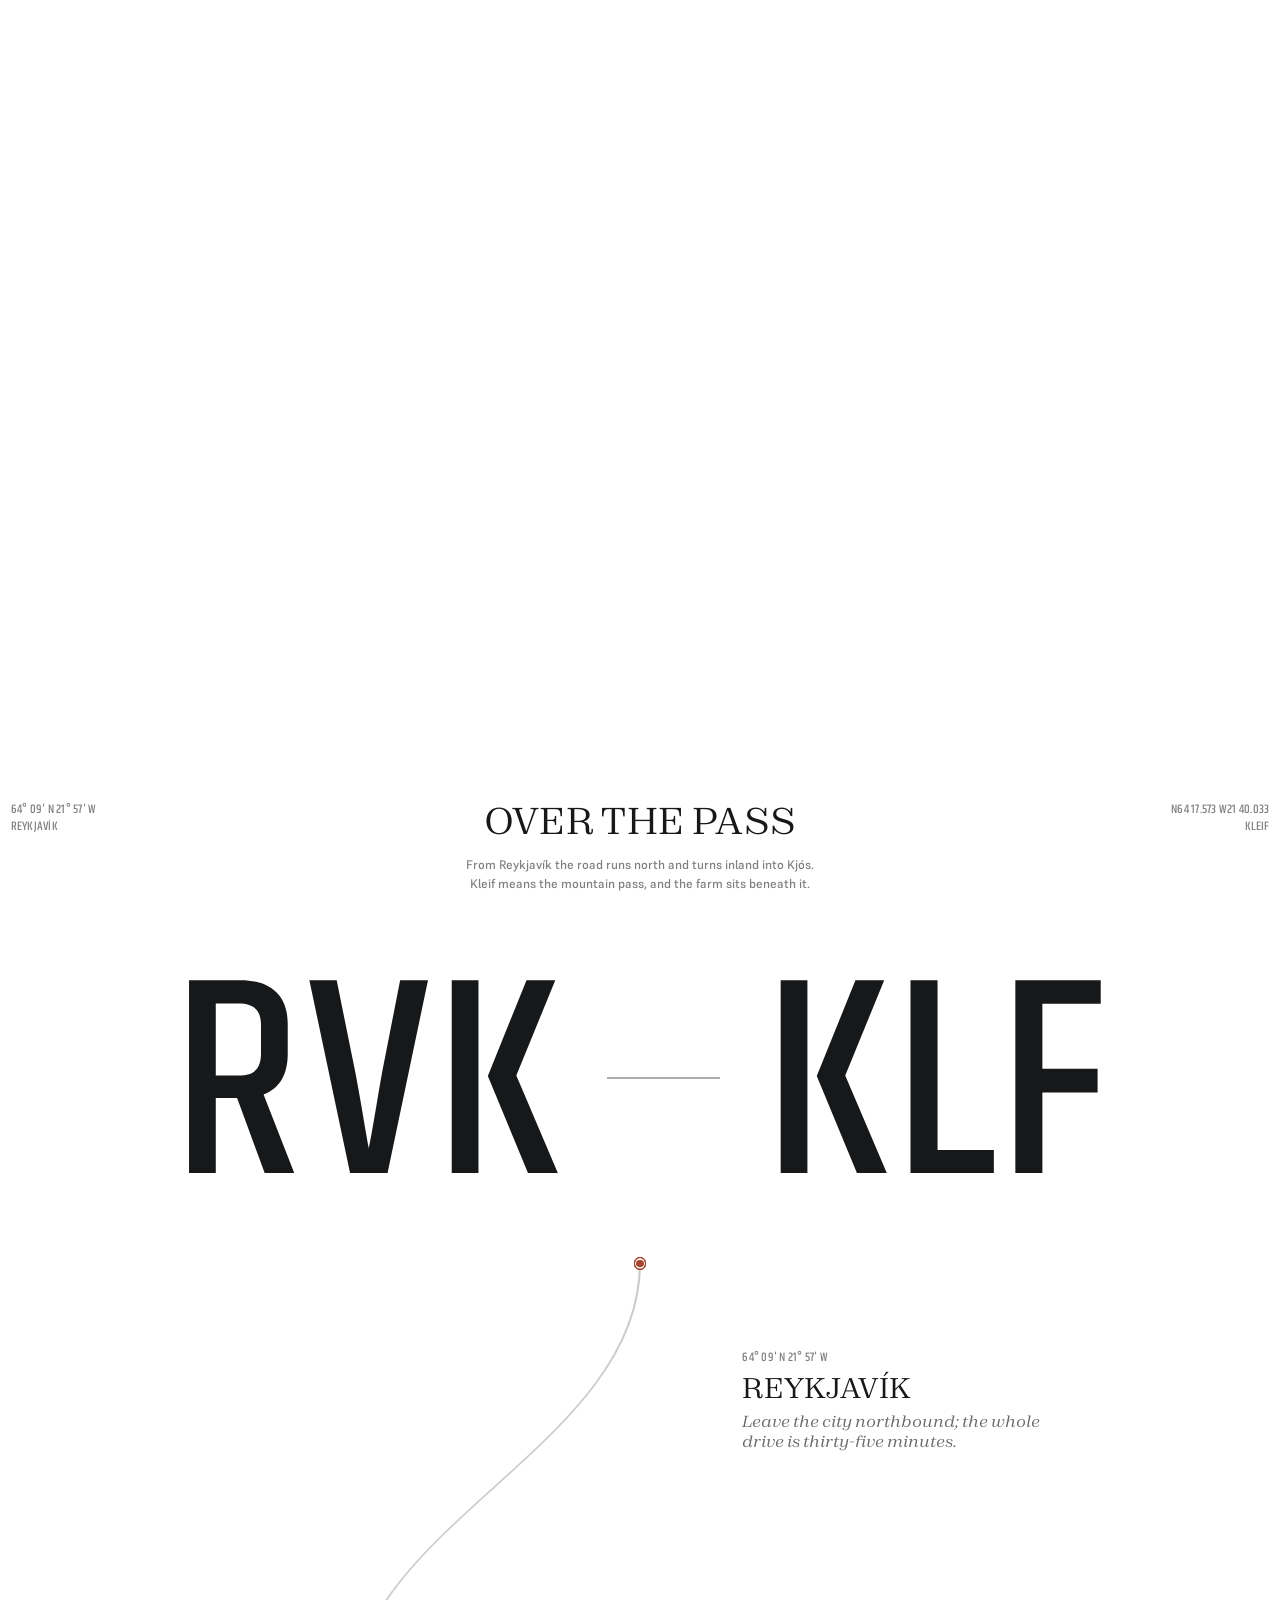
==== commit 5ba90f8c: "Deploy ecd2fcb (noindex preview)" ====
--- a/index.html
+++ b/index.html
@@ -620,6 +620,6 @@
 <script src="assets/vendor/gsap.min.js"></script>
 <script src="assets/vendor/ScrollTrigger.min.js"></script>
 <script src="assets/vendor/lenis.min.js"></script>
-<script src="app.js?v=a0893153"></script>
+<script src="app.js?v=4e75d873"></script>
 </body>
 </html>
